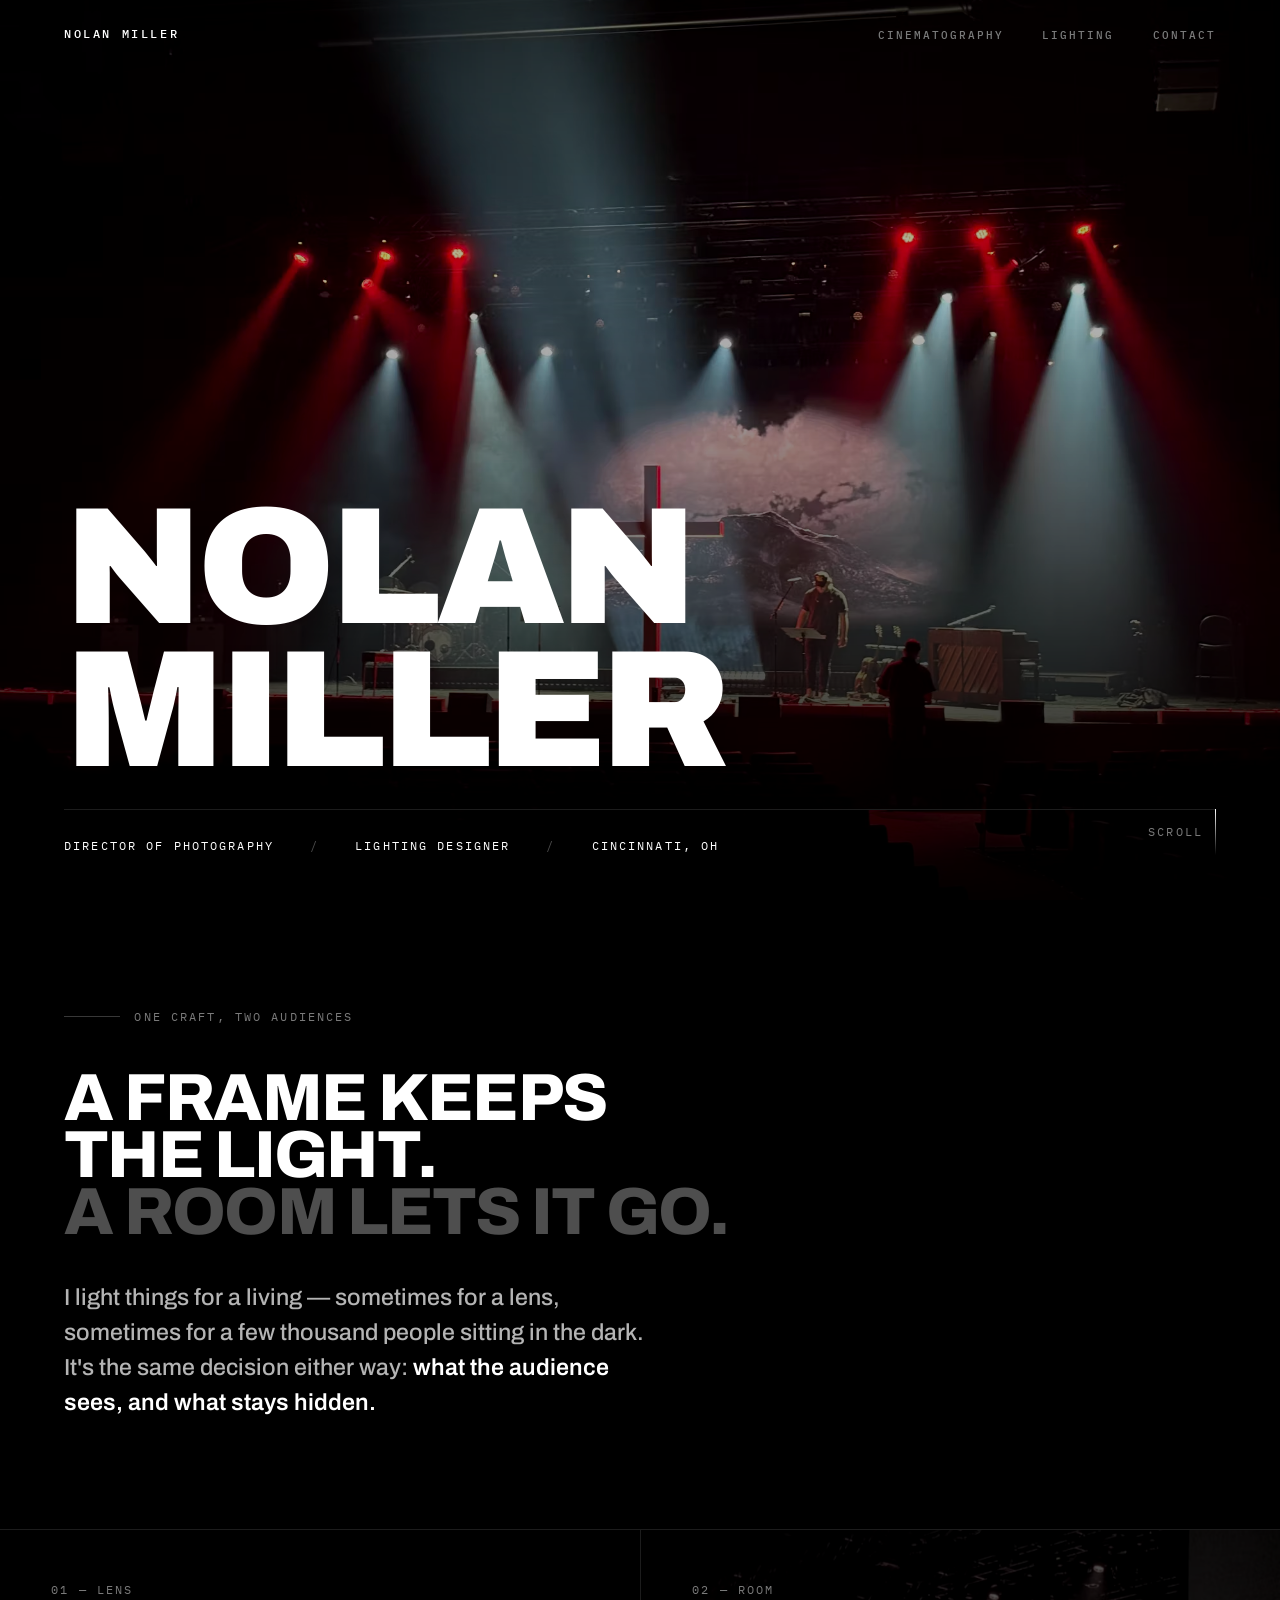
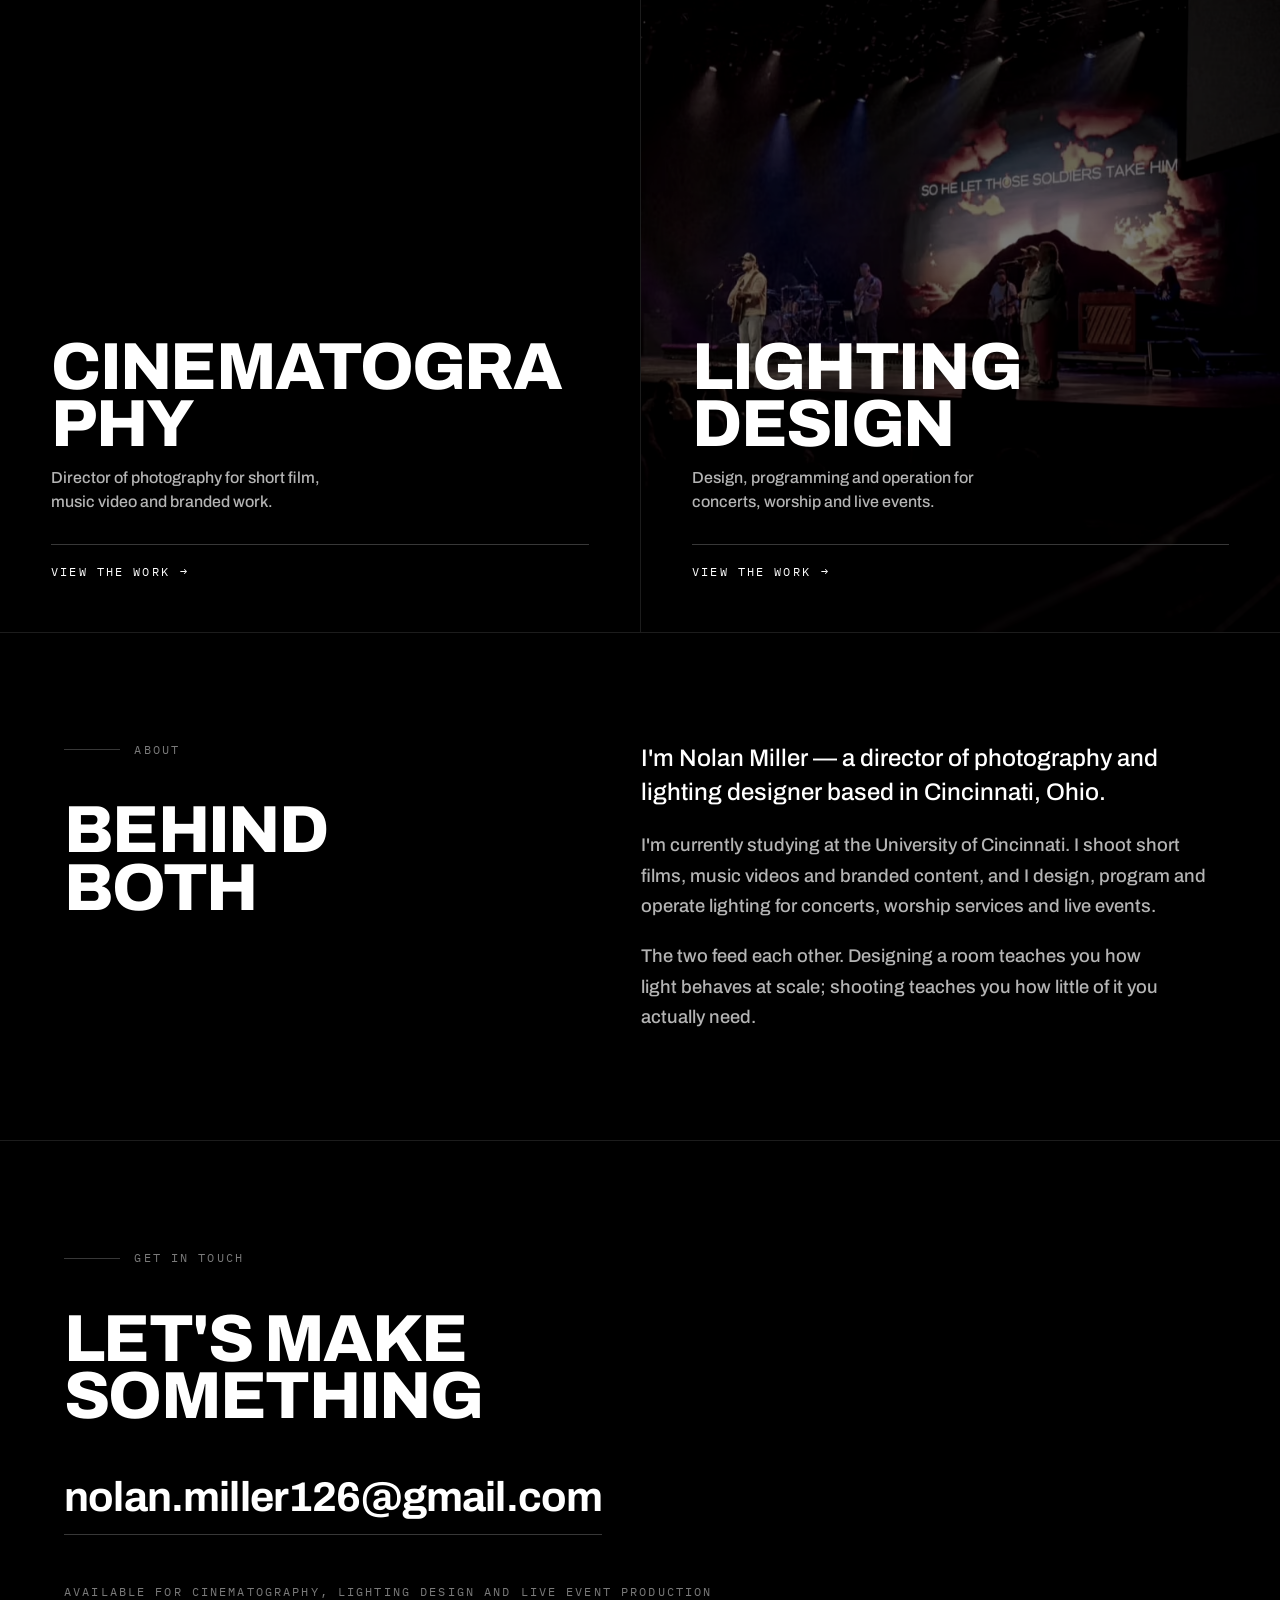
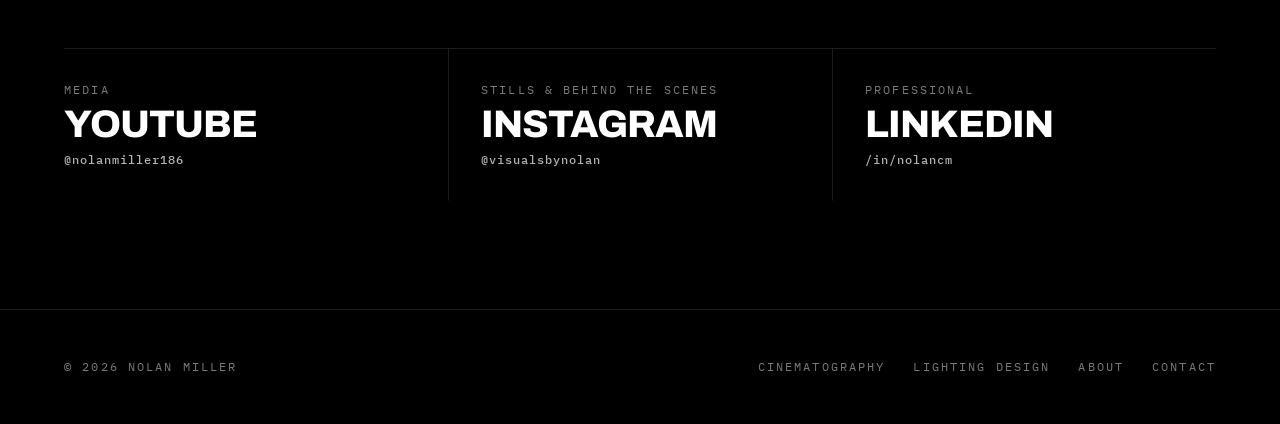
==== index.html @ 94302ada "Redesign: "Blackout" — three pages built around light Rebuilds the site around one idea: cinematogra" ====
<!DOCTYPE html>
<html lang="en">
<head>
<meta charset="utf-8">
<meta name="viewport" content="width=device-width, initial-scale=1">
<title>Nolan Miller — Director of Photography &amp; Lighting Designer</title>
<meta name="description" content="Nolan Miller is a director of photography and lighting designer in Cincinnati, Ohio. Short film, music video and branded work; concert, worship and live event lighting.">
<meta name="theme-color" content="#000000">
<link rel="canonical" href="https://nolanmillermedia.com/">

<link rel="icon" href="/images/favicon-32x32.png" sizes="32x32" type="image/png">
<link rel="icon" href="/images/favicon-16x16.png" sizes="16x16" type="image/png">
<link rel="apple-touch-icon" href="/images/apple-touch-icon.png">

<meta property="og:type" content="website">
<meta property="og:url" content="https://nolanmillermedia.com/">
<meta property="og:title" content="Nolan Miller — Director of Photography &amp; Lighting Designer">
<meta property="og:description" content="A frame keeps the light. A room lets it go. Cinematography and lighting design, Cincinnati, Ohio.">
<meta property="og:image" content="https://nolanmillermedia.com/images/social-preview.png">
<meta name="twitter:card" content="summary_large_image">

<link rel="preconnect" href="https://fonts.googleapis.com">
<link rel="preconnect" href="https://fonts.gstatic.com" crossorigin>
<link rel="stylesheet" href="https://fonts.googleapis.com/css2?family=Archivo:wght@500;600;700;800;900&family=IBM+Plex+Mono:wght@400;500&display=swap">
<link rel="stylesheet" href="/assets/site.css">
<script>document.documentElement.classList.add('js');</script>
</head>

<body>
<div class="blackout" aria-hidden="true"></div>
<a class="skip" href="#main">Skip to content</a>

<nav class="nav">
  <a class="nav-mark" href="/">Nolan Miller</a>
  <ul class="nav-links">
    <li><a href="/cinematography/">Cinematography</a></li>
    <li><a href="/lighting/">Lighting</a></li>
    <li class="nav-keep"><a href="#contact">Contact</a></li>
  </ul>
</nav>

<main id="main">

  <!-- Hero ---------------------------------------------------------------- -->
  <header class="hero">
    <div class="hero-plate" aria-hidden="true">
      <picture>
        <source type="image/avif" srcset="/images/opt/room-04-1200.avif 1200w, /images/opt/room-04-2000.avif 2000w" sizes="100vw">
        <img src="/images/opt/room-04-2000.jpg"
             srcset="/images/opt/room-04-1200.jpg 1200w, /images/opt/room-04-2000.jpg 2000w"
             sizes="100vw" alt="" width="2000" height="1500" fetchpriority="high" decoding="async">
      </picture>
    </div>

    <div class="hero-inner shell">
      <h1 class="display d-hero hero-title">
        <span class="ln">Nolan</span>
        <span class="ln">Miller</span>
      </h1>
      <p class="hero-meta mono mono--lit">
        <span>Director of Photography</span>
        <span class="sep" aria-hidden="true">/</span>
        <span>Lighting Designer</span>
        <span class="sep" aria-hidden="true">/</span>
        <span>Cincinnati, OH</span>
      </p>
    </div>

    <div class="hero-cue" aria-hidden="true">
      <span class="mono">Scroll</span>
      <span class="bar"></span>
    </div>
  </header>

  <!-- The thesis ----------------------------------------------------------- -->
  <section class="statement shell">
    <p class="eyebrow mono reveal">One craft, two audiences</p>
    <h2 class="display d-lg reveal reveal-1">
      A frame keeps the light.<br>
      <em>A room lets it go.</em>
    </h2>
    <p class="lede reveal reveal-2" style="margin-top:clamp(1.5rem,4vw,2.5rem)">
      I light things for a living — sometimes for a lens, sometimes for a few thousand people
      sitting in the dark. It's the same decision either way: <strong>what the audience sees,
      and what stays hidden.</strong>
    </p>
  </section>

  <!-- The split ------------------------------------------------------------ -->
  <div class="split" id="disciplines">

    <a class="panel" href="/cinematography/">
      <div class="panel-plate plate" aria-hidden="true">
        <picture>
          <source type="image/avif" srcset="/images/opt/frame-03-1200.avif 1200w, /images/opt/frame-03-2000.avif 2000w" sizes="(max-width: 860px) 100vw, 50vw">
          <img src="/images/opt/frame-03-1200.jpg"
               srcset="/images/opt/frame-03-1200.jpg 1200w, /images/opt/frame-03-2000.jpg 2000w"
               sizes="(max-width: 860px) 100vw, 50vw" alt="" width="1200" height="675" loading="lazy" decoding="async">
        </picture>
      </div>
      <p class="panel-index mono">01 — Lens</p>
      <h2 class="display d-lg panel-title">Cinematography</h2>
      <p class="panel-sub">Director of photography for short film, music video and branded work.</p>
      <span class="panel-go mono mono--lit">
        <span>View the work</span>
        <span class="arw" aria-hidden="true">&rarr;</span>
      </span>
    </a>

    <a class="panel" href="/lighting/">
      <div class="panel-plate plate" aria-hidden="true">
        <picture>
          <source type="image/avif" srcset="/images/opt/room-01-800.avif 800w, /images/opt/room-01-1179.avif 1179w" sizes="(max-width: 860px) 100vw, 50vw">
          <img src="/images/opt/room-01-800.jpg"
               srcset="/images/opt/room-01-800.jpg 800w, /images/opt/room-01-1179.jpg 1179w"
               sizes="(max-width: 860px) 100vw, 50vw" alt="" width="1179" height="1461" loading="lazy" decoding="async">
        </picture>
      </div>
      <p class="panel-index mono">02 — Room</p>
      <h2 class="display d-lg panel-title">Lighting Design</h2>
      <p class="panel-sub">Design, programming and operation for concerts, worship and live events.</p>
      <span class="panel-go mono mono--lit">
        <span>View the work</span>
        <span class="arw" aria-hidden="true">&rarr;</span>
      </span>
    </a>

  </div>

  <!-- About ---------------------------------------------------------------- -->
  <section class="about shell" id="about">
    <div>
      <p class="eyebrow mono reveal">About</p>
      <h2 class="display d-lg reveal reveal-1">Behind<br>both</h2>
    </div>
    <div class="about-body reveal reveal-2">
      <p>I'm Nolan Miller — a director of photography and lighting designer based in Cincinnati, Ohio.</p>
      <p>I'm currently studying at the University of Cincinnati. I shoot short films, music videos
         and branded content, and I design, program and operate lighting for concerts, worship
         services and live events.</p>
      <p>The two feed each other. Designing a room teaches you how light behaves at scale;
         shooting teaches you how little of it you actually need.</p>
    </div>
  </section>

  <!-- Contact -------------------------------------------------------------- -->
  <section class="contact shell" id="contact">
    <p class="eyebrow mono reveal">Get in touch</p>
    <h2 class="display d-lg reveal reveal-1">Let's make<br>something</h2>

    <a class="contact-mail reveal reveal-2" href="mailto:nolan.miller126@gmail.com">nolan.miller126@gmail.com</a>

    <p class="mono reveal reveal-2" style="margin-bottom:clamp(2rem,5vw,3rem)">
      Available for cinematography, lighting design and live event production
    </p>

    <div class="profiles reveal reveal-3">
      <a class="profile" href="https://www.youtube.com/@nolanmiller186" target="_blank" rel="noopener">
        <span class="mono">Media</span>
        <span class="display d-md">YouTube</span>
        <span class="profile-handle">@nolanmiller186</span>
      </a>
      <a class="profile" href="https://www.instagram.com/visualsbynolan" target="_blank" rel="noopener">
        <span class="mono">Stills &amp; behind the scenes</span>
        <span class="display d-md">Instagram</span>
        <span class="profile-handle">@visualsbynolan</span>
      </a>
      <a class="profile" href="https://www.linkedin.com/in/nolancm" target="_blank" rel="noopener">
        <span class="mono">Professional</span>
        <span class="display d-md">LinkedIn</span>
        <span class="profile-handle">/in/nolancm</span>
      </a>
    </div>
  </section>

</main>

<footer class="footer">
  <p class="mono">&copy; 2026 Nolan Miller</p>
  <ul class="footer-links mono">
    <li><a href="/cinematography/">Cinematography</a></li>
    <li><a href="/lighting/">Lighting Design</a></li>
    <li><a href="#about">About</a></li>
    <li><a href="#contact">Contact</a></li>
  </ul>
</footer>

<script src="/assets/site.js" defer></script>
</body>
</html>
---- assets/site.css ----
/* ==========================================================================
   nolanmillermedia.com — "Blackout"

   One rule, held everywhere: THE SITE HAS NO COLOR. THE WORK DOES.
   The page is black and white. Every pixel of hue comes from the photographs.
   There is deliberately no accent hue anywhere in this file.

   Second rule: work rests UNLIT and comes up on hover/focus. Browsing the
   site is bringing up light on things.
   ========================================================================== */

/* --- Tokens --------------------------------------------------------------- */

:root {
  --black:      #000;
  --raise:      #0a0a0a;   /* raised surface, barely off-black */
  --line:       #1c1c1c;   /* hairline rules */
  --line-lit:   #383838;   /* hairline on hover */

  --white:      #fff;
  --grey-1:     #b4b4b4;   /* body copy */
  --grey-2:     #7a7a7a;   /* secondary meta */
  --grey-3:     #4e4e4e;   /* tertiary, index numerals */

  --display: 'Archivo', 'Helvetica Neue', Helvetica, Arial, sans-serif;
  --mono: 'IBM Plex Mono', ui-monospace, SFMono-Regular, Menlo, monospace;

  /* A fader move: slow to start, decisive at the end. Used for every cue. */
  --cue: cubic-bezier(0.16, 1, 0.3, 1);

  --pad: clamp(1.25rem, 5vw, 5rem);   /* horizontal page gutter */
  --gap: clamp(5rem, 12vh, 11rem);    /* vertical section rhythm */
  --max: 1600px;
}

*, *::before, *::after { box-sizing: border-box; }

html {
  scroll-behavior: smooth;
  -webkit-text-size-adjust: 100%;
}

body {
  margin: 0;
  background: var(--black);
  color: var(--white);
  font-family: var(--display);
  font-weight: 500;
  line-height: 1.5;
  overflow-x: hidden;
  -webkit-font-smoothing: antialiased;
  -moz-osx-font-smoothing: grayscale;
}

img { display: block; max-width: 100%; height: auto; }

a { color: inherit; text-decoration: none; }

h1, h2, h3, p, figure, ul { margin: 0; padding: 0; }
ul { list-style: none; }

::selection { background: var(--white); color: var(--black); }

:focus-visible {
  outline: 2px solid var(--white);
  outline-offset: 3px;
}

.skip {
  position: absolute; left: -9999px;
  background: var(--white); color: var(--black);
  padding: .75rem 1.25rem; z-index: 200;
  font-family: var(--mono); font-size: .75rem;
}
.skip:focus { left: 1rem; top: 1rem; }

.shell { max-width: var(--max); margin-inline: auto; }


/* --- Type ----------------------------------------------------------------- */

/* Display: enormous, uppercase, set tight. A title card, not a headline. */
.display {
  font-weight: 800;
  text-transform: uppercase;
  letter-spacing: -0.025em;
  line-height: 0.86;
  margin: 0;
  text-wrap: balance;
  /* Safety net: "CINEMATOGRAPHY" is a single 14-character word that cannot
     wrap, so without this it silently clips instead of overflowing visibly.
     The clamps below are sized so this should never actually fire. */
  overflow-wrap: break-word;
}

.d-hero { font-size: clamp(3.4rem, 13vw, 12.5rem); font-weight: 900; letter-spacing: -0.035em; }

/* Sized against the longest title on the site, "CINEMATOGRAPHY", which sets
   ~8.9x its font-size in width. At 10vw inside 5vw gutters that leaves only a
   1% margin and clips the final letter around 1400-1470px, so this is
   deliberately backed off to keep real headroom at every width. */
.d-page { font-size: clamp(1.6rem, 8.2vw, 7.6rem);  font-weight: 900; letter-spacing: -0.035em; }

/* Archivo 900 uppercase runs ~10.1x its font-size for "CINEMATOGRAPHY". The
   lower bounds here are set from that measurement so the longest word still
   fits its container at 360px, the narrowest viewport worth supporting. */
.d-lg   { font-size: clamp(1.75rem, 5.2vw, 4.4rem); }
.d-md   { font-size: clamp(1.5rem, 3vw, 2.5rem); }

/* Mono: labels, credits, nav, anything that reads like a cue sheet. */
.mono {
  font-family: var(--mono);
  font-weight: 400;
  font-size: clamp(.62rem, 1.05vw, .74rem);
  letter-spacing: 0.18em;
  text-transform: uppercase;
  color: var(--grey-2);
}
.mono--lit { color: var(--white); }

/* Section eyebrow: mono label preceded by a short rule. */
.eyebrow {
  display: flex;
  align-items: center;
  gap: .9rem;
  margin-bottom: clamp(1.5rem, 4vw, 2.75rem);
}
.eyebrow::before {
  content: '';
  width: clamp(1.75rem, 5vw, 3.5rem);
  height: 1px;
  background: var(--line-lit);
  flex: none;
}

.lede {
  font-size: clamp(1.05rem, 1.9vw, 1.45rem);
  font-weight: 500;
  line-height: 1.5;
  color: var(--grey-1);
  max-width: 46ch;
  text-wrap: pretty;
}
.lede strong { color: var(--white); font-weight: 600; }


/* --- Nav ------------------------------------------------------------------ */

.nav {
  position: fixed;
  inset: 0 0 auto 0;
  z-index: 100;
  display: flex;
  align-items: center;
  justify-content: space-between;
  gap: 1rem;
  padding: 1.35rem var(--pad);
  border-bottom: 1px solid transparent;
  transition: background .5s var(--cue), border-color .5s var(--cue), padding .5s var(--cue);
}
.nav.is-stuck {
  background: rgba(0, 0, 0, .82);
  backdrop-filter: blur(14px) saturate(140%);
  -webkit-backdrop-filter: blur(14px) saturate(140%);
  border-bottom-color: var(--line);
  padding-block: 1rem;
}

.nav-mark {
  font-family: var(--mono);
  font-size: .74rem;
  letter-spacing: 0.22em;
  text-transform: uppercase;
  color: var(--white);
  white-space: nowrap;
}

.nav-links { display: flex; align-items: center; gap: clamp(1.1rem, 3vw, 2.6rem); }
.nav-links a {
  font-family: var(--mono);
  font-size: .7rem;
  letter-spacing: 0.18em;
  text-transform: uppercase;
  color: var(--grey-2);
  transition: color .3s var(--cue);
  position: relative;
  padding-block: .3rem;
}
.nav-links a:hover,
.nav-links a:focus-visible { color: var(--white); }
.nav-links a[aria-current='page'] { color: var(--white); }
.nav-links a[aria-current='page']::after {
  content: '';
  position: absolute;
  left: 0; right: 0; bottom: -2px;
  height: 1px;
  background: var(--white);
}

.nav-toggle { display: none; }


/* --- Hero ----------------------------------------------------------------- */

.hero {
  position: relative;
  min-height: 100svh;
  display: flex;
  flex-direction: column;
  justify-content: flex-end;
  padding: 8rem var(--pad) clamp(2rem, 5vh, 3.5rem);
  overflow: hidden;
  isolation: isolate;
}

.hero-plate {
  position: absolute;
  inset: 0;
  z-index: -2;
}
.hero-plate img {
  width: 100%; height: 100%;
  object-fit: cover;
  /* Knocked back so the type stays the loudest thing — but only just. This
     material is already very low-key, so heavy dimming crushes it to solid
     black and the photograph disappears entirely. */
  filter: brightness(.72) contrast(1.05) saturate(1.02);
}
/* Vignette + floor gradient so type always has something to sit on. */
.hero::after {
  content: '';
  position: absolute;
  inset: 0;
  z-index: -1;
  background:
    linear-gradient(to top, rgba(0,0,0,.92) 0%, rgba(0,0,0,.3) 42%, rgba(0,0,0,0) 68%, rgba(0,0,0,.35) 100%),
    radial-gradient(125% 90% at 50% 45%, transparent 42%, rgba(0,0,0,.55) 100%);
  pointer-events: none;
}

.hero-inner { position: relative; width: 100%; }

.hero-title { margin-bottom: clamp(1.25rem, 3vh, 2rem); }
.hero-title .ln { display: block; }

.hero-meta {
  display: flex;
  flex-wrap: wrap;
  align-items: baseline;
  gap: .6rem clamp(1rem, 3vw, 2.25rem);
  padding-top: clamp(1.1rem, 3vh, 1.75rem);
  border-top: 1px solid var(--line);
}
.hero-meta .sep { color: var(--grey-3); }

.hero-cue {
  position: absolute;
  right: var(--pad);
  bottom: clamp(2rem, 5vh, 3.5rem);
  display: flex;
  align-items: center;
  gap: .75rem;
}
.hero-cue .bar {
  width: 1px; height: 46px;
  background: linear-gradient(to bottom, var(--white), transparent);
  transform-origin: top;
  animation: cue-slide 2.4s var(--cue) infinite;
}
@keyframes cue-slide {
  0%   { transform: scaleY(0); opacity: 0; }
  35%  { transform: scaleY(1); opacity: 1; }
  100% { transform: scaleY(1); opacity: 0; }
}


/* --- Statement ------------------------------------------------------------ */

.statement {
  padding: var(--gap) var(--pad);
  border-bottom: 1px solid var(--line);
}
.statement .display { max-width: 22ch; }
.statement .display em {
  font-style: normal;
  color: var(--grey-3);
}


/* --- The split: two discipline panels ------------------------------------- */

.split {
  display: grid;
  grid-template-columns: 1fr 1fr;
  border-bottom: 1px solid var(--line);
}
.split > * + * { border-left: 1px solid var(--line); }

/* The single "next discipline" panel at the foot of a subpage is full-width,
   so it must be much shorter than the two half-width panels on the index —
   at the tall height it reads as an empty black box with a caption. */
.split--single .panel { min-height: clamp(17rem, 40vh, 24rem); }
.split--single .panel-index { margin-bottom: 1.25rem; }

.panel {
  position: relative;
  display: flex;
  flex-direction: column;
  justify-content: flex-end;
  min-height: clamp(30rem, 78vh, 46rem);
  padding: clamp(2rem, 4vw, 3.5rem);
  overflow: hidden;
  isolation: isolate;
}
.panel-plate { position: absolute; inset: 0; z-index: -2; }
.panel-plate img { width: 100%; height: 100%; object-fit: cover; }
.panel::after {
  content: '';
  position: absolute; inset: 0; z-index: -1;
  background: linear-gradient(to top, rgba(0,0,0,.92) 5%, rgba(0,0,0,.35) 55%, rgba(0,0,0,.6) 100%);
  pointer-events: none;
}

.panel-index { margin-bottom: auto; }
.panel-title { margin: clamp(.75rem, 2vw, 1.1rem) 0 .75rem; }
.panel-sub { color: var(--grey-1); font-size: clamp(.85rem, 1.4vw, 1rem); max-width: 32ch; font-weight: 500; }

.panel-go {
  display: inline-flex;
  align-items: center;
  gap: .6rem;
  margin-top: clamp(1.25rem, 3vw, 1.9rem);
  padding-top: 1.1rem;
  border-top: 1px solid var(--line-lit);
  width: 100%;
}
.panel-go .arw { transition: transform .55s var(--cue); }
.panel:hover .panel-go .arw,
.panel:focus-visible .panel-go .arw { transform: translateX(.4rem); }


/* --- Work: full-width cinematic frames ------------------------------------ */

.works { padding: var(--gap) 0; }

.work + .work { margin-top: clamp(3.5rem, 9vw, 7rem); }

.work-link { display: block; }

.work-plate {
  position: relative;
  overflow: hidden;
  background: var(--raise);
}
.work-plate img { width: 100%; }

/* The play/watch cue, revealed on hover. */
.work-cue {
  position: absolute;
  inset: auto auto clamp(1rem, 2vw, 1.75rem) clamp(1rem, 2vw, 1.75rem);
  display: inline-flex;
  align-items: center;
  gap: .6rem;
  padding: .55rem .9rem;
  background: rgba(0,0,0,.55);
  backdrop-filter: blur(8px);
  -webkit-backdrop-filter: blur(8px);
  border: 1px solid rgba(255,255,255,.28);
  opacity: 0;
  transform: translateY(.5rem);
  transition: opacity .5s var(--cue), transform .5s var(--cue);
}
.work-link:hover .work-cue,
.work-link:focus-visible .work-cue { opacity: 1; transform: none; }

.work-credit {
  display: grid;
  grid-template-columns: 4rem 1fr auto;
  align-items: baseline;
  gap: clamp(.75rem, 2vw, 2rem);
  padding: clamp(1rem, 2.2vw, 1.6rem) var(--pad) 0;
  border-top: 1px solid var(--line);
  margin-top: clamp(1rem, 2.2vw, 1.6rem);
  transition: border-color .5s var(--cue);
}
.work-link:hover .work-credit,
.work-link:focus-visible .work-credit { border-top-color: var(--line-lit); }

.work-no { color: var(--grey-3); }
.work-title { transition: opacity .4s var(--cue); }
.work-genre { margin-top: .5rem; }
.work-role { text-align: right; white-space: nowrap; }

.works .work { padding-inline: var(--pad); }
.works .work-credit { padding-inline: 0; }


/* --- Credits list (lighting) ---------------------------------------------- */

.credits { border-top: 1px solid var(--line); }

.credit {
  display: grid;
  grid-template-columns: 4rem 1.1fr 1fr;
  gap: clamp(1rem, 3vw, 3rem);
  padding: clamp(2rem, 4vw, 3.25rem) var(--pad);
  border-bottom: 1px solid var(--line);
  transition: background .5s var(--cue);
}
.credit:hover { background: var(--raise); }

.credit-no { color: var(--grey-3); }
.credit-venue { margin-bottom: .6rem; }
.credit-role { margin-bottom: 1.1rem; }
.credit-body { color: var(--grey-1); font-size: clamp(.9rem, 1.4vw, 1.02rem); max-width: 44ch; }

.credit-specs { display: flex; flex-direction: column; gap: .5rem; align-items: flex-start; }
.spec {
  display: flex; gap: .75rem;
  font-family: var(--mono);
  font-size: .68rem;
  letter-spacing: .14em;
  text-transform: uppercase;
}
.spec dt { color: var(--grey-3); min-width: 5.5rem; }
.spec dd { color: var(--grey-1); margin: 0; }


/* --- Gallery -------------------------------------------------------------- */

.gallery {
  display: grid;
  grid-template-columns: repeat(2, 1fr);
  gap: 1px;
  background: var(--line);
  border-block: 1px solid var(--line);
}
.shot { position: relative; overflow: hidden; background: var(--black); }
.shot img { width: 100%; height: 100%; object-fit: cover; }

/* The two 4:5 portraits get portrait frames instead of being cropped to 16:9,
   which is what the old carousel did — it showed a narrow band of a tall photo.
   Pairs are matched by aspect so each grid row resolves to one clean height. */
.shot--tall { aspect-ratio: 4 / 5; }
.shot--wide { aspect-ratio: 4 / 3; }

.shot-cap {
  position: absolute;
  inset: auto 0 0 0;
  padding: 2.5rem 1rem .9rem;
  background: linear-gradient(to top, rgba(0,0,0,.85), transparent);
  opacity: 0;
  transition: opacity .5s var(--cue);
}
.shot:hover .shot-cap { opacity: 1; }


/* --- Toolkit -------------------------------------------------------------- */

.toolkit {
  display: grid;
  grid-template-columns: repeat(3, 1fr);
  gap: clamp(2rem, 5vw, 4rem);
  padding: var(--gap) var(--pad);
  border-top: 1px solid var(--line);
}
.tool-head { padding-bottom: 1rem; margin-bottom: 1.25rem; border-bottom: 1px solid var(--line); }
.tool-list li {
  font-family: var(--mono);
  font-size: .78rem;
  letter-spacing: .06em;
  color: var(--grey-1);
  padding: .5rem 0;
}


/* --- About ---------------------------------------------------------------- */

.about {
  display: grid;
  grid-template-columns: 1fr 1.15fr;
  gap: clamp(2rem, 6vw, 6rem);
  padding: var(--gap) var(--pad);
  border-bottom: 1px solid var(--line);
}
.about-body { display: flex; flex-direction: column; gap: 1.25rem; }
.about-body p {
  color: var(--grey-1);
  font-size: clamp(1rem, 1.5vw, 1.15rem);
  line-height: 1.65;
  max-width: 52ch;
  text-wrap: pretty;
}
.about-body p:first-child { color: var(--white); font-size: clamp(1.1rem, 2vw, 1.5rem); line-height: 1.45; }


/* --- Contact -------------------------------------------------------------- */

.contact { padding: var(--gap) var(--pad); }

.contact-mail {
  display: inline-block;
  margin: clamp(1.5rem, 4vw, 2.5rem) 0 clamp(2rem, 5vw, 3rem);
  font-size: clamp(1.1rem, 3.6vw, 2.6rem);
  font-weight: 700;
  letter-spacing: -0.02em;
  border-bottom: 1px solid var(--line-lit);
  padding-bottom: .35rem;
  transition: border-color .4s var(--cue), opacity .4s var(--cue);
  overflow-wrap: anywhere;
}
.contact-mail:hover { border-bottom-color: var(--white); }

.profiles {
  display: grid;
  grid-template-columns: repeat(3, 1fr);
  border-top: 1px solid var(--line);
}
.profile {
  display: flex;
  flex-direction: column;
  gap: .55rem;
  padding: clamp(1.25rem, 3vw, 2rem) 0;
  border-bottom: 1px solid transparent;
  transition: border-color .45s var(--cue);
}
.profile + .profile { border-left: 1px solid var(--line); padding-left: clamp(1rem, 3vw, 2rem); }
.profile:hover { border-bottom-color: var(--white); }
.profile-handle { color: var(--grey-1); font-family: var(--mono); font-size: .78rem; letter-spacing: .08em; }


/* --- Footer --------------------------------------------------------------- */

.footer {
  display: flex;
  flex-wrap: wrap;
  align-items: center;
  justify-content: space-between;
  gap: 1rem 2rem;
  padding: clamp(2rem, 5vw, 3rem) var(--pad);
  border-top: 1px solid var(--line);
}
.footer-links { display: flex; flex-wrap: wrap; gap: 1rem 1.75rem; }
.footer-links a { transition: color .3s var(--cue); }
.footer-links a:hover { color: var(--white); }


/* ==========================================================================
   UNLIT → LIT
   Work rests dimmed and desaturated, and comes up to full colour on
   hover/focus. Gated behind (hover: hover) so touch devices — which can
   never trigger it — get the lit state from the start.
   ========================================================================== */

.plate img {
  transition: filter 1.1s var(--cue), transform 1.4s var(--cue);
  will-change: filter, transform;
}

@media (hover: hover) and (pointer: fine) {
  /* Tuned against this specific material: these are night exteriors, haze and
     low-key interiors, so the unlit state has to stay readable rather than
     going to mud. Desaturation carries most of the "unlit" read; brightness
     only assists. */
  .plate img { filter: grayscale(.62) brightness(.74) contrast(1.06); }

  .panel:hover .plate img,
  .panel:focus-visible .plate img,
  .work-link:hover .plate img,
  .work-link:focus-visible .plate img,
  .shot:hover img,
  .shot:focus-within img {
    filter: none;
    transform: scale(1.035);
  }

  /* A bump: neighbouring work dims slightly further while one is lit. */
  .works:hover .work-link:not(:hover) .work-title { opacity: .45; }
}


/* ==========================================================================
   CUES (motion)

   Everything here degrades safely. Reveals only arm themselves once the
   `js` class is on <html>, so with JS disabled every element is simply
   visible — the previous site went fully blank without JS.
   ========================================================================== */

/* Blackout → up. Pure CSS, so it can never leave the page stuck black. */
.blackout { display: none; }

.js .blackout {
  display: block;
  position: fixed;
  inset: 0;
  z-index: 300;
  background: var(--black);
  pointer-events: none;
  animation: house-lights 1.5s var(--cue) forwards;
}
@keyframes house-lights {
  0%   { opacity: 1; }
  100% { opacity: 0; visibility: hidden; }
}

.js .hero-plate img { animation: plate-up 2.4s var(--cue) forwards; }
@keyframes plate-up {
  from { transform: scale(1.07); }
  to   { transform: none; }
}

.js .hero-inner > * { animation: fade-up 1.15s var(--cue) backwards; }
.js .hero-title { animation-delay: .35s; }
.js .hero-meta  { animation-delay: .55s; }
.js .hero-cue   { animation: fade-up 1.15s var(--cue) .8s backwards; }

@keyframes fade-up {
  from { opacity: 0; transform: translateY(1.5rem); }
  to   { opacity: 1; transform: none; }
}

/* Scroll reveal — a fader move. */
.js .reveal {
  opacity: 0;
  transform: translateY(2rem);
  transition: opacity 1s var(--cue), transform 1s var(--cue);
}
.js .reveal.is-lit { opacity: 1; transform: none; }
.js .reveal-1 { transition-delay: .1s; }
.js .reveal-2 { transition-delay: .2s; }
.js .reveal-3 { transition-delay: .3s; }


/* --- Reduced motion: kill every cue, keep every state --------------------- */

@media (prefers-reduced-motion: reduce) {
  html { scroll-behavior: auto; }

  *, *::before, *::after {
    animation-duration: .001ms !important;
    animation-iteration-count: 1 !important;
    transition-duration: .001ms !important;
  }
  .js .blackout { display: none; }
  .js .reveal { opacity: 1; transform: none; }
  .hero-cue .bar { animation: none; }
  .plate img { filter: none !important; transform: none !important; }
}


/* ==========================================================================
   BREAKPOINTS
   Real width breakpoints. The old site keyed its entire mobile layout on
   (pointer: coarse), so an iPad Pro in landscape got the phone layout and a
   1024px tablet got the full desktop one.
   ========================================================================== */

@media (max-width: 1100px) {
  .toolkit  { grid-template-columns: repeat(2, 1fr); }
  .credit   { grid-template-columns: 3rem 1fr; }
  .credit-specs { grid-column: 2; padding-top: .5rem; }
  .about    { grid-template-columns: 1fr; }
}

@media (max-width: 860px) {
  .split { grid-template-columns: 1fr; }
  .split > * + * { border-left: 0; border-top: 1px solid var(--line); }
  .panel { min-height: clamp(24rem, 62vh, 34rem); }

  .work-credit { grid-template-columns: 2.5rem 1fr; }
  .work-role { grid-column: 2; text-align: left; margin-top: .5rem; white-space: normal; }

  .profiles { grid-template-columns: 1fr; }
  .profile + .profile { border-left: 0; padding-left: 0; border-top: 1px solid var(--line); }
}

@media (max-width: 620px) {
  /* Keep all three destinations on phones — tightened rather than hidden.
     Dropping the two disciplines here would strand a phone user on a subpage
     with no way back to the other one except the footer. Measured to fit
     inside 390px alongside the wordmark. */
  .nav { padding-inline: 1rem; }
  .nav-mark  { font-size: .6rem; letter-spacing: .12em; }
  .nav-links { gap: .7rem; }
  .nav-links a { font-size: .55rem; letter-spacing: .06em; }

  .hero { justify-content: flex-end; padding-top: 6rem; }
  .hero-cue { display: none; }

  .toolkit  { grid-template-columns: 1fr; }
  .gallery  { grid-template-columns: 1fr; }

  .credit { grid-template-columns: 1fr; }
  .credit-no { margin-bottom: .75rem; }
  .credit-specs { grid-column: 1; }

  .footer { flex-direction: column; align-items: flex-start; }
}

@media (max-width: 400px) {
  .work-credit { grid-template-columns: 1fr; }
  .work-no { margin-bottom: .4rem; }
}

/* Print: black-on-white, images off. */
@media print {
  body { background: #fff; color: #000; }
  .nav, .blackout, .hero-cue, .work-cue { display: none !important; }
  .plate, .hero-plate, .panel-plate { display: none !important; }
}
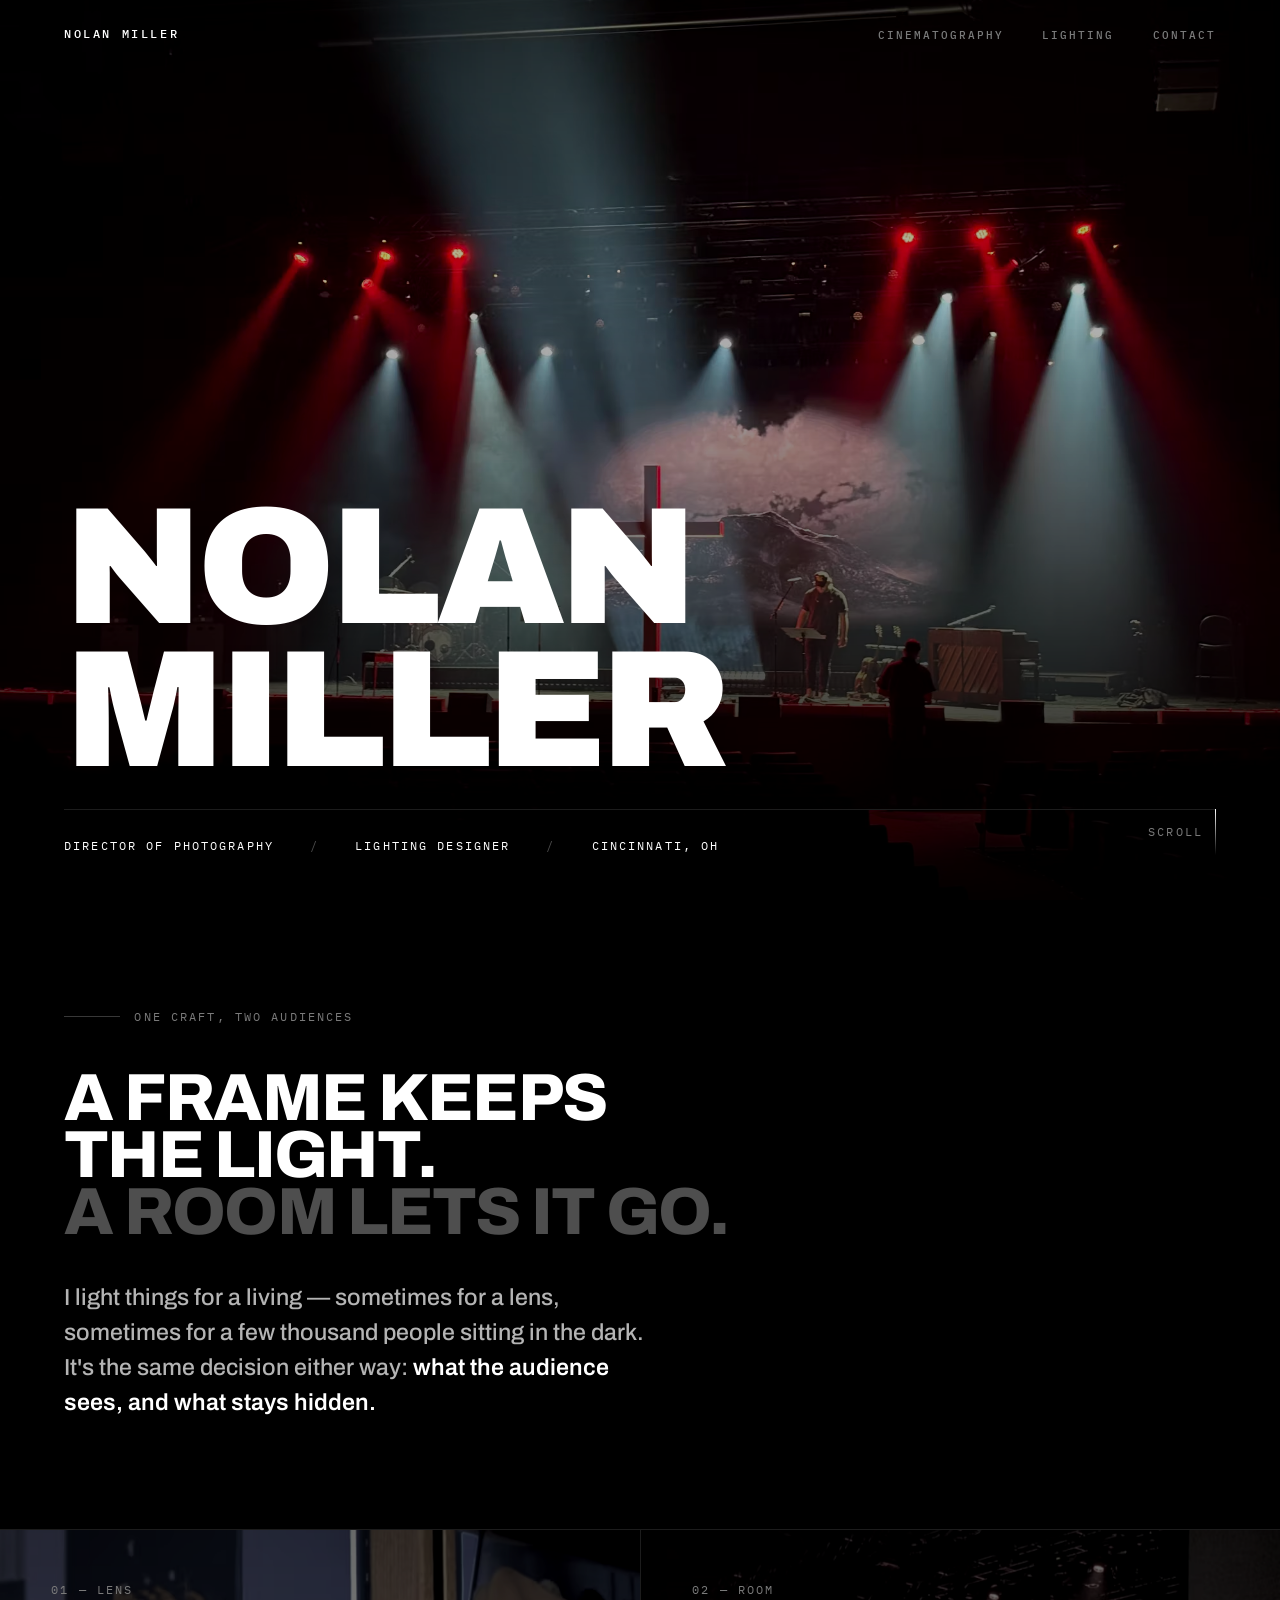
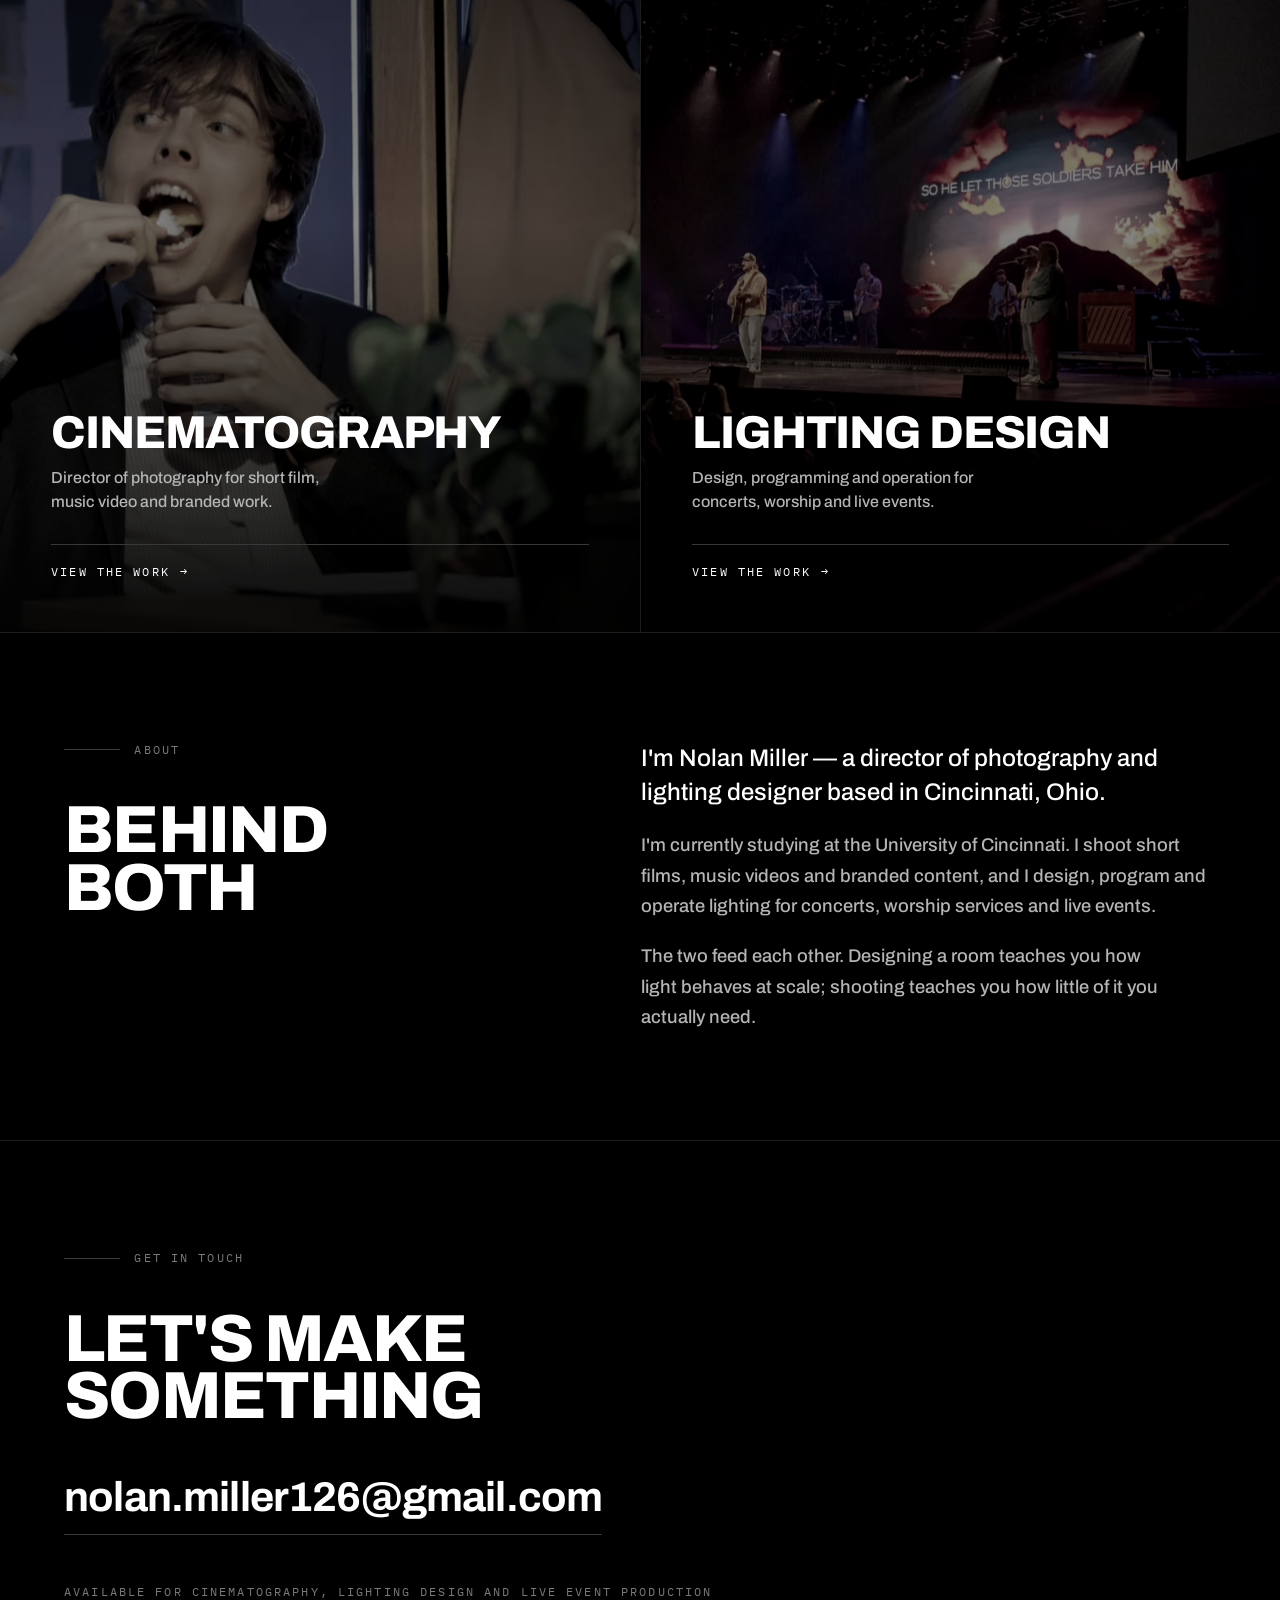
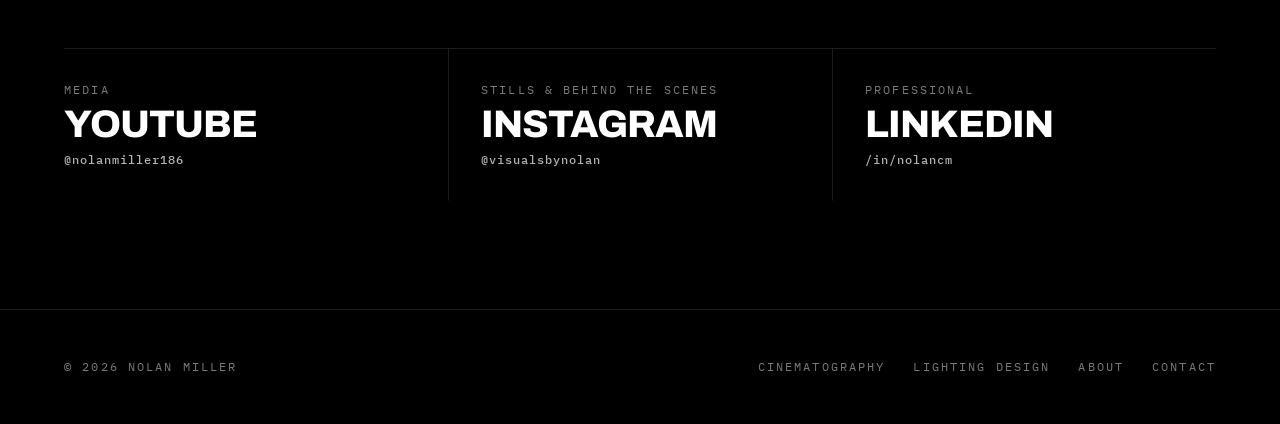
==== commit e5f4b2a5: "Merge fix-panels" ====
--- a/index.html
+++ b/index.html
@@ -92,10 +92,10 @@
     <a class="panel" href="/cinematography/">
       <div class="panel-plate plate" aria-hidden="true">
         <picture>
-          <source type="image/avif" srcset="/images/opt/frame-03-1200.avif 1200w, /images/opt/frame-03-2000.avif 2000w" sizes="(max-width: 860px) 100vw, 50vw">
-          <img src="/images/opt/frame-03-1200.jpg"
-               srcset="/images/opt/frame-03-1200.jpg 1200w, /images/opt/frame-03-2000.jpg 2000w"
-               sizes="(max-width: 860px) 100vw, 50vw" alt="" width="1200" height="675" loading="lazy" decoding="async">
+          <source type="image/avif" srcset="/images/opt/ysuc-still-1200.avif 1200w, /images/opt/ysuc-still-2000.avif 2000w" sizes="(max-width: 860px) 100vw, 50vw">
+          <img src="/images/opt/ysuc-still-1200.jpg"
+               srcset="/images/opt/ysuc-still-1200.jpg 1200w, /images/opt/ysuc-still-2000.jpg 2000w"
+               sizes="(max-width: 860px) 100vw, 50vw" alt="" width="1200" height="658" loading="lazy" decoding="async">
         </picture>
       </div>
       <p class="panel-index mono">01 — Lens</p>
--- a/assets/site.css
+++ b/assets/site.css
@@ -317,12 +317,20 @@
 .panel::after {
   content: '';
   position: absolute; inset: 0; z-index: -1;
-  background: linear-gradient(to top, rgba(0,0,0,.92) 5%, rgba(0,0,0,.35) 55%, rgba(0,0,0,.6) 100%);
+  background: linear-gradient(to top, rgba(0,0,0,.9) 4%, rgba(0,0,0,.28) 58%, rgba(0,0,0,.45) 100%);
   pointer-events: none;
 }
 
 .panel-index { margin-bottom: auto; }
-.panel-title { margin: clamp(.75rem, 2vw, 1.1rem) 0 .75rem; }
+
+/* Panels are half-width on desktop, so the shared .d-lg size overflows here —
+   "CINEMATOGRAPHY" needs ~10.1x its font-size and only gets ~607px of column.
+   Sized to fit the column rather than the page. */
+.panel-title {
+  margin: clamp(.75rem, 2vw, 1.1rem) 0 .75rem;
+  font-size: clamp(1.6rem, 3.6vw, 3.2rem);
+}
+.split--single .panel-title { font-size: clamp(1.6rem, 4.4vw, 4rem); }
 .panel-sub { color: var(--grey-1); font-size: clamp(.85rem, 1.4vw, 1rem); max-width: 32ch; font-weight: 500; }
 
 .panel-go {
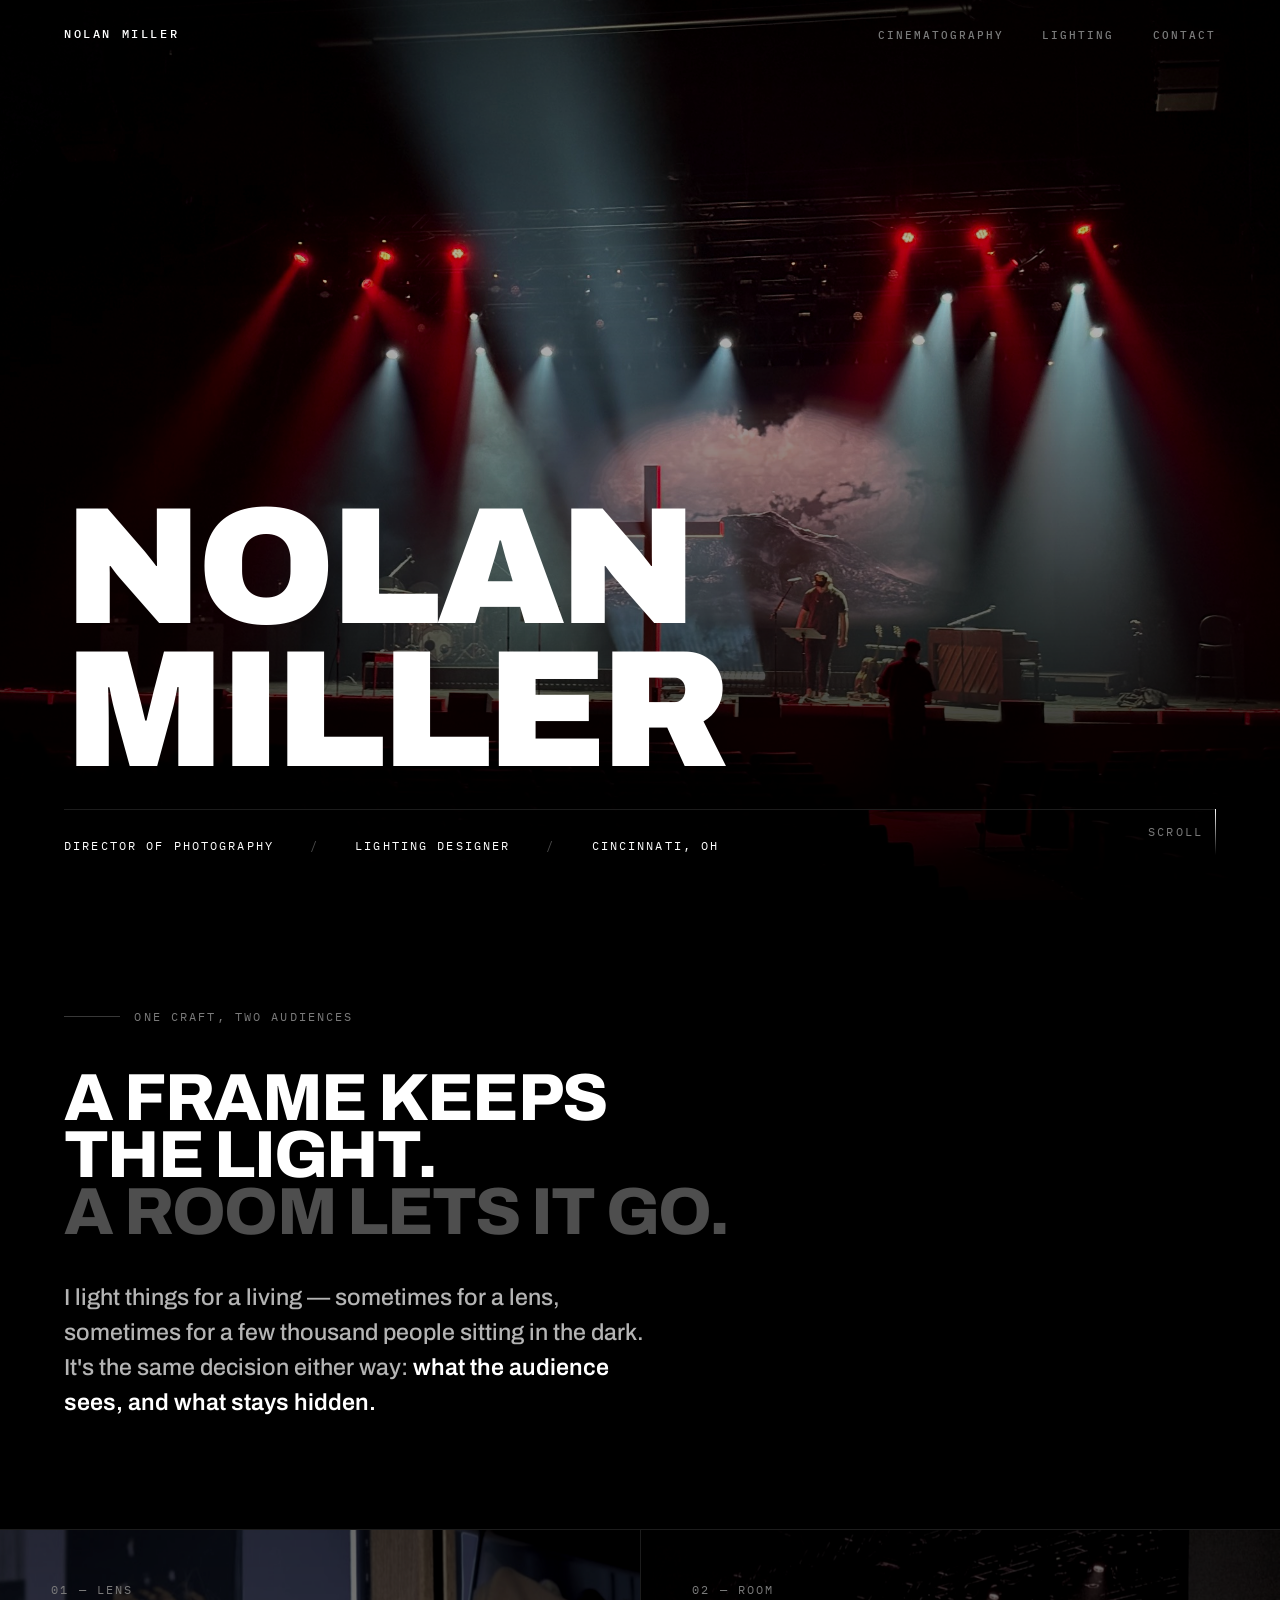
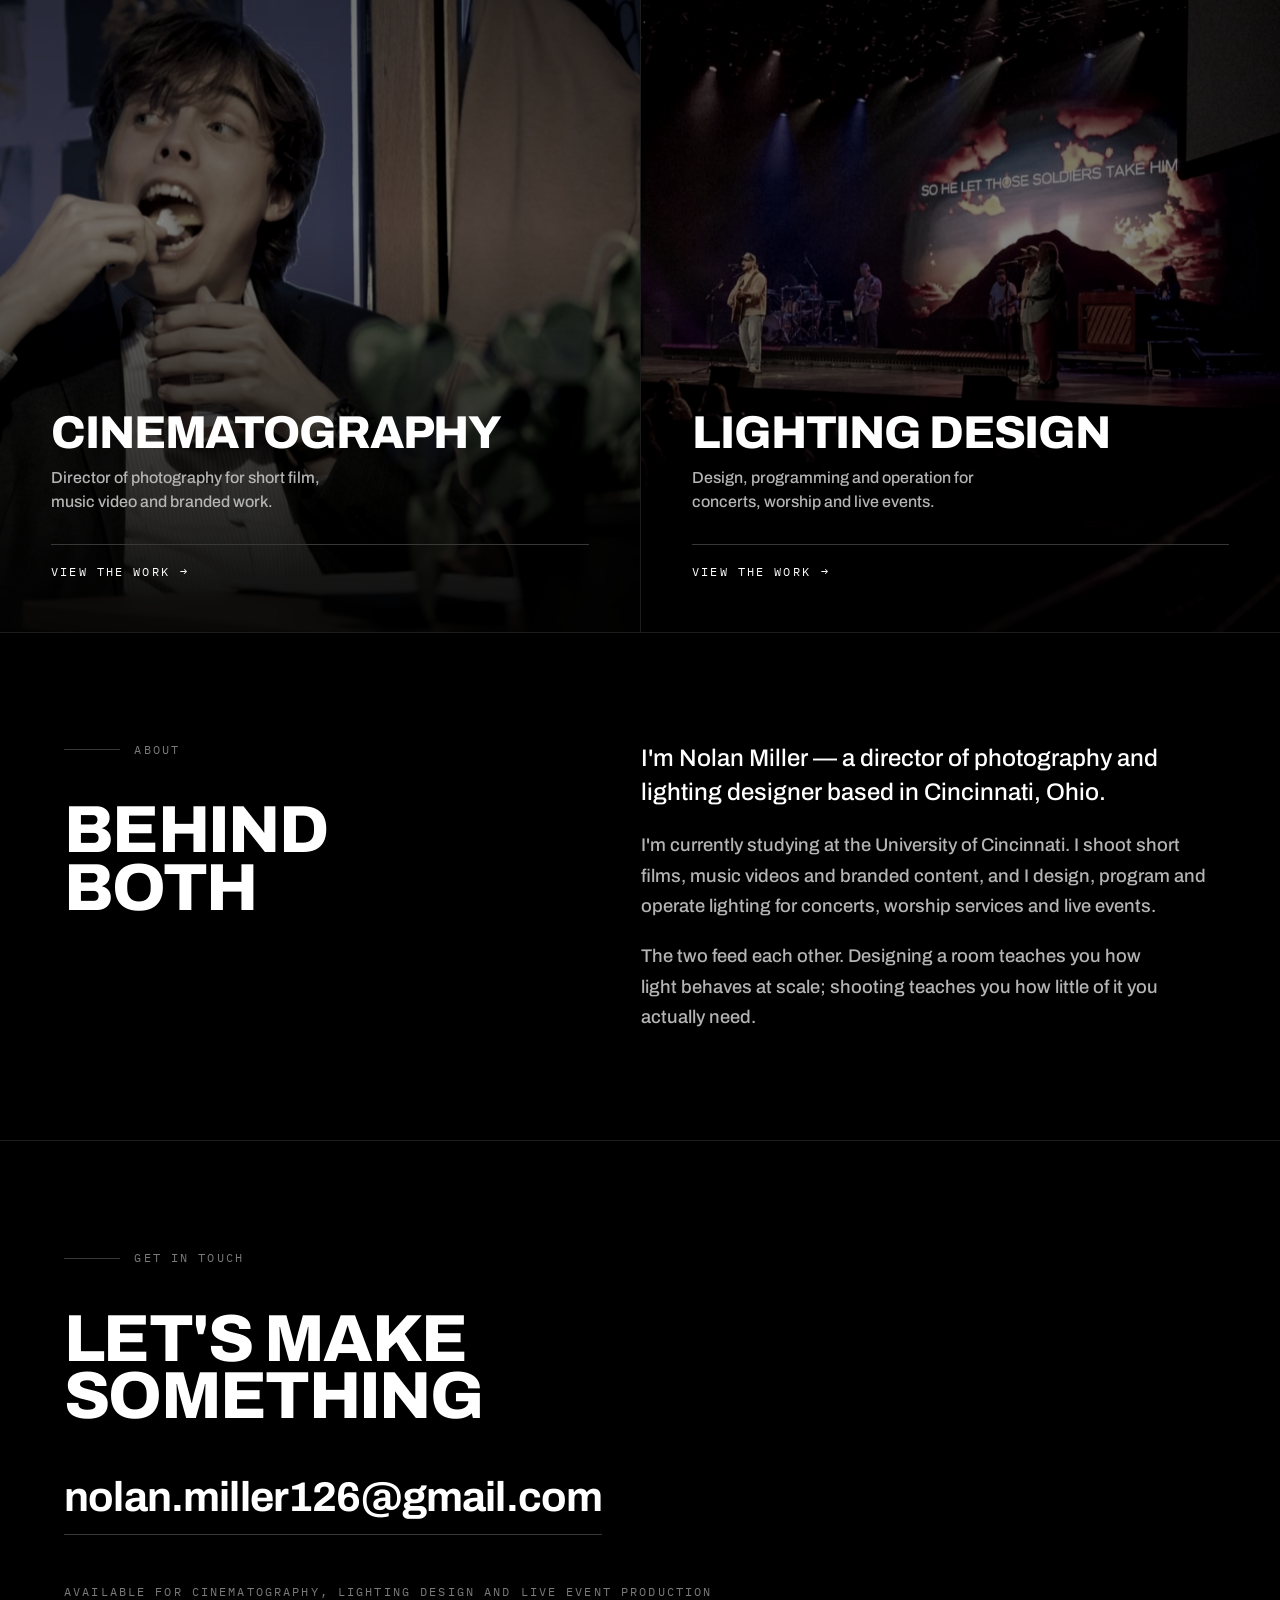
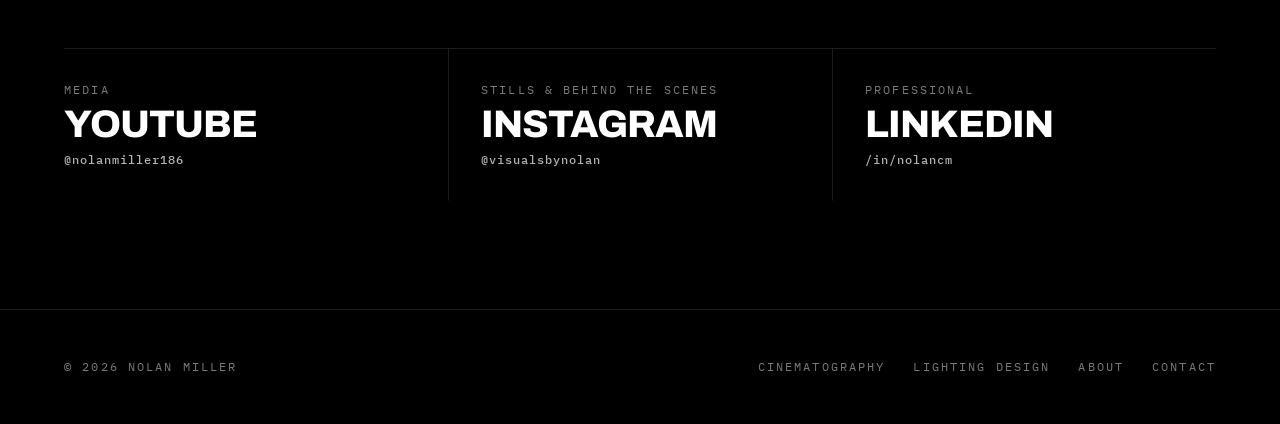
==== commit 1a558c71: "Merge fix-avif" ====
--- a/index.html
+++ b/index.html
@@ -6,17 +6,17 @@
 <title>Nolan Miller — Director of Photography &amp; Lighting Designer</title>
 <meta name="description" content="Nolan Miller is a director of photography and lighting designer in Cincinnati, Ohio. Short film, music video and branded work; concert, worship and live event lighting.">
 <meta name="theme-color" content="#000000">
-<link rel="canonical" href="https://nolanmillermedia.com/">
+<link rel="canonical" href="https://www.nolanmillermedia.com/">
 
 <link rel="icon" href="/images/favicon-32x32.png" sizes="32x32" type="image/png">
 <link rel="icon" href="/images/favicon-16x16.png" sizes="16x16" type="image/png">
 <link rel="apple-touch-icon" href="/images/apple-touch-icon.png">
 
 <meta property="og:type" content="website">
-<meta property="og:url" content="https://nolanmillermedia.com/">
+<meta property="og:url" content="https://www.nolanmillermedia.com/">
 <meta property="og:title" content="Nolan Miller — Director of Photography &amp; Lighting Designer">
 <meta property="og:description" content="A frame keeps the light. A room lets it go. Cinematography and lighting design, Cincinnati, Ohio.">
-<meta property="og:image" content="https://nolanmillermedia.com/images/social-preview.png">
+<meta property="og:image" content="https://www.nolanmillermedia.com/images/social-preview.png">
 <meta name="twitter:card" content="summary_large_image">
 
 <link rel="preconnect" href="https://fonts.googleapis.com">
@@ -45,7 +45,6 @@
   <header class="hero">
     <div class="hero-plate" aria-hidden="true">
       <picture>
-        <source type="image/avif" srcset="/images/opt/room-04-1200.avif 1200w, /images/opt/room-04-2000.avif 2000w" sizes="100vw">
         <img src="/images/opt/room-04-2000.jpg"
              srcset="/images/opt/room-04-1200.jpg 1200w, /images/opt/room-04-2000.jpg 2000w"
              sizes="100vw" alt="" width="2000" height="1500" fetchpriority="high" decoding="async">
@@ -92,7 +91,6 @@
     <a class="panel" href="/cinematography/">
       <div class="panel-plate plate" aria-hidden="true">
         <picture>
-          <source type="image/avif" srcset="/images/opt/ysuc-still-1200.avif 1200w, /images/opt/ysuc-still-2000.avif 2000w" sizes="(max-width: 860px) 100vw, 50vw">
           <img src="/images/opt/ysuc-still-1200.jpg"
                srcset="/images/opt/ysuc-still-1200.jpg 1200w, /images/opt/ysuc-still-2000.jpg 2000w"
                sizes="(max-width: 860px) 100vw, 50vw" alt="" width="1200" height="658" loading="lazy" decoding="async">
@@ -110,7 +108,6 @@
     <a class="panel" href="/lighting/">
       <div class="panel-plate plate" aria-hidden="true">
         <picture>
-          <source type="image/avif" srcset="/images/opt/room-01-800.avif 800w, /images/opt/room-01-1179.avif 1179w" sizes="(max-width: 860px) 100vw, 50vw">
           <img src="/images/opt/room-01-800.jpg"
                srcset="/images/opt/room-01-800.jpg 800w, /images/opt/room-01-1179.jpg 1179w"
                sizes="(max-width: 860px) 100vw, 50vw" alt="" width="1179" height="1461" loading="lazy" decoding="async">
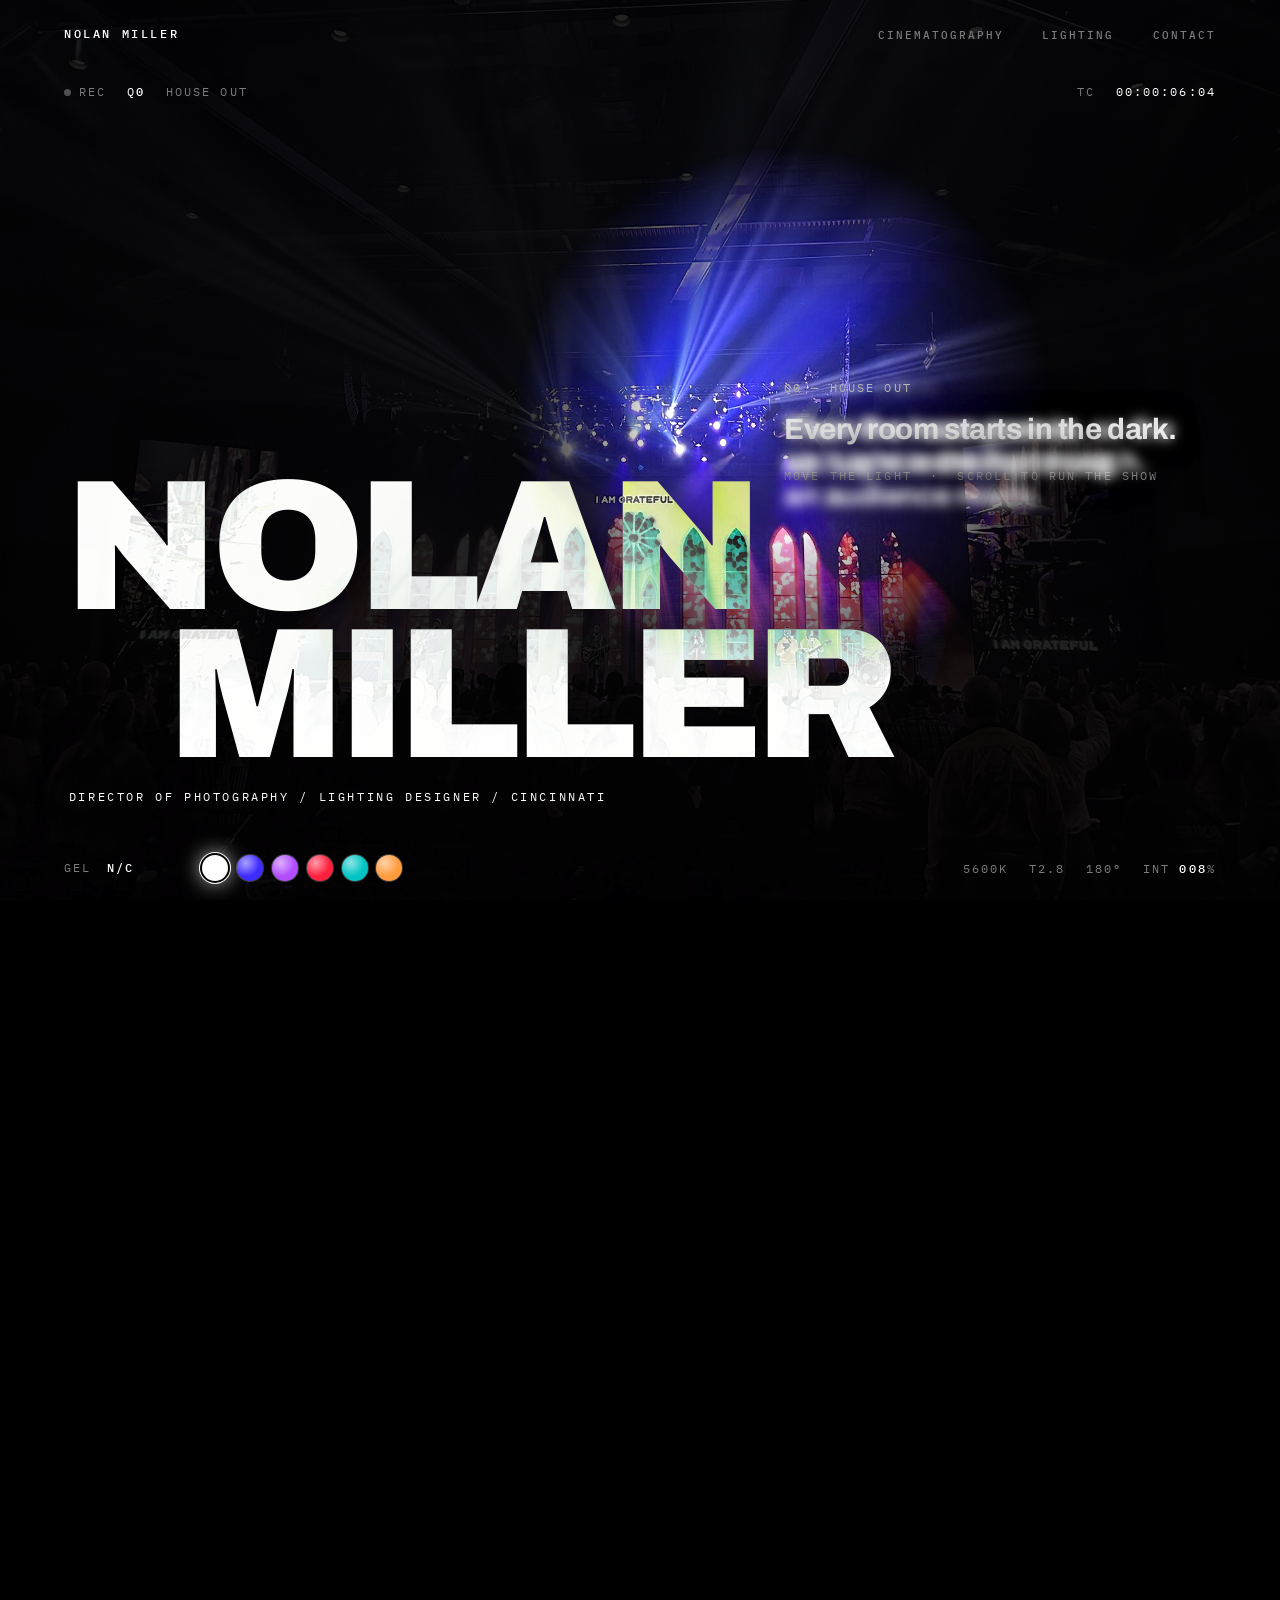
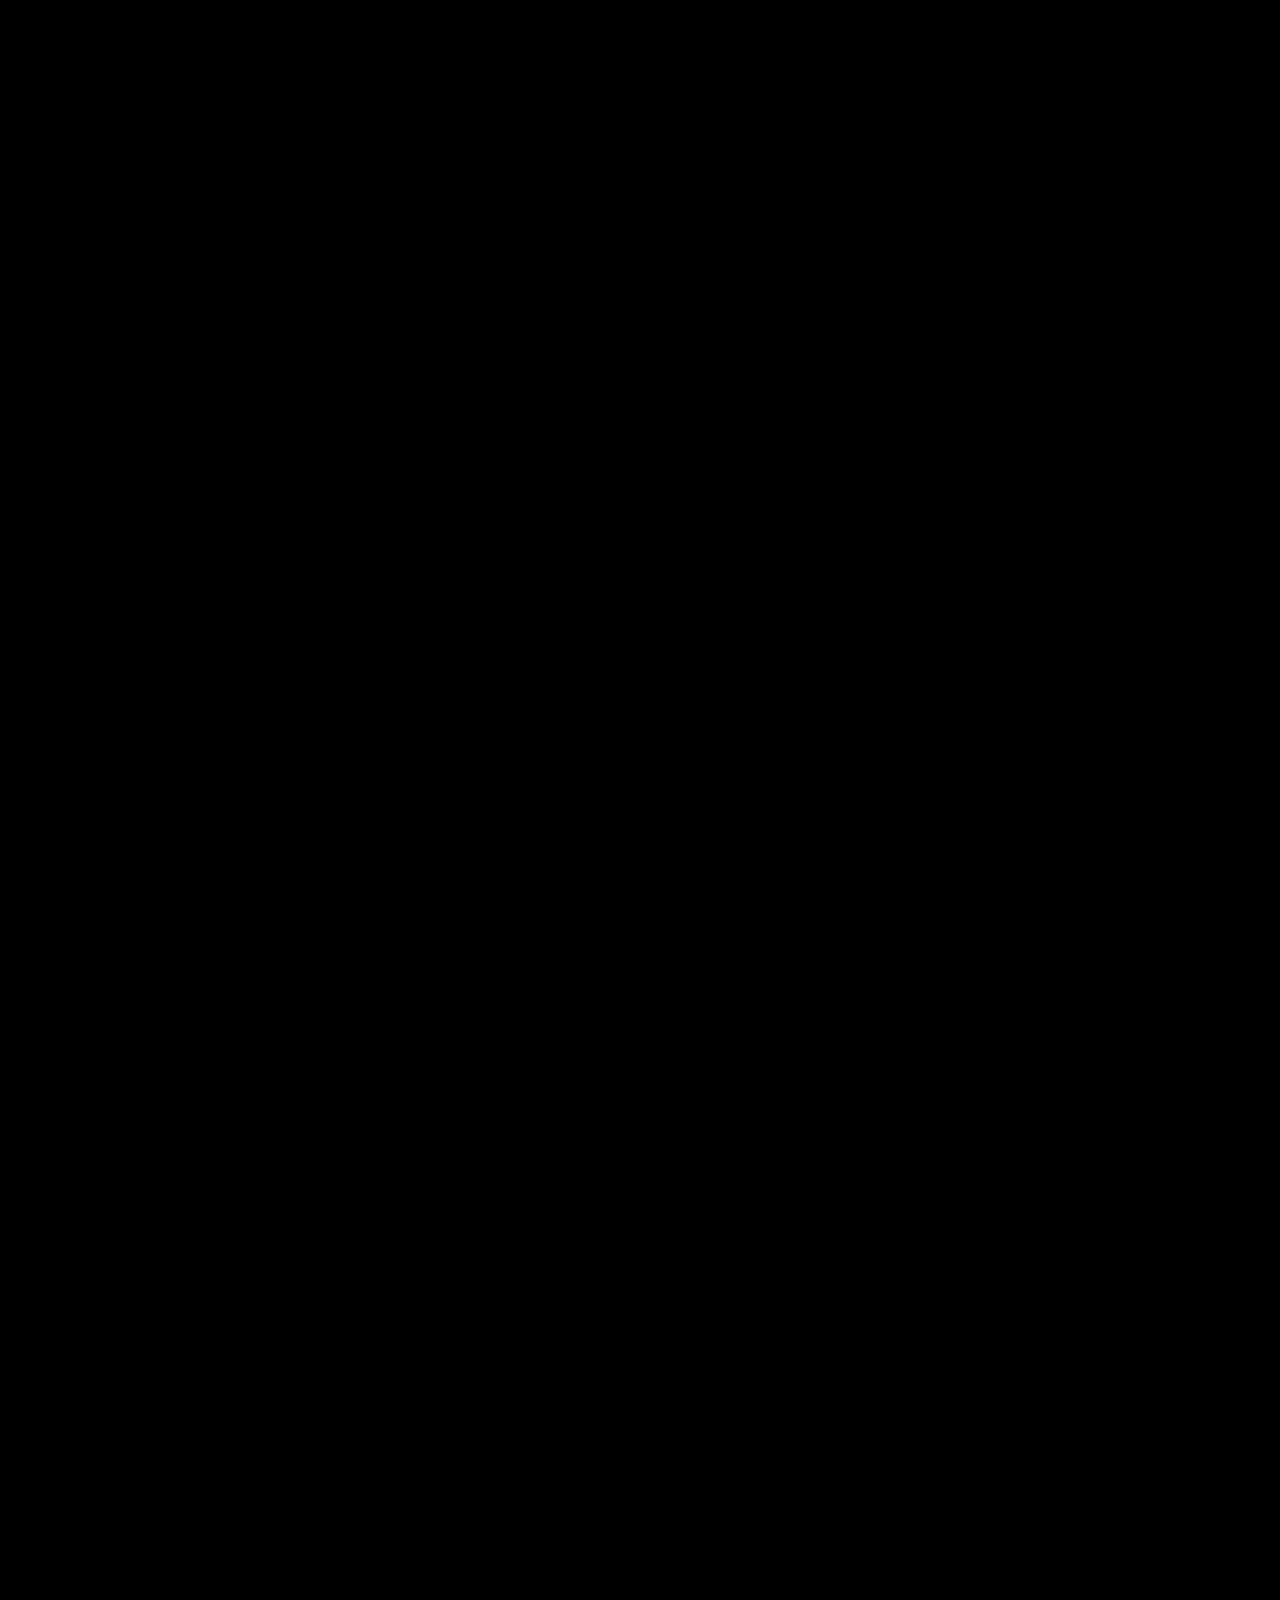
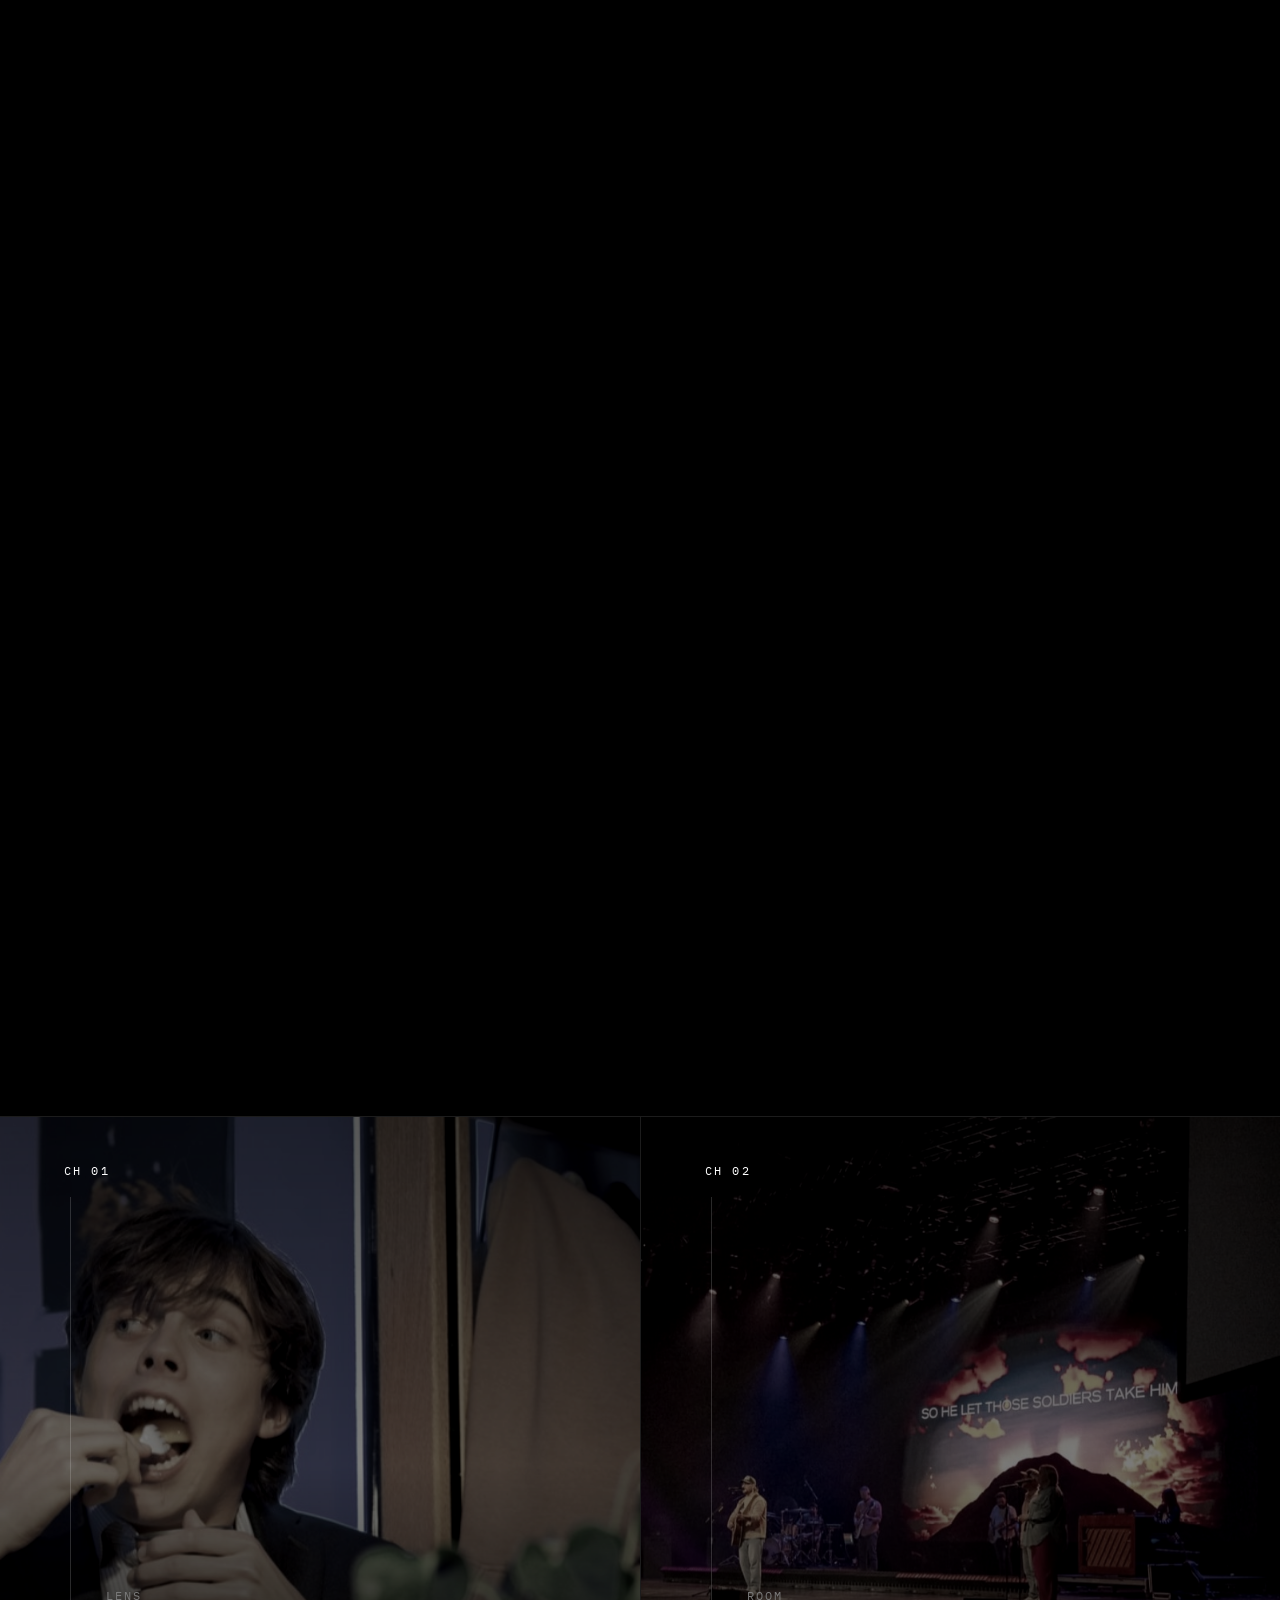
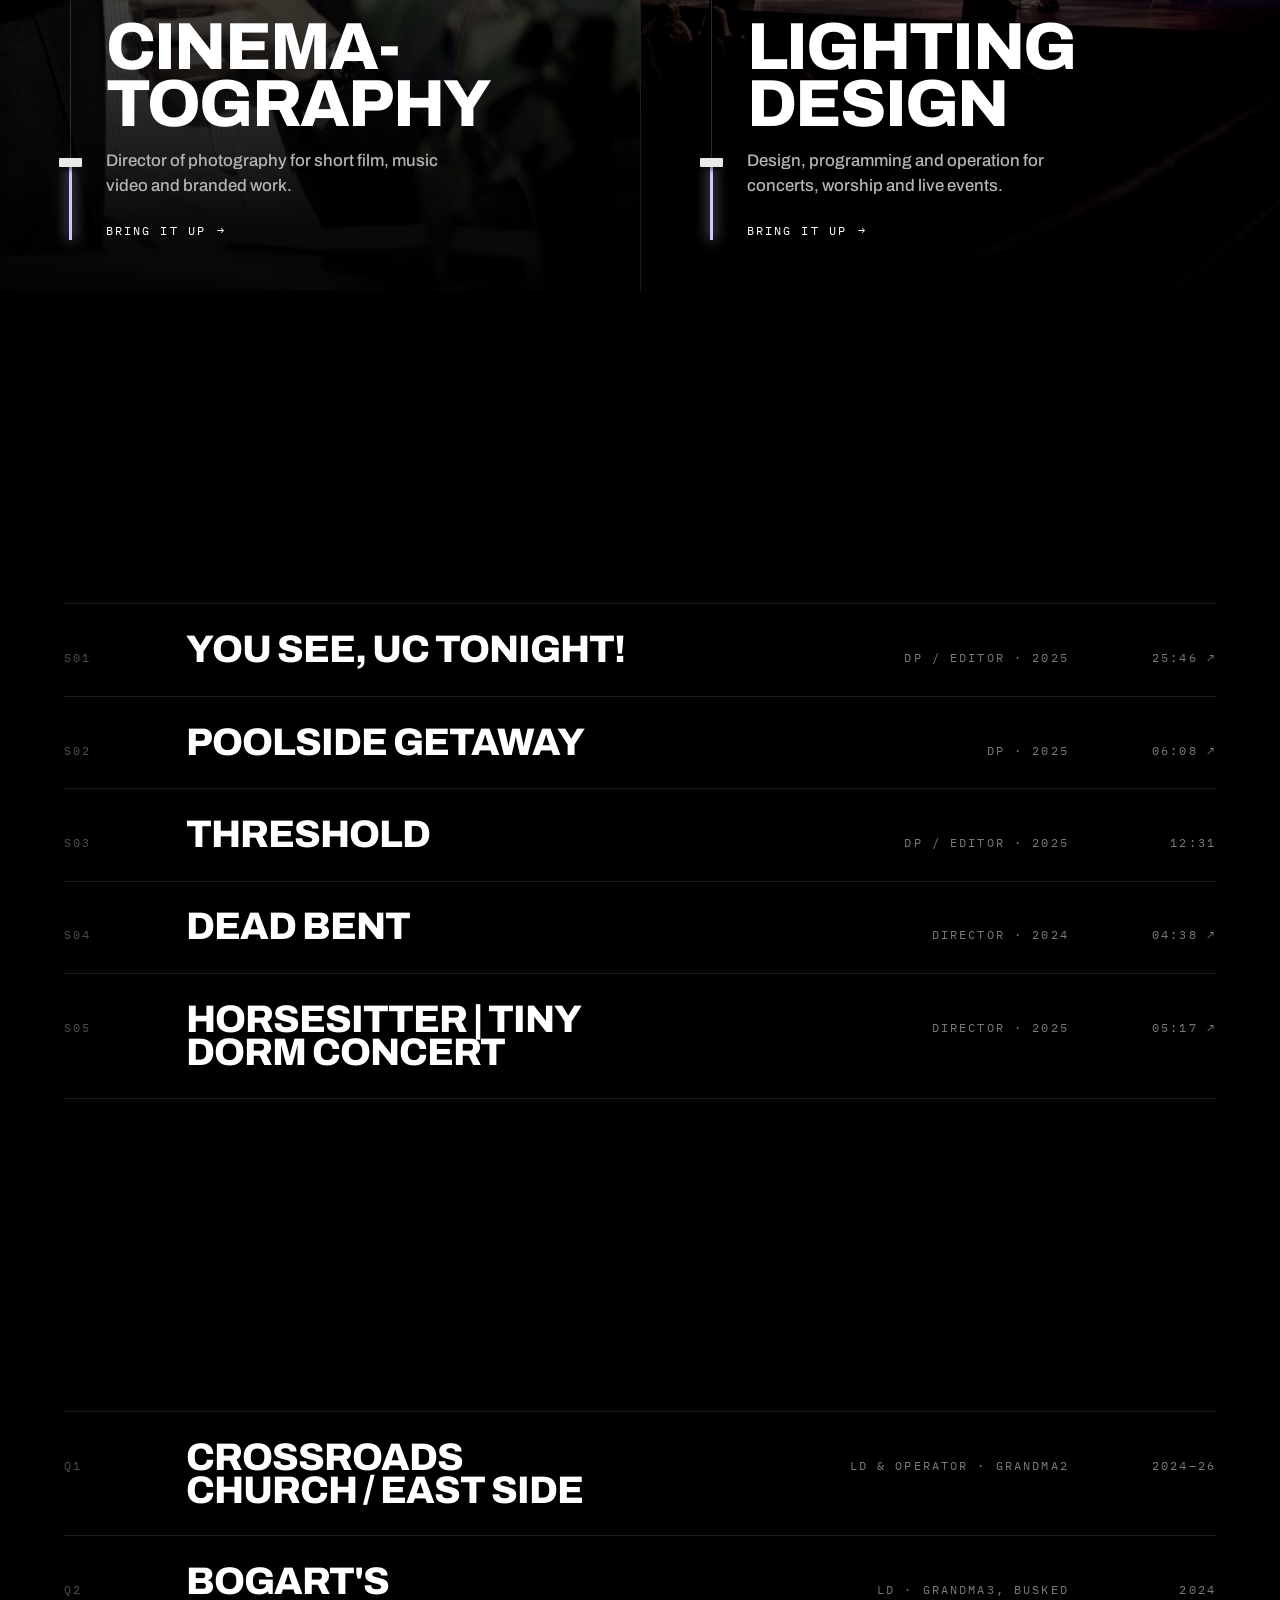
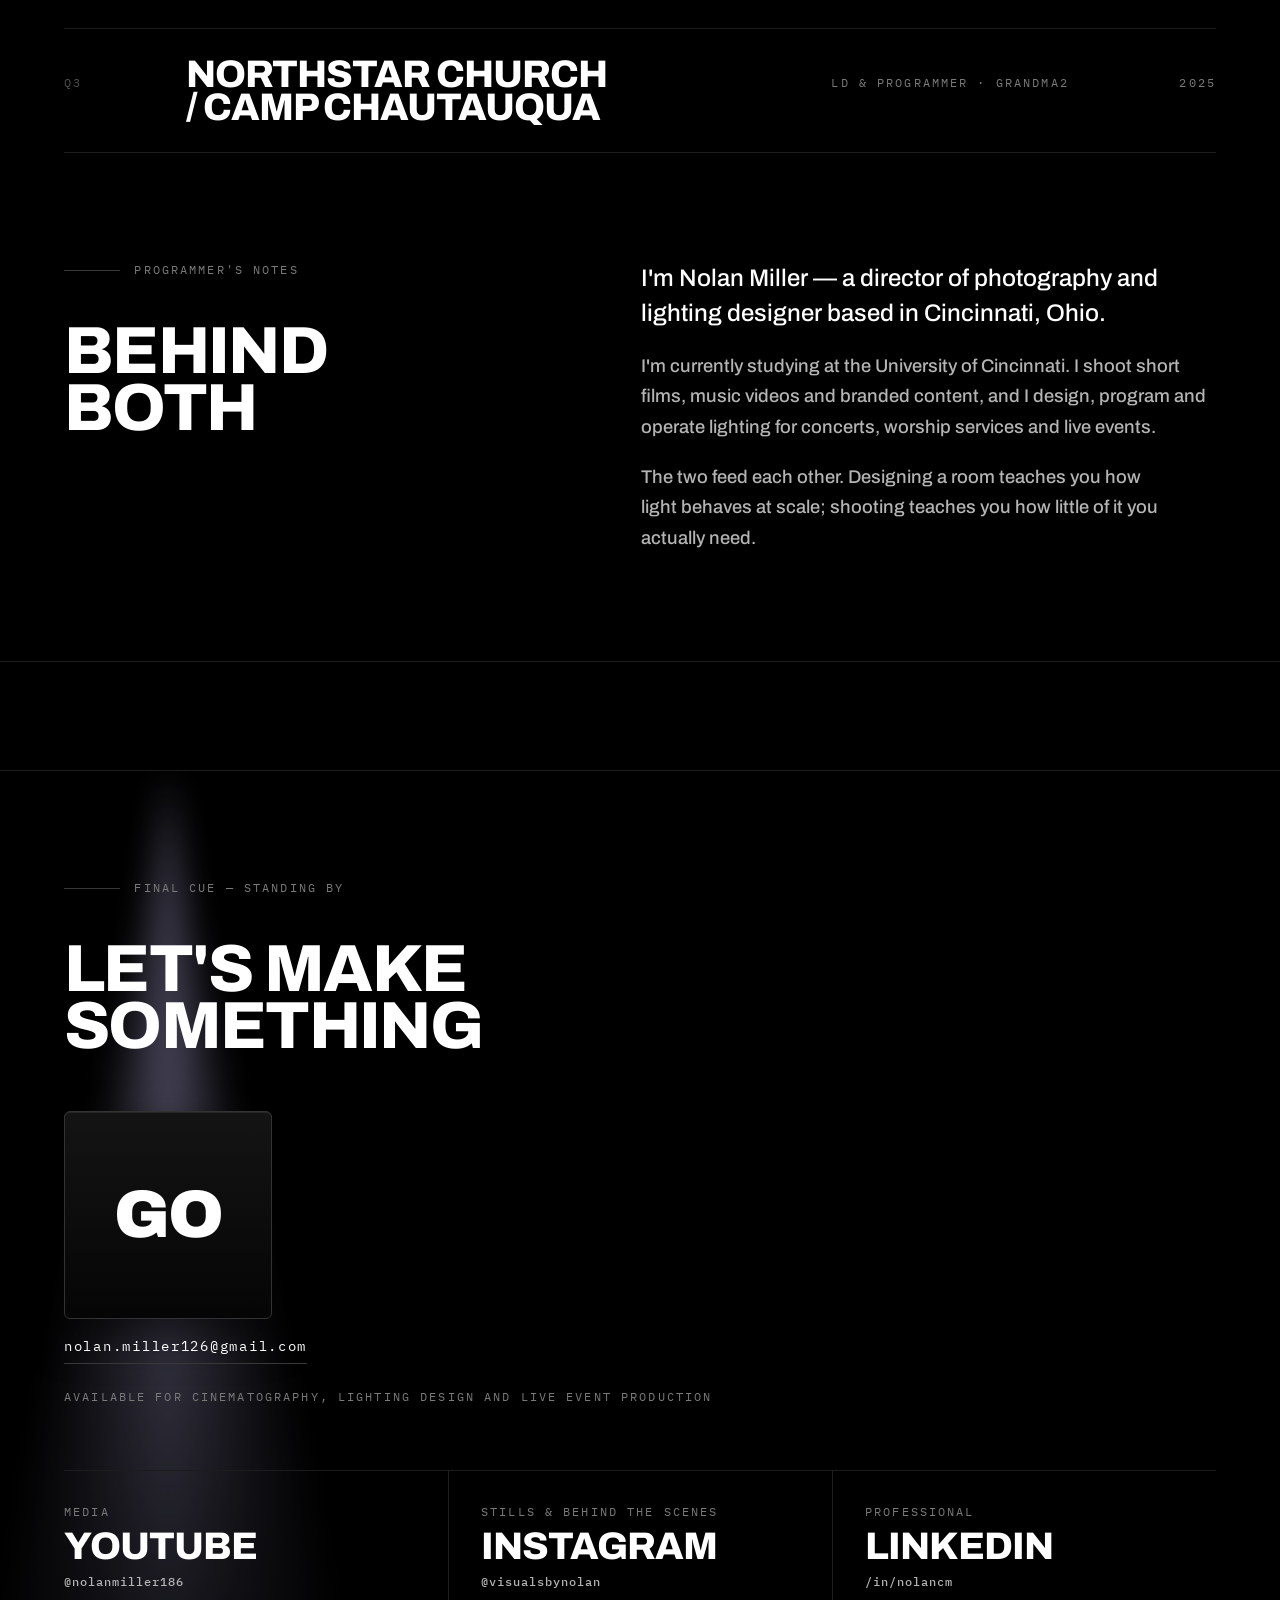
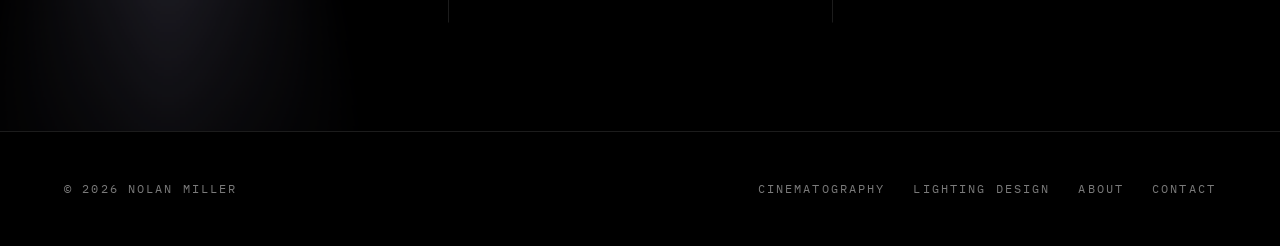
==== commit c1c90e32: "Redesign homepage as a scroll-driven "cue stack" The homepage is now run like a show, built on one w" ====
--- a/index.html
+++ b/index.html
@@ -2,7 +2,7 @@
 <html lang="en">
 <head>
 <meta charset="utf-8">
-<meta name="viewport" content="width=device-width, initial-scale=1">
+<meta name="viewport" content="width=device-width, initial-scale=1, viewport-fit=cover">
 <title>Nolan Miller — Director of Photography &amp; Lighting Designer</title>
 <meta name="description" content="Nolan Miller is a director of photography and lighting designer in Cincinnati, Ohio. Short film, music video and branded work; concert, worship and live event lighting.">
 <meta name="theme-color" content="#000000">
@@ -19,14 +19,21 @@
 <meta property="og:image" content="https://www.nolanmillermedia.com/images/social-preview.png">
 <meta name="twitter:card" content="summary_large_image">
 
+<link rel="preload" as="image" href="/images/opt/stage-2000.jpg"
+      imagesrcset="/images/opt/stage-1200.jpg 1200w, /images/opt/stage-2000.jpg 2000w" imagesizes="max(100vw, 133vh)">
 <link rel="preconnect" href="https://fonts.googleapis.com">
 <link rel="preconnect" href="https://fonts.gstatic.com" crossorigin>
 <link rel="stylesheet" href="https://fonts.googleapis.com/css2?family=Archivo:wght@500;600;700;800;900&family=IBM+Plex+Mono:wght@400;500&display=swap">
 <link rel="stylesheet" href="/assets/site.css">
-<script>document.documentElement.classList.add('js');</script>
+<link rel="stylesheet" href="/assets/cue.css">
+<script>
+  document.documentElement.classList.add('js');
+  /* Restore the visitor's gel before first paint so the page never flashes the default. */
+  try { var g = localStorage.getItem('nmm-gel'); if (g) document.documentElement.dataset.gel = g; } catch (e) {}
+</script>
 </head>
 
-<body>
+<body class="cue-page">
 <div class="blackout" aria-hidden="true"></div>
 <a class="skip" href="#main">Skip to content</a>
 
@@ -41,93 +48,248 @@
 
 <main id="main">
 
-  <!-- Hero ---------------------------------------------------------------- -->
-  <header class="hero">
-    <div class="hero-plate" aria-hidden="true">
-      <picture>
-        <img src="/images/opt/room-04-2000.jpg"
-             srcset="/images/opt/room-04-1200.jpg 1200w, /images/opt/room-04-2000.jpg 2000w"
-             sizes="100vw" alt="" width="2000" height="1500" fetchpriority="high" decoding="async">
-      </picture>
-    </div>
-
-    <div class="hero-inner shell">
-      <h1 class="display d-hero hero-title">
+  <!-- ======================================================================
+       THE SHOW
+       One photograph, run like a cue stack. Scrolling is the GO button:
+       Q0 house out (only the followspot) → Q1 haze & beams → Q2 full look →
+       Q3 through the lens (the frame closes to 2.39:1 and the camera rolls).
+       The pointer is the followspot. Without JS, this is simply the photo, lit.
+       ====================================================================== -->
+  <section class="show" id="show" aria-label="Introduction">
+    <div class="show-stage">
+
+      <!-- A 4:3 box sized to cover the viewport, so beam origins can be placed
+           in the photo's own coordinates and stay on the truss at any size. -->
+      <div class="show-plate" aria-hidden="true">
+        <img class="plate-dim" src="/images/opt/stage-2000.jpg"
+             srcset="/images/opt/stage-1200.jpg 1200w, /images/opt/stage-2000.jpg 2000w"
+             sizes="max(100vw, 133vh)" alt="" width="2000" height="1500" fetchpriority="high" decoding="async">
+
+        <div class="plate-lit">
+          <img src="/images/opt/stage-2000.jpg"
+               srcset="/images/opt/stage-1200.jpg 1200w, /images/opt/stage-2000.jpg 2000w"
+               sizes="max(100vw, 133vh)" alt="" width="2000" height="1500" decoding="async">
+          <span class="gel-wash"></span>
+        </div>
+
+        <svg class="beams" viewBox="0 0 1000 750" preserveAspectRatio="none" focusable="false">
+          <defs>
+            <linearGradient id="beam-fall" x1="0" y1="1" x2="0" y2="0">
+              <stop class="beam-stop" offset="0"   stop-opacity=".95"/>
+              <stop class="beam-stop" offset=".35" stop-opacity=".35"/>
+              <stop class="beam-stop" offset="1"   stop-opacity="0"/>
+            </linearGradient>
+          </defs>
+          <!-- --ox/--oy: fixture position on the truss, in viewBox units. --a: resting pan. -->
+          <g class="beam" style="--ox:440px;--oy:350px;--a:-64deg;--d:9s;--dl:-1s"><polygon points="440,350 428,-500 452,-500"/></g>
+          <g class="beam" style="--ox:468px;--oy:362px;--a:-47deg;--d:7.5s;--dl:-3s"><polygon points="468,362 456,-500 480,-500"/></g>
+          <g class="beam" style="--ox:494px;--oy:352px;--a:-26deg;--d:11s;--dl:-5s"><polygon points="494,352 482,-500 506,-500"/></g>
+          <g class="beam" style="--ox:520px;--oy:368px;--a:-8deg;--d:8s;--dl:-2s"><polygon points="520,368 508,-500 532,-500"/></g>
+          <g class="beam" style="--ox:548px;--oy:356px;--a:12deg;--d:10s;--dl:-6s"><polygon points="548,356 536,-500 560,-500"/></g>
+          <g class="beam" style="--ox:574px;--oy:366px;--a:31deg;--d:7s;--dl:-4s"><polygon points="574,366 562,-500 586,-500"/></g>
+          <g class="beam" style="--ox:600px;--oy:352px;--a:49deg;--d:9.5s;--dl:-7s"><polygon points="600,352 588,-500 612,-500"/></g>
+          <g class="beam" style="--ox:626px;--oy:346px;--a:66deg;--d:8.5s;--dl:-2.5s"><polygon points="626,346 614,-500 638,-500"/></g>
+        </svg>
+
+        <span class="haze"></span>
+      </div>
+
+      <div class="letterbox letterbox--top" aria-hidden="true"></div>
+      <div class="letterbox letterbox--bottom" aria-hidden="true"></div>
+
+      <div class="framelines" aria-hidden="true"><i></i><i></i><i></i><i></i></div>
+
+      <!-- Monitor overlay: half lighting console, half camera monitor. -->
+      <div class="hud hud--tl mono mono--lit" aria-hidden="true">
+        <span class="rec"><i></i>Rec</span>
+        <span>Q<b data-cue-no>0</b></span>
+        <span class="hud-dim" data-cue-label>House out</span>
+      </div>
+      <div class="hud hud--tr mono mono--lit" aria-hidden="true">
+        <span class="hud-dim">TC</span> <span data-tc>00:00:00:00</span>
+      </div>
+      <div class="hud hud--br mono" aria-hidden="true">
+        <span>5600K</span><span>T2.8</span><span>180&deg;</span><span>INT <b class="mono--lit" data-int>000</b>%</span>
+      </div>
+
+      <h1 class="show-title display">
         <span class="ln">Nolan</span>
         <span class="ln">Miller</span>
+        <span class="show-role mono mono--lit">Director of Photography <span aria-hidden="true">/</span> Lighting Designer <span aria-hidden="true">/</span> Cincinnati</span>
       </h1>
-      <p class="hero-meta mono mono--lit">
-        <span>Director of Photography</span>
-        <span class="sep" aria-hidden="true">/</span>
-        <span>Lighting Designer</span>
-        <span class="sep" aria-hidden="true">/</span>
-        <span>Cincinnati, OH</span>
-      </p>
-    </div>
-
-    <div class="hero-cue" aria-hidden="true">
-      <span class="mono">Scroll</span>
-      <span class="bar"></span>
-    </div>
-  </header>
-
-  <!-- The thesis ----------------------------------------------------------- -->
-  <section class="statement shell">
-    <p class="eyebrow mono reveal">One craft, two audiences</p>
-    <h2 class="display d-lg reveal reveal-1">
-      A frame keeps the light.<br>
-      <em>A room lets it go.</em>
-    </h2>
-    <p class="lede reveal reveal-2" style="margin-top:clamp(1.5rem,4vw,2.5rem)">
-      I light things for a living — sometimes for a lens, sometimes for a few thousand people
-      sitting in the dark. It's the same decision either way: <strong>what the audience sees,
-      and what stays hidden.</strong>
-    </p>
-  </section>
-
-  <!-- The split ------------------------------------------------------------ -->
-  <div class="split" id="disciplines">
-
-    <a class="panel" href="/cinematography/">
-      <div class="panel-plate plate" aria-hidden="true">
-        <picture>
+
+      <ol class="cues" aria-label="Cue stack">
+        <li class="cue" data-q="0">
+          <p class="mono">Q0 — House out</p>
+          <p class="cue-line">Every room starts in the dark.</p>
+          <p class="cue-hint mono"><span class="hint-fine">Move the light</span><span class="hint-touch">Drag the light</span> &nbsp;·&nbsp; scroll to run the show</p>
+        </li>
+        <li class="cue" data-q="1">
+          <p class="mono">Q1 — Haze &amp; beams</p>
+          <p class="cue-line">Then the haze goes in, so the air has something to catch.</p>
+        </li>
+        <li class="cue" data-q="2">
+          <p class="mono">Q2 — Full look</p>
+          <p class="cue-line">Then the room comes up. Light is the first thing an audience reads.</p>
+        </li>
+        <li class="cue" data-q="3">
+          <p class="mono">Q3 — Through the lens</p>
+          <p class="cue-line">And then I frame it. <em>A frame keeps the light. A room lets it go.</em></p>
+        </li>
+      </ol>
+
+      <!-- Gel picker: real gel numbers. The colour lands in the followspot and the beams,
+           and follows the visitor through the rest of the page. -->
+      <fieldset class="gels">
+        <legend class="mono">Gel <b class="mono--lit" data-gel-name>N/C</b></legend>
+        <label class="gel" style="--c:#ffffff"><input type="radio" name="gel" value="nc"><span class="sr">No colour</span></label>
+        <label class="gel" style="--c:#3d2bff"><input type="radio" name="gel" value="l181"><span class="sr">L181 Congo</span></label>
+        <label class="gel" style="--c:#b14bff"><input type="radio" name="gel" value="l707"><span class="sr">L707 Violet</span></label>
+        <label class="gel" style="--c:#ff1f3d"><input type="radio" name="gel" value="l106"><span class="sr">L106 Red</span></label>
+        <label class="gel" style="--c:#00c4c4"><input type="radio" name="gel" value="l115"><span class="sr">L115 Peacock</span></label>
+        <label class="gel" style="--c:#ff9a3c"><input type="radio" name="gel" value="l204"><span class="sr">L204 CTO</span></label>
+      </fieldset>
+
+    </div>
+  </section>
+
+  <!-- ======================================================================
+       CHANNELS — the two disciplines as console channel strips.
+       ====================================================================== -->
+  <section class="channels" aria-label="Disciplines">
+    <header class="sect-head shell">
+      <p class="eyebrow mono reveal">Patch</p>
+      <h2 class="display d-lg reveal reveal-1">Two channels,<br><em>one craft</em></h2>
+    </header>
+
+    <div class="strips">
+      <a class="strip" href="/cinematography/">
+        <span class="strip-plate plate" aria-hidden="true">
           <img src="/images/opt/ysuc-still-1200.jpg"
                srcset="/images/opt/ysuc-still-1200.jpg 1200w, /images/opt/ysuc-still-2000.jpg 2000w"
                sizes="(max-width: 860px) 100vw, 50vw" alt="" width="1200" height="658" loading="lazy" decoding="async">
-        </picture>
-      </div>
-      <p class="panel-index mono">01 — Lens</p>
-      <h2 class="display d-lg panel-title">Cinematography</h2>
-      <p class="panel-sub">Director of photography for short film, music video and branded work.</p>
-      <span class="panel-go mono mono--lit">
-        <span>View the work</span>
-        <span class="arw" aria-hidden="true">&rarr;</span>
-      </span>
-    </a>
-
-    <a class="panel" href="/lighting/">
-      <div class="panel-plate plate" aria-hidden="true">
-        <picture>
+        </span>
+        <span class="strip-ch mono mono--lit">CH 01</span>
+        <span class="strip-fader" aria-hidden="true"><i></i></span>
+        <span class="strip-body">
+          <span class="strip-kicker mono">Lens</span>
+          <span class="display d-lg strip-title">Cinema&shy;tography</span>
+          <span class="strip-sub">Director of photography for short film, music video and branded work.</span>
+          <span class="strip-go mono mono--lit">Bring it up <span aria-hidden="true">&rarr;</span></span>
+        </span>
+      </a>
+
+      <a class="strip" href="/lighting/">
+        <span class="strip-plate plate" aria-hidden="true">
           <img src="/images/opt/room-01-800.jpg"
                srcset="/images/opt/room-01-800.jpg 800w, /images/opt/room-01-1179.jpg 1179w"
                sizes="(max-width: 860px) 100vw, 50vw" alt="" width="1179" height="1461" loading="lazy" decoding="async">
-        </picture>
-      </div>
-      <p class="panel-index mono">02 — Room</p>
-      <h2 class="display d-lg panel-title">Lighting Design</h2>
-      <p class="panel-sub">Design, programming and operation for concerts, worship and live events.</p>
-      <span class="panel-go mono mono--lit">
-        <span>View the work</span>
-        <span class="arw" aria-hidden="true">&rarr;</span>
-      </span>
-    </a>
-
-  </div>
-
-  <!-- About ---------------------------------------------------------------- -->
+        </span>
+        <span class="strip-ch mono mono--lit">CH 02</span>
+        <span class="strip-fader" aria-hidden="true"><i></i></span>
+        <span class="strip-body">
+          <span class="strip-kicker mono">Room</span>
+          <span class="display d-lg strip-title">Lighting Design</span>
+          <span class="strip-sub">Design, programming and operation for concerts, worship and live events.</span>
+          <span class="strip-go mono mono--lit">Bring it up <span aria-hidden="true">&rarr;</span></span>
+        </span>
+      </a>
+    </div>
+  </section>
+
+  <!-- ======================================================================
+       SHOT LIST — cinematography, as rows. A still follows the cursor.
+       ====================================================================== -->
+  <section class="list shell" aria-labelledby="shots-h">
+    <div class="list-head">
+      <p class="eyebrow mono reveal">Shot list</p>
+      <h2 class="display d-lg reveal reveal-1" id="shots-h">Selected<br>frames</h2>
+      <a class="list-all mono mono--lit reveal reveal-2" href="/cinematography/">All cinematography &rarr;</a>
+    </div>
+
+    <ul class="rows" data-preview>
+      <li><a class="row" href="https://www.youtube.com/watch?v=8LwlV5GjqX0" target="_blank" rel="noopener" data-still="/images/opt/ysuc-still-1200.jpg">
+        <span class="row-no mono">S01</span>
+        <img class="row-thumb" src="/images/opt/ysuc-still-1200.jpg" alt="" width="1200" height="658" loading="lazy" decoding="async">
+        <span class="row-title display d-md">You See, UC Tonight!</span>
+        <span class="row-meta mono">DP / Editor · 2025</span>
+        <span class="row-len mono">25:46 ↗</span>
+      </a></li>
+      <li><a class="row" href="https://youtu.be/VwbERRhX_No" target="_blank" rel="noopener" data-still="/images/opt/poolside-1200.jpg">
+        <span class="row-no mono">S02</span>
+        <img class="row-thumb" src="/images/opt/poolside-1200.jpg" alt="" width="1200" height="506" loading="lazy" decoding="async">
+        <span class="row-title display d-md">Poolside Getaway</span>
+        <span class="row-meta mono">DP · 2025</span>
+        <span class="row-len mono">06:08 ↗</span>
+      </a></li>
+      <li><a class="row" href="/cinematography/" data-still="/images/opt/threshold-1200.jpg">
+        <span class="row-no mono">S03</span>
+        <img class="row-thumb" src="/images/opt/threshold-1200.jpg" alt="" width="1200" height="675" loading="lazy" decoding="async">
+        <span class="row-title display d-md">Threshold</span>
+        <span class="row-meta mono">DP / Editor · 2025</span>
+        <span class="row-len mono">12:31</span>
+      </a></li>
+      <li><a class="row" href="https://www.youtube.com/watch?v=4_MYsiE-mr0" target="_blank" rel="noopener" data-still="/images/opt/dead-bent-1200.jpg">
+        <span class="row-no mono">S04</span>
+        <img class="row-thumb" src="/images/opt/dead-bent-1200.jpg" alt="" width="1200" height="675" loading="lazy" decoding="async">
+        <span class="row-title display d-md">Dead Bent</span>
+        <span class="row-meta mono">Director · 2024</span>
+        <span class="row-len mono">04:38 ↗</span>
+      </a></li>
+      <li><a class="row" href="https://www.youtube.com/watch?v=xXmFoCNyP7I" target="_blank" rel="noopener" data-still="/images/opt/horsesitter-1200.jpg">
+        <span class="row-no mono">S05</span>
+        <img class="row-thumb" src="/images/opt/horsesitter-1200.jpg" alt="" width="1200" height="675" loading="lazy" decoding="async">
+        <span class="row-title display d-md">Horsesitter | Tiny Dorm Concert</span>
+        <span class="row-meta mono">Director · 2025</span>
+        <span class="row-len mono">05:17 ↗</span>
+      </a></li>
+    </ul>
+  </section>
+
+  <!-- ======================================================================
+       CUE LIST — lighting credits, set like a console's cue sheet.
+       ====================================================================== -->
+  <section class="list shell" aria-labelledby="cues-h">
+    <div class="list-head">
+      <p class="eyebrow mono reveal">Cue list</p>
+      <h2 class="display d-lg reveal reveal-1" id="cues-h">Selected<br>rooms</h2>
+      <a class="list-all mono mono--lit reveal reveal-2" href="/lighting/">All lighting &rarr;</a>
+    </div>
+
+    <ul class="rows" data-preview>
+      <li><a class="row" href="/lighting/" data-still="/images/opt/room-02-1179.jpg">
+        <span class="row-no mono">Q1</span>
+        <img class="row-thumb" src="/images/opt/room-02-800.jpg" alt="" width="1179" height="1461" loading="lazy" decoding="async">
+        <span class="row-title display d-md">Crossroads Church / East Side</span>
+        <span class="row-meta mono">LD &amp; Operator · GrandMA2</span>
+        <span class="row-len mono">2024–26</span>
+      </a></li>
+      <li><a class="row" href="/lighting/" data-still="/images/opt/room-03-1200.jpg">
+        <span class="row-no mono">Q2</span>
+        <img class="row-thumb" src="/images/opt/room-03-1200.jpg" alt="" width="1200" height="900" loading="lazy" decoding="async">
+        <span class="row-title display d-md">Bogart's</span>
+        <span class="row-meta mono">LD · GrandMA3, busked</span>
+        <span class="row-len mono">2024</span>
+      </a></li>
+      <li><a class="row" href="/lighting/" data-still="/images/opt/room-04-1200.jpg">
+        <span class="row-no mono">Q3</span>
+        <img class="row-thumb" src="/images/opt/room-04-1200.jpg" alt="" width="1200" height="900" loading="lazy" decoding="async">
+        <span class="row-title display d-md">Northstar Church / Camp Chautauqua</span>
+        <span class="row-meta mono">LD &amp; Programmer · GrandMA2</span>
+        <span class="row-len mono">2025</span>
+      </a></li>
+    </ul>
+  </section>
+
+  <!-- Floating still for the two lists (fine pointers only). -->
+  <div class="peek" aria-hidden="true"><img alt=""></div>
+
+  <!-- ======================================================================
+       ABOUT
+       ====================================================================== -->
   <section class="about shell" id="about">
     <div>
-      <p class="eyebrow mono reveal">About</p>
+      <p class="eyebrow mono reveal">Programmer's notes</p>
       <h2 class="display d-lg reveal reveal-1">Behind<br>both</h2>
     </div>
     <div class="about-body reveal reveal-2">
@@ -140,33 +302,41 @@
     </div>
   </section>
 
-  <!-- Contact -------------------------------------------------------------- -->
-  <section class="contact shell" id="contact">
-    <p class="eyebrow mono reveal">Get in touch</p>
-    <h2 class="display d-lg reveal reveal-1">Let's make<br>something</h2>
-
-    <a class="contact-mail reveal reveal-2" href="mailto:nolan.miller126@gmail.com">nolan.miller126@gmail.com</a>
-
-    <p class="mono reveal reveal-2" style="margin-bottom:clamp(2rem,5vw,3rem)">
-      Available for cinematography, lighting design and live event production
-    </p>
-
-    <div class="profiles reveal reveal-3">
-      <a class="profile" href="https://www.youtube.com/@nolanmiller186" target="_blank" rel="noopener">
-        <span class="mono">Media</span>
-        <span class="display d-md">YouTube</span>
-        <span class="profile-handle">@nolanmiller186</span>
+  <!-- ======================================================================
+       CONTACT — the last cue. Standby… GO.
+       ====================================================================== -->
+  <section class="finale" id="contact">
+    <div class="finale-beam" aria-hidden="true"></div>
+    <div class="shell finale-inner">
+      <p class="eyebrow mono reveal">Final cue — standing by</p>
+      <h2 class="display d-lg reveal reveal-1">Let's make<br>something</h2>
+
+      <a class="go reveal reveal-2" href="mailto:nolan.miller126@gmail.com" aria-label="Email nolan.miller126@gmail.com">
+        <span class="go-key display">Go</span>
+        <span class="go-addr mono mono--lit">nolan.miller126@gmail.com</span>
       </a>
-      <a class="profile" href="https://www.instagram.com/visualsbynolan" target="_blank" rel="noopener">
-        <span class="mono">Stills &amp; behind the scenes</span>
-        <span class="display d-md">Instagram</span>
-        <span class="profile-handle">@visualsbynolan</span>
-      </a>
-      <a class="profile" href="https://www.linkedin.com/in/nolancm" target="_blank" rel="noopener">
-        <span class="mono">Professional</span>
-        <span class="display d-md">LinkedIn</span>
-        <span class="profile-handle">/in/nolancm</span>
-      </a>
+
+      <p class="mono reveal reveal-2 finale-note">
+        Available for cinematography, lighting design and live event production
+      </p>
+
+      <div class="profiles reveal reveal-3">
+        <a class="profile" href="https://www.youtube.com/@nolanmiller186" target="_blank" rel="noopener">
+          <span class="mono">Media</span>
+          <span class="display d-md">YouTube</span>
+          <span class="profile-handle">@nolanmiller186</span>
+        </a>
+        <a class="profile" href="https://www.instagram.com/visualsbynolan" target="_blank" rel="noopener">
+          <span class="mono">Stills &amp; behind the scenes</span>
+          <span class="display d-md">Instagram</span>
+          <span class="profile-handle">@visualsbynolan</span>
+        </a>
+        <a class="profile" href="https://www.linkedin.com/in/nolancm" target="_blank" rel="noopener">
+          <span class="mono">Professional</span>
+          <span class="display d-md">LinkedIn</span>
+          <span class="profile-handle">/in/nolancm</span>
+        </a>
+      </div>
     </div>
   </section>
 
@@ -183,5 +353,6 @@
 </footer>
 
 <script src="/assets/site.js" defer></script>
+<script src="/assets/cue.js" defer></script>
 </body>
 </html>
--- a/assets/site.css
+++ b/assets/site.css
@@ -717,3 +717,137 @@
   .nav, .blackout, .hero-cue, .work-cue { display: none !important; }
   .plate, .hero-plate, .panel-plate { display: none !important; }
 }
+
+
+/* ==========================================================================
+   DISCIPLINE MOTIFS
+
+   The two subpages should read as two different rooms before a word of them
+   is read. Each gets one shape vocabulary, and the rule is absolute:
+
+     CINEMATOGRAPHY is a RECTANGLE — closed, orthogonal, it keeps the light.
+                    Frames, crop brackets, right angles. Never a diagonal.
+     LIGHTING       is a BEAM      — open, diagonal, it lets the light go.
+                    Fans from one origin, tapers, rakes. Never a closed box.
+
+   Everything here rests at --line/--grey-3 so it reads as texture rather than
+   decoration: noticed second, felt first. Same shape grammar as /studio/.
+   ========================================================================== */
+
+.motif-host { position: relative; isolation: isolate; }
+.motif {
+  position: absolute;
+  pointer-events: none;
+  z-index: -1;                 /* behind the header's own type, above nothing */
+}
+
+
+/* --- Cinematography: the aperture ----------------------------------------- */
+
+/* The page sits inside a frame, with crop brackets standing off two corners. */
+.motif--frame {
+  inset: clamp(5.5rem, 13vh, 9rem) var(--pad) clamp(2rem, 6vh, 5rem);
+  border: 1px solid var(--line);
+}
+.motif--frame::before,
+.motif--frame::after {
+  content: '';
+  position: absolute;
+  width: clamp(1.25rem, 3vw, 2.5rem);
+  height: clamp(1.25rem, 3vw, 2.5rem);
+  border: 0 solid var(--line-lit);
+}
+.motif--frame::before {
+  top: -1px; left: -1px;
+  border-top-width: 1px; border-left-width: 1px;
+  transform: translate(-.6rem, -.6rem);
+}
+.motif--frame::after {
+  bottom: -1px; right: -1px;
+  border-bottom-width: 1px; border-right-width: 1px;
+  transform: translate(.6rem, .6rem);
+}
+
+/* Every still is a shot: crop marks on the corners, which come up with the
+   plate. Two opposite corners read as framing; four read as a border. */
+.work-plate::before,
+.work-plate::after {
+  content: '';
+  position: absolute;
+  z-index: 1;
+  width: clamp(1.5rem, 4vw, 3rem);
+  height: clamp(1.5rem, 4vw, 3rem);
+  border: 0 solid var(--grey-3);
+  transition: border-color 1.1s var(--cue);
+  pointer-events: none;
+}
+.work-plate::before {
+  top: clamp(.75rem, 1.6vw, 1.4rem); left: clamp(.75rem, 1.6vw, 1.4rem);
+  border-top-width: 1px; border-left-width: 1px;
+}
+.work-plate::after {
+  bottom: clamp(.75rem, 1.6vw, 1.4rem); right: clamp(.75rem, 1.6vw, 1.4rem);
+  border-bottom-width: 1px; border-right-width: 1px;
+}
+.work-link:hover .work-plate::before,
+.work-link:hover .work-plate::after,
+.work-link:focus-visible .work-plate::before,
+.work-link:focus-visible .work-plate::after { border-color: var(--white); }
+
+/* Between shots: a centred tick rather than a rule across the page. It takes
+   over the gap that .work + .work used to carry on its own margin, so the
+   rhythm of the page is unchanged — there is just a mark in the middle of it. */
+.works .work + .work { margin-top: 0; }
+.works .work + .work::before {
+  content: '';
+  display: block;
+  width: clamp(2rem, 5vw, 3.5rem);
+  height: 1px;
+  background: var(--line-lit);
+  margin: clamp(3.5rem, 9vw, 7rem) auto;
+}
+
+
+/* --- Lighting: the beam --------------------------------------------------- */
+
+/* The page header is lit from a single source above it. */
+.motif--fan { inset: 0; color: var(--line); }
+.motif--fan svg { width: 100%; height: 100%; display: block; }
+
+/* Credits are separated by a wedge that runs out rather than a uniform rule —
+   a beam falling off, not a box closing. */
+.credit { border-bottom-color: transparent; position: relative; }
+.credit::after {
+  content: '';
+  position: absolute;
+  left: 0; right: 0; bottom: 0;
+  height: 1px;
+  background: linear-gradient(to right, var(--line-lit) 0%, var(--line) 38%, transparent 82%);
+}
+
+/* One raked hairline across a photograph as it comes up — the same angle the
+   header fan falls at. */
+.shot::after {
+  content: '';
+  position: absolute;
+  inset: -20%;
+  z-index: 1;
+  pointer-events: none;
+  background: linear-gradient(107deg,
+    transparent calc(50% - 1px), rgba(255,255,255,.55) calc(50% - 1px),
+    rgba(255,255,255,.55) 50%,   transparent 50%);
+  opacity: 0;
+  transition: opacity .6s var(--cue);
+}
+.shot:hover::after,
+.shot:focus-within::after { opacity: 1; }
+.shot-cap { z-index: 2; }
+
+@media (prefers-reduced-motion: reduce) {
+  .shot::after { display: none; }
+}
+
+@media print {
+  .motif, .shot::after { display: none !important; }
+  .work-plate::before, .work-plate::after { display: none !important; }
+}
--- a/assets/cue.css
+++ b/assets/cue.css
@@ -0,0 +1,637 @@
+/* ==========================================================================
+   nolanmillermedia.com — "Cue Stack" (homepage)
+
+   Layered on top of site.css. The homepage is run like a show:
+     Q0 house out  — only the followspot (the visitor's pointer) is up
+     Q1 haze       — beams come out of the truss and sweep
+     Q2 full look  — the room comes up
+     Q3 the lens   — the frame closes to 2.39:1 and the camera rolls
+
+   The black-and-white rule from site.css still holds for type and chrome.
+   The one exception is LIGHT: the visitor picks a gel, and that colour lives
+   only in things that are light — the followspot, the beams, the haze, the
+   faders, the last cue. Never in text, never in surfaces.
+   ========================================================================== */
+
+/* --- Gels ------------------------------------------------------------------ */
+
+:root {
+  --gel:    #ffffff;  /* what the followspot is tinted with */
+  --gel-on: 0;        /* 0 = open white, 1 = a gel is in the frame */
+  --beam:   #cfc8ff;  /* beams, haze, faders — never text */
+}
+:root[data-gel='l181'] { --gel: #3d2bff; --gel-on: 1; --beam: #6c5cff; }
+:root[data-gel='l707'] { --gel: #b14bff; --gel-on: 1; --beam: #c27bff; }
+:root[data-gel='l106'] { --gel: #ff1f3d; --gel-on: 1; --beam: #ff4d5e; }
+:root[data-gel='l115'] { --gel: #00c4c4; --gel-on: 1; --beam: #3ee0dc; }
+:root[data-gel='l204'] { --gel: #ff9a3c; --gel-on: 1; --beam: #ffb36b; }
+
+.sr {
+  position: absolute; width: 1px; height: 1px; overflow: hidden;
+  clip: rect(0 0 0 0); clip-path: inset(50%); white-space: nowrap;
+}
+
+/* Film grain over everything. Static (no animation), so it costs nothing. */
+.cue-page::after {
+  content: '';
+  position: fixed; inset: 0;
+  z-index: 90;
+  pointer-events: none;
+  opacity: .07;
+  mix-blend-mode: overlay;
+  background-image: url("data:image/svg+xml;utf8,<svg xmlns='http://www.w3.org/2000/svg' width='160' height='160'><filter id='n'><feTurbulence type='fractalNoise' baseFrequency='.9' numOctaves='2' stitchTiles='stitch'/></filter><rect width='100%' height='100%' filter='url(%23n)'/></svg>");
+}
+
+
+/* ==========================================================================
+   THE SHOW
+   ========================================================================== */
+
+.show { position: relative; height: 100vh; height: 100svh; }
+.js .show { height: 440vh; height: 440svh; }   /* the scroll is the cue stack */
+
+.show-stage {
+  /* No-JS defaults: the room is simply up. JS overwrites all four. */
+  --open: 1; --haze: 0; --lb: 0; --lbh: 0px;
+
+  position: sticky; top: 0;
+  height: 100vh; height: 100svh;
+  overflow: hidden;
+  background: #000;
+  isolation: isolate;
+}
+.js .show-stage { --open: 0; }
+
+/* A 4:3 box that always covers the viewport, so beam origins written in the
+   photo's own coordinates stay on the truss at every size. */
+.show-plate {
+  position: absolute;
+  left: 50%; top: 50%;
+  width: max(100vw, 133.34vh);
+  width: max(100vw, 133.34svh);
+  aspect-ratio: 4 / 3;
+  transform: translate(-50%, -50%);
+}
+.show-plate img {
+  position: absolute; inset: 0;
+  width: 100%; height: 100%;
+  object-fit: cover;
+}
+
+/* The house: what you'd see with only spill. */
+.plate-dim {
+  filter:
+    brightness(calc(.13 + .87 * var(--open)))
+    saturate(calc(.35 + .65 * var(--open)));
+}
+
+/* The followspot. Only armed with JS; without it the layer is just the photo. */
+.plate-lit { position: absolute; inset: 0; isolation: isolate; }
+.plate-lit img { filter: brightness(1.12) contrast(1.06); }
+.js .plate-lit {
+  --sx: 50%; --sy: 45%; --sr: 220px;
+  -webkit-mask-image: radial-gradient(circle var(--sr) at var(--sx) var(--sy), #000 0%, #000 42%, transparent 100%);
+          mask-image: radial-gradient(circle var(--sr) at var(--sx) var(--sy), #000 0%, #000 42%, transparent 100%);
+}
+/* The hot core of the spot. */
+.js .plate-lit::after {
+  content: '';
+  position: absolute; inset: 0;
+  background: radial-gradient(circle calc(var(--sr) * .55) at var(--sx) var(--sy), rgba(255,255,255,.16), transparent 70%);
+  mix-blend-mode: screen;
+  opacity: calc(1 - var(--open));
+}
+/* The gel in the spot's frame. */
+.gel-wash {
+  position: absolute; inset: 0;
+  background: var(--gel);
+  mix-blend-mode: color;
+  opacity: calc(var(--gel-on) * .72);
+  transition: background-color .8s var(--cue), opacity .8s var(--cue);
+}
+
+/* Beams — moving heads on the truss, panning slowly. */
+.beams {
+  position: absolute; inset: 0;
+  width: 100%; height: 100%;
+  overflow: visible;
+  mix-blend-mode: screen;
+  opacity: var(--haze);
+  filter: blur(2.5px);
+  pointer-events: none;
+}
+.beam-stop { stop-color: var(--beam); transition: stop-color .8s var(--cue); }
+.beam polygon { fill: url(#beam-fall); }
+.beam {
+  transform-box: view-box;
+  transform-origin: var(--ox) var(--oy);
+  transform: rotate(var(--a));
+  animation: pan var(--d) ease-in-out var(--dl) infinite alternate;
+}
+@keyframes pan {
+  from { transform: rotate(calc(var(--a) - 8deg)); }
+  to   { transform: rotate(calc(var(--a) + 8deg)); }
+}
+
+.haze {
+  position: absolute; inset: -10%;
+  background:
+    radial-gradient(ellipse 55% 35% at 52% 40%, color-mix(in srgb, var(--beam) 30%, transparent), transparent 70%),
+    radial-gradient(ellipse 40% 25% at 30% 30%, color-mix(in srgb, var(--beam) 14%, transparent), transparent 70%);
+  mix-blend-mode: screen;
+  opacity: calc(var(--haze) * .9);
+  animation: drift 16s ease-in-out infinite alternate;
+  pointer-events: none;
+}
+@keyframes drift {
+  from { transform: translate3d(-3%, 1%, 0) scale(1); }
+  to   { transform: translate3d(3%, -2%, 0) scale(1.08); }
+}
+
+/* Letterbox — the frame closing to 2.39:1. Height comes from JS in px. */
+/* A scrim behind the captions, rising with the room so text stays readable over a lit stage. */
+.show-stage::before {
+  content: '';
+  position: absolute; inset: 0;
+  z-index: 2;
+  pointer-events: none;
+  background:
+    linear-gradient(90deg, transparent 45%, rgba(0,0,0,.6) 85%),
+    linear-gradient(0deg, rgba(0,0,0,.55), transparent 35%);
+  opacity: var(--open);
+}
+
+.letterbox {
+  position: absolute; left: 0; right: 0;
+  z-index: 3;
+  height: var(--lbh);
+  background: #000;
+}
+.letterbox--top    { top: 0;    box-shadow: 0 1px 0 rgba(255,255,255,.08); }
+.letterbox--bottom { bottom: 0; box-shadow: 0 -1px 0 rgba(255,255,255,.08); }
+
+/* Frame lines — four corner marks inside the closed frame. */
+.framelines {
+  position: absolute;
+  inset: calc(var(--lbh) + clamp(.8rem, 2vw, 1.4rem)) var(--pad);
+  z-index: 3;
+  opacity: var(--lb);
+  pointer-events: none;
+}
+.framelines i {
+  position: absolute;
+  width: clamp(14px, 2vw, 26px); height: clamp(14px, 2vw, 26px);
+  border: 0 solid rgba(255,255,255,.75);
+}
+.framelines i:nth-child(1) { top: 0;    left: 0;  border-width: 1px 0 0 1px; }
+.framelines i:nth-child(2) { top: 0;    right: 0; border-width: 1px 1px 0 0; }
+.framelines i:nth-child(3) { bottom: 0; left: 0;  border-width: 0 0 1px 1px; }
+.framelines i:nth-child(4) { bottom: 0; right: 0; border-width: 0 1px 1px 0; }
+
+/* --- Monitor HUD ---------------------------------------------------------- */
+
+.hud {
+  position: absolute;
+  z-index: 5;
+  display: flex; align-items: center;
+  gap: clamp(.7rem, 1.6vw, 1.4rem);
+  pointer-events: none;
+  font-variant-numeric: tabular-nums;
+  white-space: nowrap;
+}
+.hud--tl { top: 5.2rem; left: var(--pad); }
+.hud--tr { top: 5.2rem; right: var(--pad); }
+.hud--br { bottom: 1.4rem; right: var(--pad); }
+.hud b { font-weight: 500; }
+.hud-dim { color: var(--grey-2); }
+
+.rec { display: inline-flex; align-items: center; gap: .5rem; color: var(--grey-2); }
+.rec i {
+  width: 7px; height: 7px; border-radius: 50%;
+  background: var(--grey-3);
+  transition: background .4s;
+}
+.show-stage[data-cue='3'] .rec { color: var(--white); }
+.show-stage[data-cue='3'] .rec i { background: #ff2d2d; animation: blink 1s steps(2, start) infinite; box-shadow: 0 0 10px #ff2d2d; }
+@keyframes blink { to { visibility: hidden; } }
+
+/* --- Title ---------------------------------------------------------------- */
+
+.show-title {
+  position: absolute;
+  z-index: 4;
+  left: var(--pad);
+  right: var(--pad);
+  bottom: clamp(4.5rem, 11vh, 7.5rem);
+  font-size: clamp(3.4rem, 14.5vw, 14rem);
+  font-weight: 900;
+  letter-spacing: -0.045em;
+  line-height: .8;
+  color: var(--white);
+  mix-blend-mode: difference;   /* it inverts wherever the light lands */
+  transition: color .9s var(--cue), -webkit-text-stroke-color .9s var(--cue);
+  -webkit-text-stroke: 1px transparent;
+}
+.show-title .ln { display: block; }
+.show-title .ln:nth-child(2) { padding-left: .55em; }
+/* After the room is up, the name becomes an outline — light around a shape. */
+.show-stage[data-cue='2'] .show-title,
+.show-stage[data-cue='3'] .show-title {
+  color: transparent;
+  -webkit-text-stroke-color: rgba(255,255,255,.9);
+  -webkit-text-stroke-width: 1.5px;
+}
+.show-role {
+  display: block;
+  margin-top: clamp(1rem, 2.4vh, 1.6rem);
+  padding-left: .3rem;
+  letter-spacing: .22em;
+  mix-blend-mode: normal;
+  -webkit-text-stroke: 0;
+}
+
+/* --- The cue stack (captions) --------------------------------------------- */
+
+.cues {
+  position: absolute;
+  z-index: 5;
+  right: var(--pad);
+  top: 50%;
+  transform: translateY(-50%);
+  width: min(27rem, 36vw);
+  margin: 0; padding: 0; list-style: none;
+  display: grid;
+}
+.cue {
+  grid-area: 1 / 1;
+  opacity: 0;
+  transform: translateY(1.2rem);
+  filter: blur(6px);
+  transition: opacity .9s var(--cue), transform .9s var(--cue), filter .9s var(--cue);
+  pointer-events: none;
+}
+.cue .mono { margin-bottom: 1rem; color: var(--grey-1); }
+.cue-line {
+  font-size: clamp(1.25rem, 2.3vw, 2rem);
+  font-weight: 700;
+  line-height: 1.12;
+  letter-spacing: -0.015em;
+  text-wrap: balance;
+  text-shadow: 0 2px 30px rgba(0,0,0,.9);
+}
+.cue-line em { font-style: normal; color: rgba(255,255,255,.78); display: block; margin-top: .6rem; }
+.cue-hint { margin-top: 1.3rem; color: var(--grey-2) !important; }
+.hint-touch { display: none; }
+@media (hover: none), (pointer: coarse) {
+  .hint-fine  { display: none; }
+  .hint-touch { display: inline; }
+}
+
+.show-stage:not([data-cue]) .cue[data-q='2'],
+.show-stage[data-cue='0'] .cue[data-q='0'],
+.show-stage[data-cue='1'] .cue[data-q='1'],
+.show-stage[data-cue='2'] .cue[data-q='2'],
+.show-stage[data-cue='3'] .cue[data-q='3'] {
+  opacity: 1; transform: none; filter: none;
+}
+.show-stage:not([data-cue]) .cue-hint { display: none; }
+
+/* --- Gel picker ------------------------------------------------------------ */
+
+.gels {
+  position: absolute;
+  z-index: 6;
+  left: var(--pad);
+  bottom: 1.2rem;
+  display: flex; align-items: center; flex-wrap: wrap;
+  gap: .55rem;
+  margin: 0; padding: 0; border: 0;
+}
+.gels legend {
+  float: left;
+  margin-right: .6rem;
+  padding: 0;
+  min-width: 7.5rem;
+}
+.gels legend b { font-weight: 500; margin-left: .4rem; }
+.gel {
+  position: relative;
+  width: 26px; height: 26px;
+  border-radius: 50%;
+  cursor: pointer;
+  background:
+    radial-gradient(circle at 34% 30%, rgba(255,255,255,.55), transparent 55%),
+    var(--c);
+  box-shadow: 0 0 0 1px rgba(255,255,255,.22);
+  transition: transform .3s var(--cue), box-shadow .3s var(--cue);
+}
+.gel input {
+  position: absolute; inset: 0; margin: 0;
+  opacity: 0; cursor: pointer;
+}
+.gel:hover { transform: scale(1.12); }
+.gel:has(input:checked) {
+  box-shadow: 0 0 0 2px #000, 0 0 0 3px #fff, 0 0 22px var(--c);
+}
+.gel:has(input:focus-visible) { outline: 2px solid #fff; outline-offset: 4px; }
+
+
+/* ==========================================================================
+   CHANNELS — the disciplines as channel strips
+   ========================================================================== */
+
+.channels { padding-top: var(--gap); }
+.sect-head { padding: 0 var(--pad) clamp(2.5rem, 6vw, 4.5rem); }
+.sect-head em,
+.list-head em { font-style: normal; color: var(--grey-3); }
+.sect-head em { -webkit-text-stroke: 1px var(--grey-1); color: transparent; }
+
+.strips {
+  display: grid;
+  grid-template-columns: 1fr 1fr;
+  border-top: 1px solid var(--line);
+}
+.strip + .strip { border-left: 1px solid var(--line); }
+
+.strip {
+  --lvl: .12;
+  position: relative;
+  isolation: isolate;
+  overflow: hidden;
+  display: flex; flex-direction: column;
+  min-height: clamp(30rem, 86vh, 54rem);
+  padding: clamp(1.5rem, 3.5vw, 3rem) var(--pad) clamp(1.75rem, 4vw, 3.25rem);
+  padding-left: calc(var(--pad) + 2.6rem);
+}
+.strip-plate { position: absolute; inset: 0; z-index: -2; }
+.strip-plate img { width: 100%; height: 100%; object-fit: cover; }
+.strip::after {
+  content: '';
+  position: absolute; inset: 0; z-index: -1;
+  background: linear-gradient(to top, rgba(0,0,0,.94) 8%, rgba(0,0,0,.35) 55%, rgba(0,0,0,.55));
+}
+
+.strip-ch { position: absolute; top: clamp(1.5rem, 3.5vw, 3rem); left: var(--pad); }
+
+/* The fader. Level rises when the channel is brought up. */
+.strip-fader {
+  position: absolute;
+  left: calc(var(--pad) + .4rem);
+  top: calc(clamp(1.5rem, 3.5vw, 3rem) + 2.2rem);
+  bottom: clamp(1.75rem, 4vw, 3.25rem);
+  width: 1px;
+  background: rgba(255,255,255,.16);
+}
+.strip-fader::before {
+  content: '';
+  position: absolute; left: -1px; bottom: 0;
+  width: 3px;
+  height: calc(var(--lvl) * 100%);
+  background: var(--beam);
+  box-shadow: 0 0 14px var(--beam);
+  transition: height 1.1s var(--cue), background-color .8s;
+}
+.strip-fader i {
+  position: absolute;
+  left: -11px;
+  bottom: calc(var(--lvl) * 100%);
+  width: 23px; height: 9px;
+  margin-bottom: -4px;
+  background: #e9e9e9;
+  border-radius: 1px;
+  box-shadow: 0 2px 6px rgba(0,0,0,.6);
+  transition: bottom 1.1s var(--cue);
+}
+
+.strip-body { margin-top: auto; display: flex; flex-direction: column; gap: .9rem; }
+.strip-title { hyphens: manual; }
+.strip-sub { color: var(--grey-1); max-width: 34ch; font-size: clamp(.9rem, 1.4vw, 1.05rem); }
+.strip-go { margin-top: .6rem; display: inline-flex; gap: .7rem; }
+
+.strip:hover, .strip:focus-visible { --lvl: 1; }
+@media (hover: none), (pointer: coarse) { .strip { --lvl: .85; } }
+@media (hover: hover) and (pointer: fine) {
+  .strip:hover .plate img,
+  .strip:focus-visible .plate img { filter: none; transform: scale(1.035); }
+}
+
+
+/* ==========================================================================
+   LISTS — shot list & cue list
+   ========================================================================== */
+
+.list { padding: var(--gap) var(--pad) 0; }
+.list-head {
+  display: grid;
+  grid-template-columns: 1fr auto;
+  align-items: end;
+  gap: 1rem 2rem;
+  margin-bottom: clamp(2rem, 5vw, 3.5rem);
+}
+.list-head .eyebrow { grid-column: 1 / -1; margin-bottom: 0; }
+.list-all { padding-bottom: .5rem; border-bottom: 1px solid var(--line-lit); transition: border-color .3s; }
+.list-all:hover { border-color: var(--white); }
+
+.rows { border-top: 1px solid var(--line); }
+.row {
+  position: relative;
+  isolation: isolate;
+  overflow: hidden;
+  display: grid;
+  grid-template-columns: clamp(3rem, 7vw, 6rem) 1fr auto clamp(5rem, 9vw, 8rem);
+  align-items: baseline;
+  gap: 1rem 2rem;
+  padding: clamp(1.1rem, 2.4vw, 1.8rem) 0;
+  border-bottom: 1px solid var(--line);
+}
+.row-no  { color: var(--grey-3); }
+.row-len { text-align: right; font-variant-numeric: tabular-nums; }
+.row-thumb { display: none; }
+.row-title { transition: transform .7s var(--cue), opacity .4s var(--cue); }
+
+/* A beam sweeps across the row you're on. */
+.row::before {
+  content: '';
+  position: absolute; inset: 0; z-index: -1;
+  background: linear-gradient(90deg, transparent, color-mix(in srgb, var(--beam) 22%, transparent) 45%, color-mix(in srgb, var(--beam) 30%, transparent) 50%, transparent 70%);
+  transform: translateX(-110%);
+  transition: transform .9s var(--cue);
+}
+.row:hover::before, .row:focus-visible::before { transform: translateX(110%); }
+.row:hover .row-title, .row:focus-visible .row-title { transform: translateX(clamp(.5rem, 1.5vw, 1.5rem)); }
+.row:hover .row-no, .row:focus-visible .row-no { color: var(--white); }
+@media (hover: hover) and (pointer: fine) {
+  .rows:hover .row:not(:hover) .row-title { opacity: .35; }
+}
+
+/* The floating still (fine pointers only; JS positions it). */
+.peek {
+  position: fixed; left: 0; top: 0;
+  z-index: 60;
+  width: clamp(14rem, 24vw, 24rem);
+  pointer-events: none;
+  opacity: 0;
+  transform: translate3d(var(--px, -999px), var(--py, -999px), 0) scale(.92);
+  transition: opacity .35s var(--cue), transform .45s var(--cue);
+}
+.peek.is-on { opacity: 1; transform: translate3d(var(--px), var(--py), 0) scale(1); }
+.peek img {
+  width: 100%;
+  aspect-ratio: 16 / 10;
+  object-fit: cover;
+  box-shadow: 0 30px 80px rgba(0,0,0,.7), 0 0 60px color-mix(in srgb, var(--beam) 30%, transparent);
+}
+@media (hover: none), (pointer: coarse) { .peek { display: none; } }
+
+
+/* ==========================================================================
+   FINALE — standby… GO
+   ========================================================================== */
+
+.finale {
+  position: relative;
+  overflow: hidden;
+  isolation: isolate;
+  margin-top: var(--gap);
+  padding: var(--gap) var(--pad);
+  border-top: 1px solid var(--line);
+}
+.finale-beam {
+  position: absolute;
+  z-index: -1;
+  left: calc(var(--pad) + clamp(4.25rem, 10vw, 6.5rem)); top: 0;
+  width: 220vmax; height: 120%;
+  transform: translateX(-50%);
+  background: conic-gradient(from 168deg at 50% 0%,
+    transparent 0deg,
+    color-mix(in srgb, var(--beam) 34%, transparent) 9deg,
+    color-mix(in srgb, var(--beam) 46%, transparent) 12deg,
+    color-mix(in srgb, var(--beam) 34%, transparent) 15deg,
+    transparent 24deg);
+  -webkit-mask-image: linear-gradient(to bottom, #000 30%, transparent 95%);
+          mask-image: linear-gradient(to bottom, #000 30%, transparent 95%);
+  filter: blur(16px);
+  opacity: .8;
+  transition: opacity 1.2s var(--cue);
+}
+.finale:has(.go:hover) .finale-beam,
+.finale:has(.go:focus-visible) .finale-beam { opacity: 1; }
+
+.finale-inner { position: relative; }
+.finale-note { margin: 1.5rem 0 clamp(2.5rem, 6vw, 4rem); }
+
+.go {
+  display: inline-flex; flex-direction: column; align-items: flex-start;
+  gap: 1rem;
+  margin-top: clamp(2rem, 5vw, 3.5rem);
+}
+.go-key {
+  display: grid; place-items: center;
+  width: clamp(8.5rem, 20vw, 13rem);
+  aspect-ratio: 1;
+  font-size: clamp(2.6rem, 6vw, 4.2rem);
+  font-weight: 900;
+  letter-spacing: -0.03em;
+  color: var(--white);
+  background: linear-gradient(#141414, #050505);
+  border: 1px solid #333;
+  border-radius: 6px;
+  box-shadow: inset 0 1px 0 rgba(255,255,255,.08), 0 18px 40px rgba(0,0,0,.6);
+  transition: background .5s var(--cue), color .5s var(--cue), box-shadow .5s var(--cue), transform .15s;
+}
+.go:hover .go-key,
+.go:focus-visible .go-key {
+  background: var(--beam);
+  color: #000;
+  box-shadow: 0 0 0 1px var(--beam), 0 0 90px color-mix(in srgb, var(--beam) 60%, transparent);
+}
+.go:active .go-key { transform: translateY(3px); }
+.go-addr {
+  font-size: clamp(.7rem, 1.4vw, .9rem);
+  letter-spacing: .12em;
+  text-transform: none;
+  border-bottom: 1px solid var(--line-lit);
+  padding-bottom: .4rem;
+  word-break: break-all;
+}
+.go:hover .go-addr { border-color: var(--white); }
+
+.cue-page .about { padding-inline: var(--pad); }
+.cue-page .profiles { margin-top: 0; }
+
+
+/* ==========================================================================
+   SMALL SCREENS
+   ========================================================================== */
+
+@media (max-width: 860px) {
+  .strips { grid-template-columns: 1fr; }
+  .strip + .strip { border-left: 0; border-top: 1px solid var(--line); }
+  .strip { min-height: clamp(26rem, 72vh, 36rem); }
+}
+
+@media (max-width: 760px) {
+  .hud--tl, .hud--tr { top: 4.4rem; }
+  .hud--tr .hud-dim { display: none; }
+  .hud--br { display: none; }
+
+  .cues {
+    top: 7.2rem; left: var(--pad); right: var(--pad);
+    transform: none;
+    width: auto;
+  }
+  .cue-line { font-size: clamp(1.15rem, 5.4vw, 1.5rem); }
+
+  .show-title {
+    bottom: 4.6rem;
+    font-size: clamp(3.4rem, 19vw, 7rem);
+  }
+  .show-role { font-size: .55rem; letter-spacing: .14em; }
+  .gels legend { min-width: 0; }
+  .gels legend b { display: none; }
+
+  /* Rows become thumbnail + text — there is no cursor to carry a still. */
+  .row {
+    grid-template-columns: 6.5rem 1fr;
+    align-items: center;
+    gap: .25rem 1rem;
+  }
+  .row-no { display: none; }
+  .row-thumb {
+    display: block;
+    grid-row: 1 / span 3;
+    width: 100%;
+    aspect-ratio: 16 / 10;
+    object-fit: cover;
+  }
+  .row-title { font-size: clamp(1.05rem, 5vw, 1.4rem); }
+  .row-len { text-align: left; }
+  .list-head { grid-template-columns: 1fr; }
+  .list-all { justify-self: start; }
+}
+
+@media (max-width: 400px) {
+  .gel { width: 24px; height: 24px; }
+  .gels { gap: .45rem; }
+}
+
+
+/* ==========================================================================
+   REDUCED MOTION — the show still runs (scroll is the user's own hand),
+   but nothing moves on its own.
+   ========================================================================== */
+
+@media (prefers-reduced-motion: reduce) {
+  .beam { animation: none; }
+  .haze { animation: none; }
+  .show-stage[data-cue='3'] .rec i { animation: none; }
+  .cue { filter: none; }
+}
+
+@media print {
+  .show { height: auto !important; }
+  .show-stage { position: static; height: auto; }
+  .show-plate, .letterbox, .framelines, .hud, .gels, .cues, .peek, .finale-beam { display: none !important; }
+  .show-title { position: static; color: #000; mix-blend-mode: normal; -webkit-text-stroke: 0; padding: 2rem; }
+  .cue-page::after { display: none; }
+}
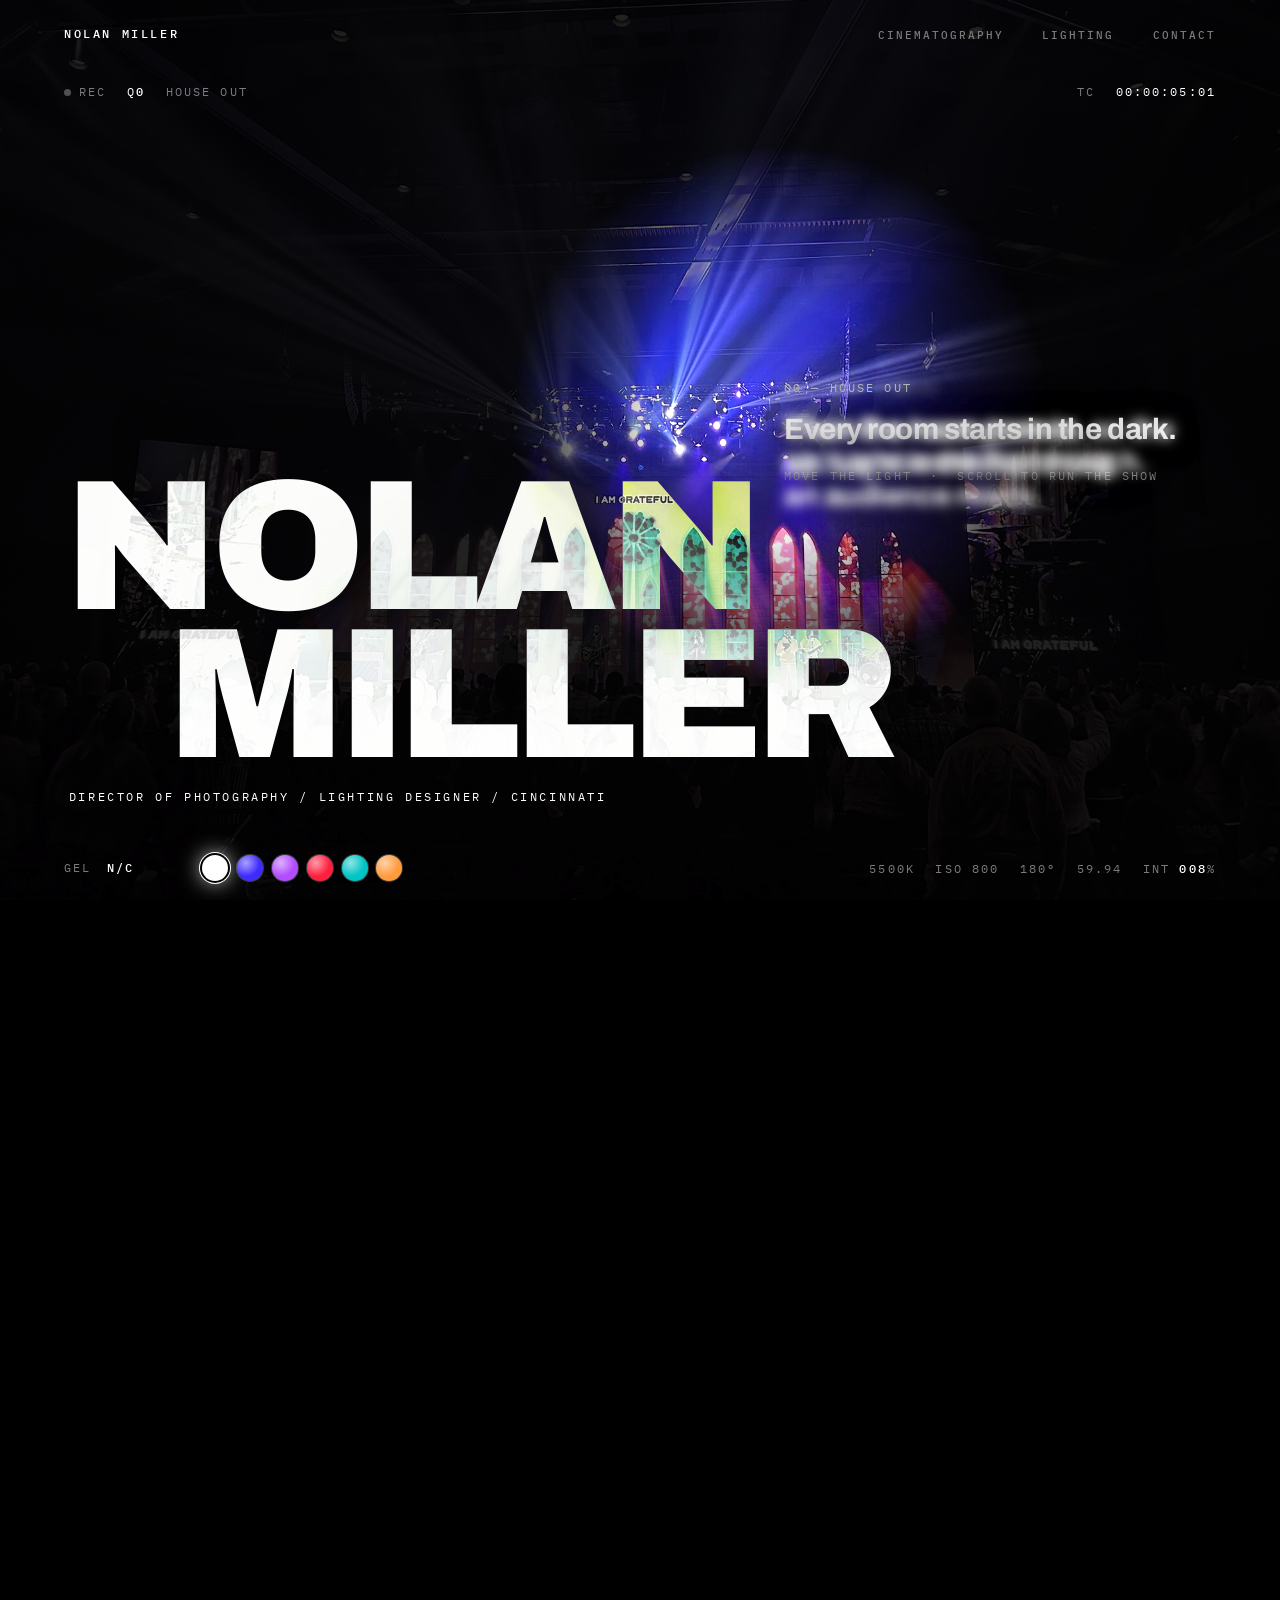
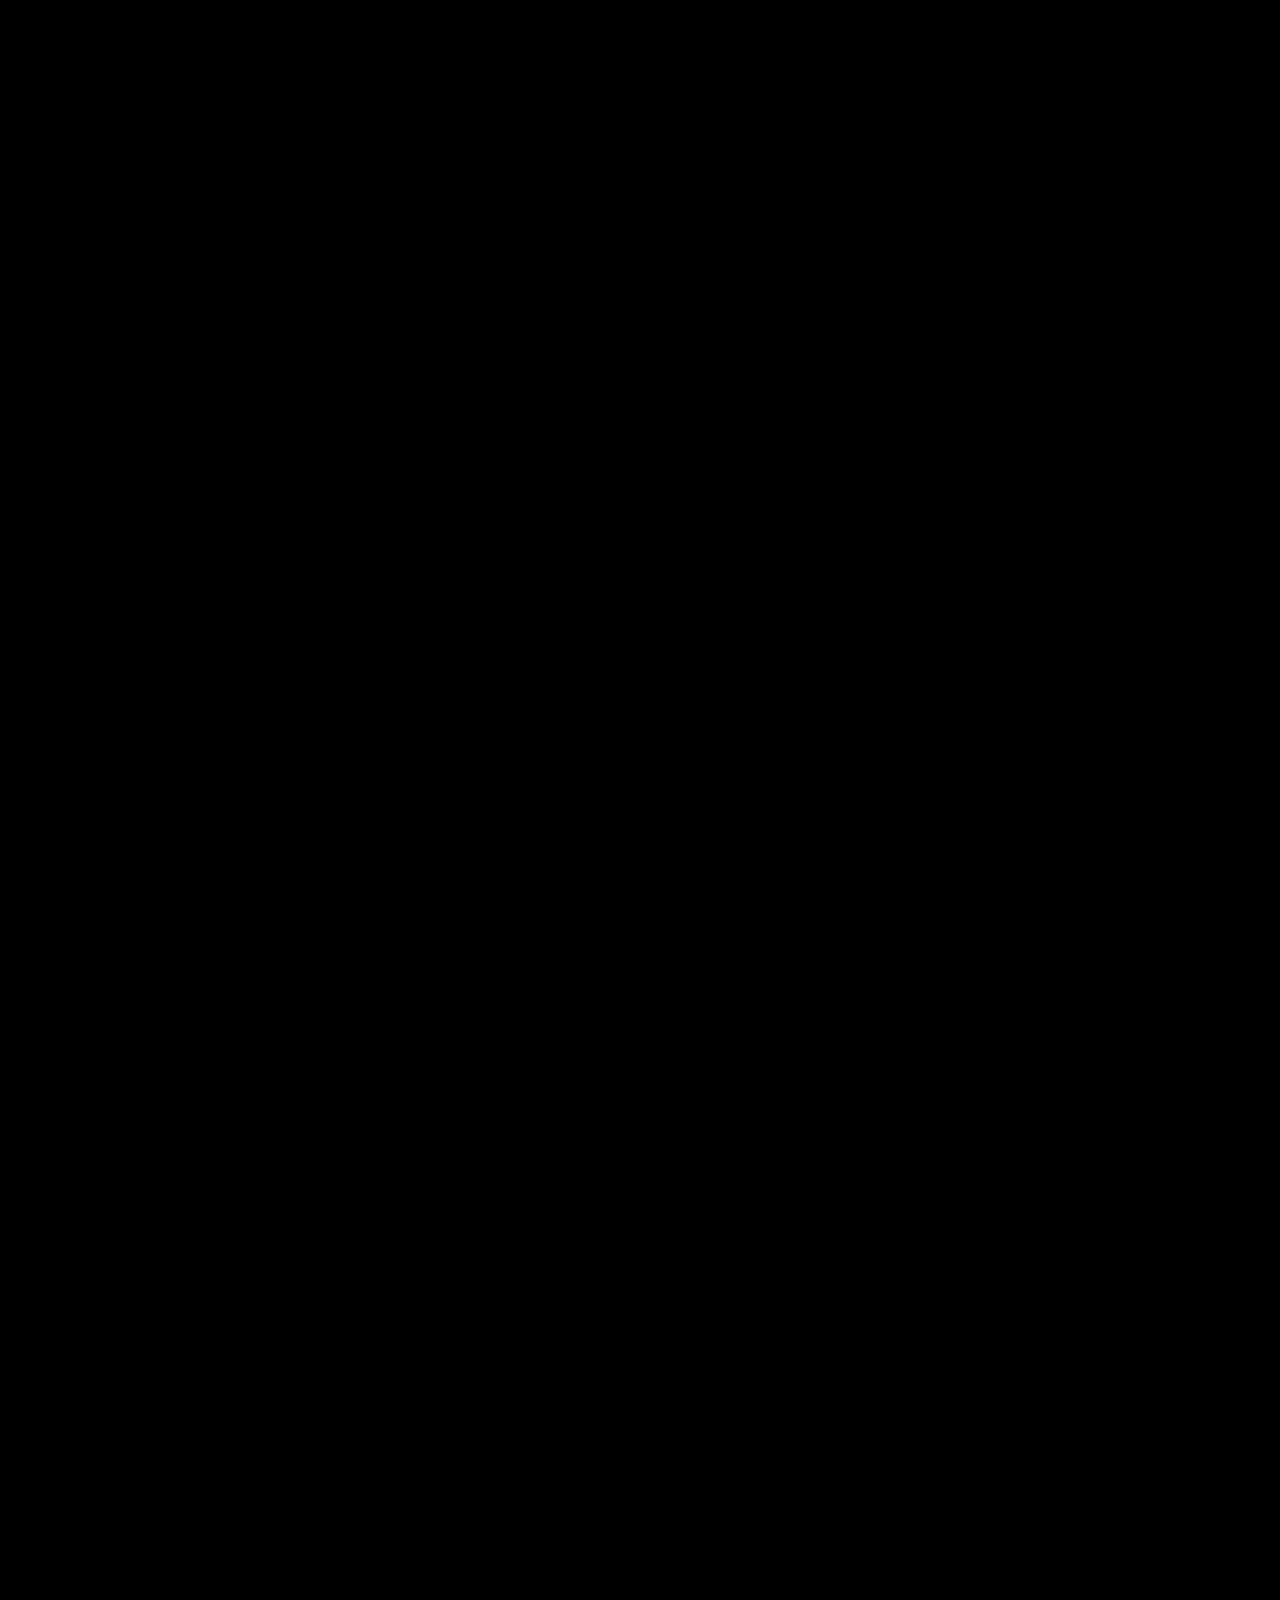
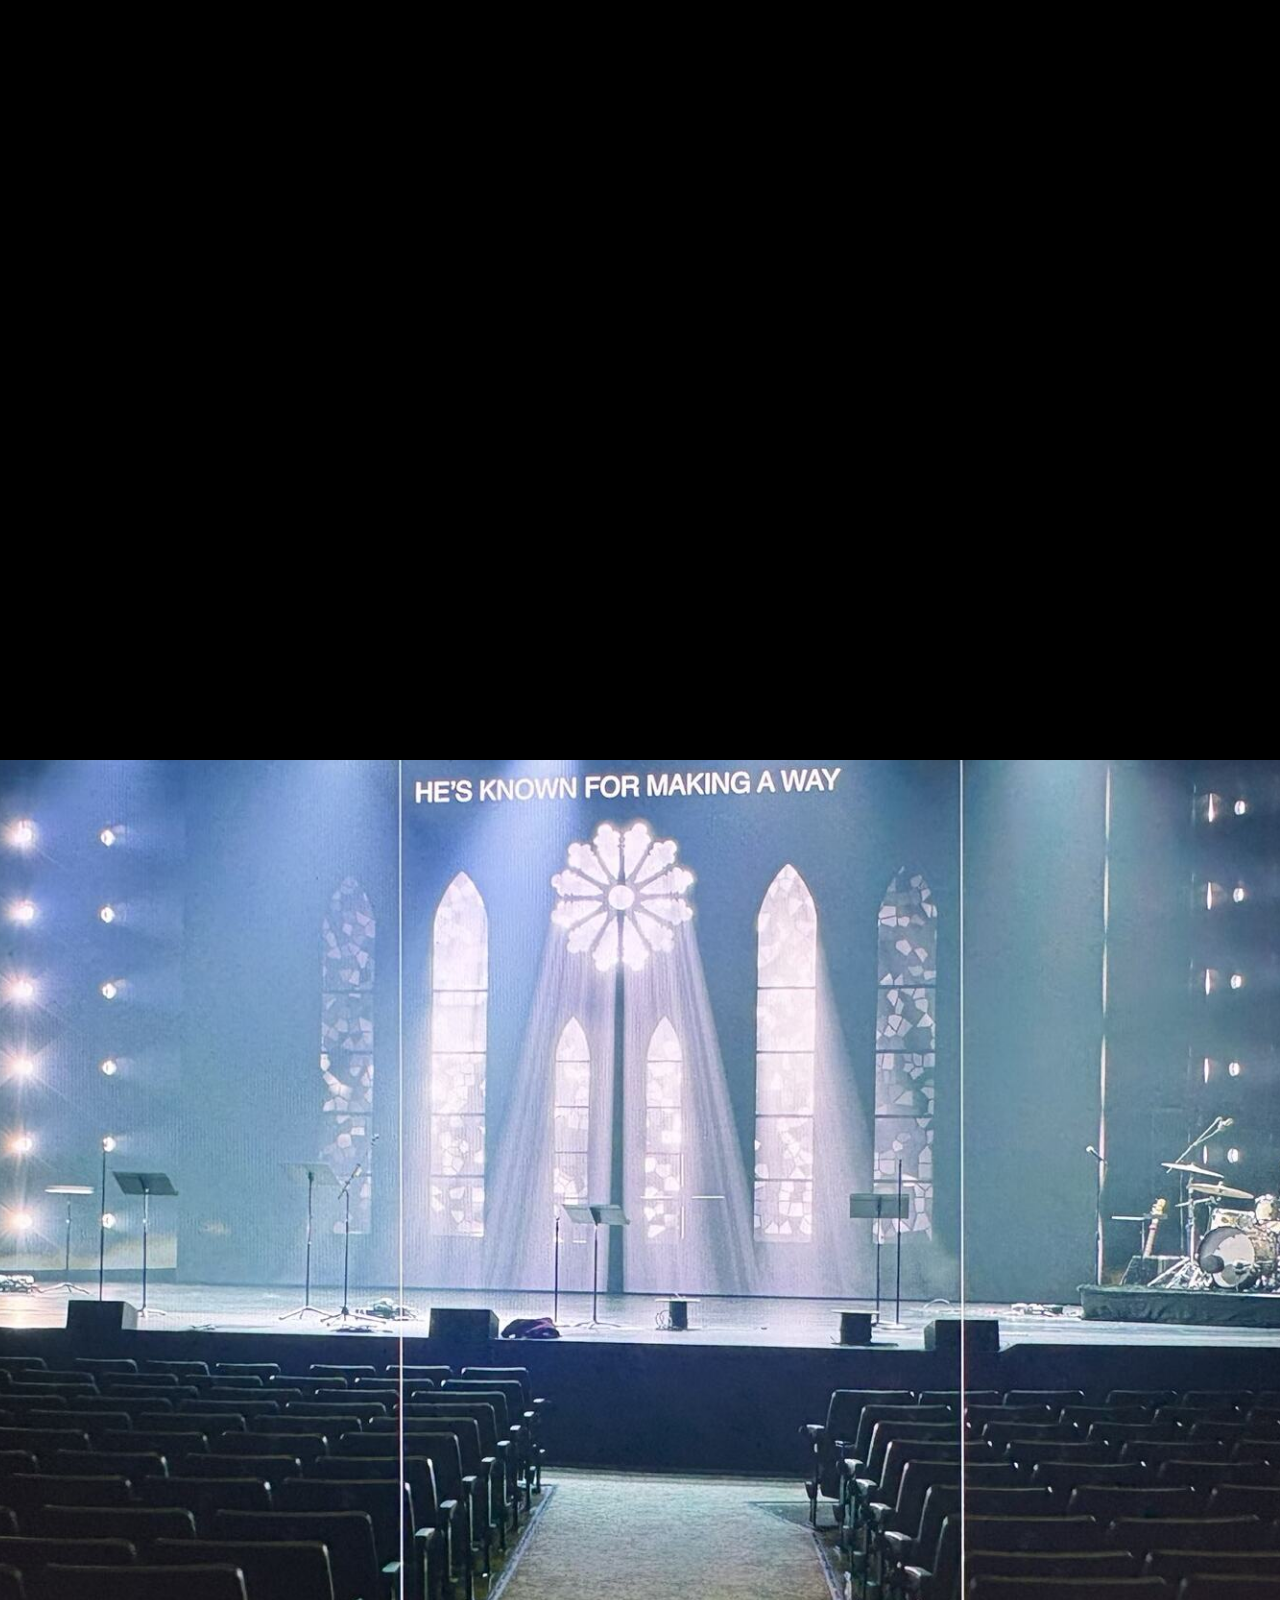
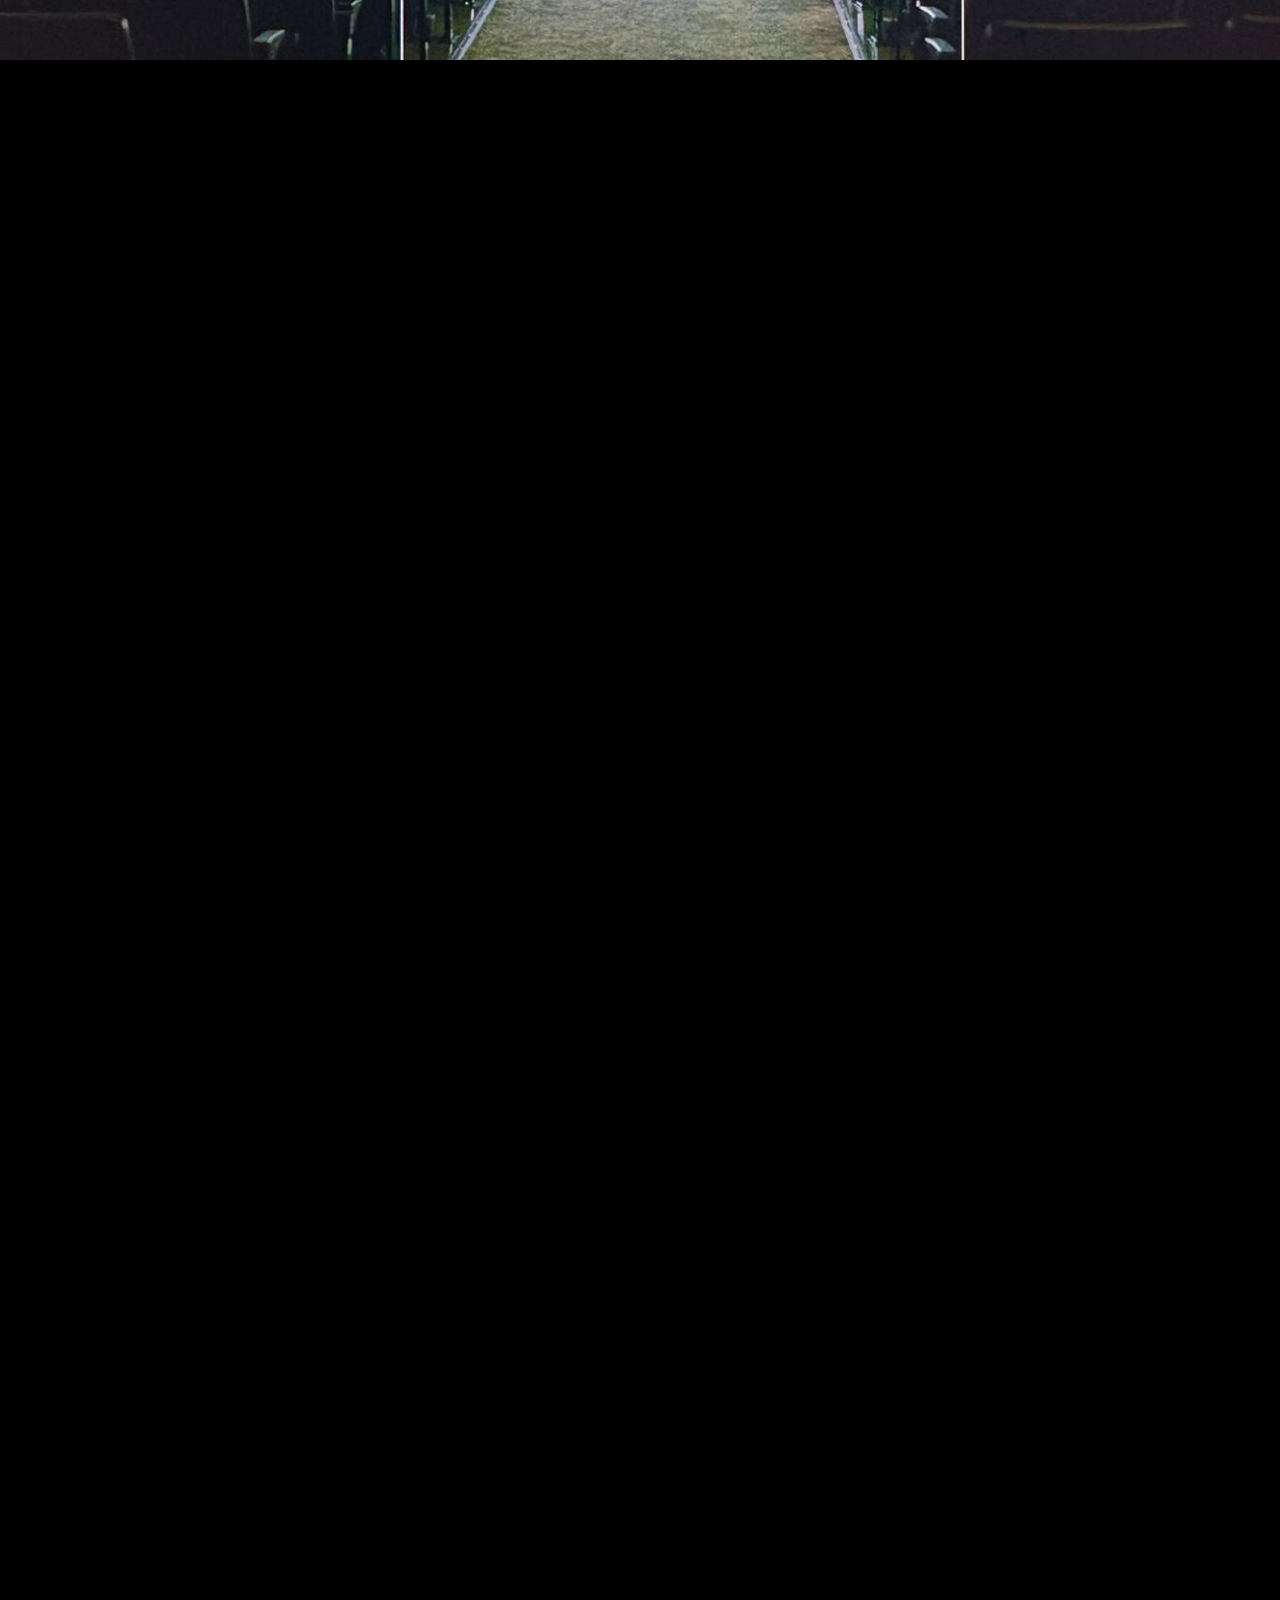
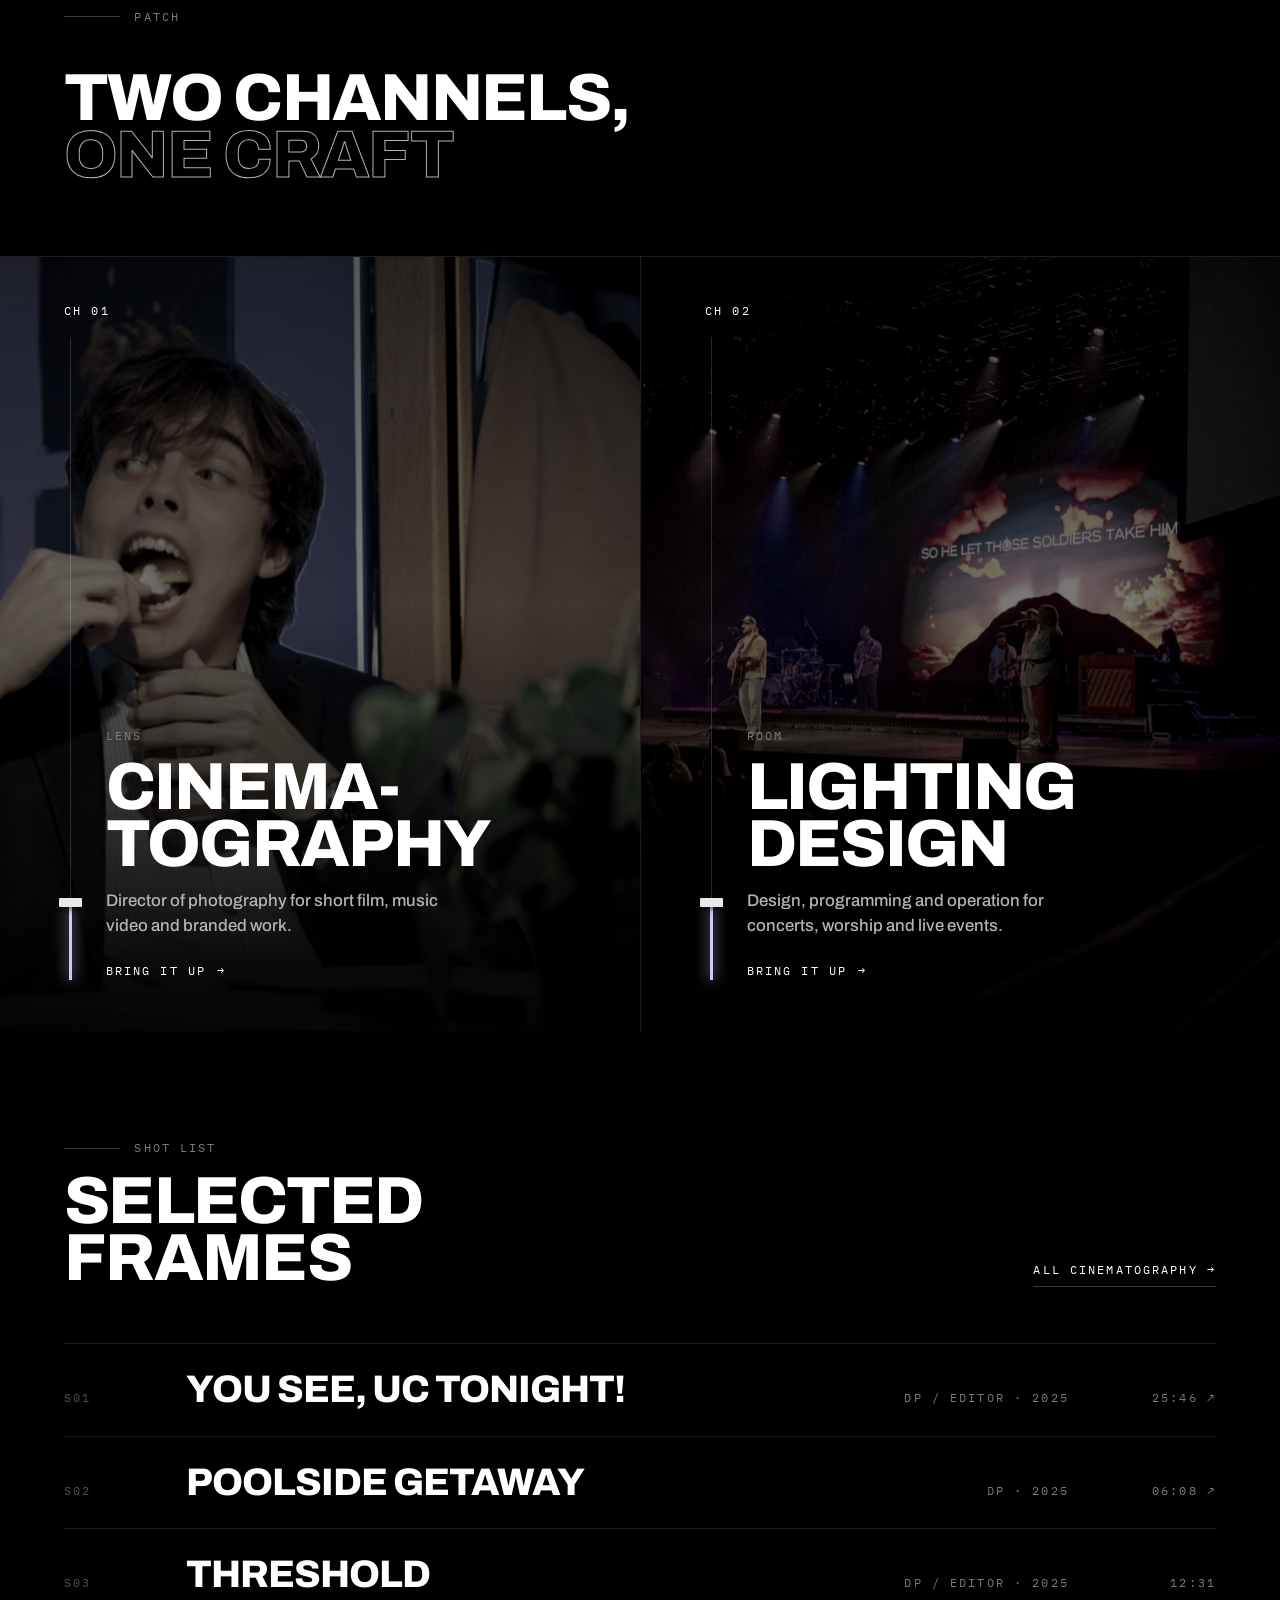
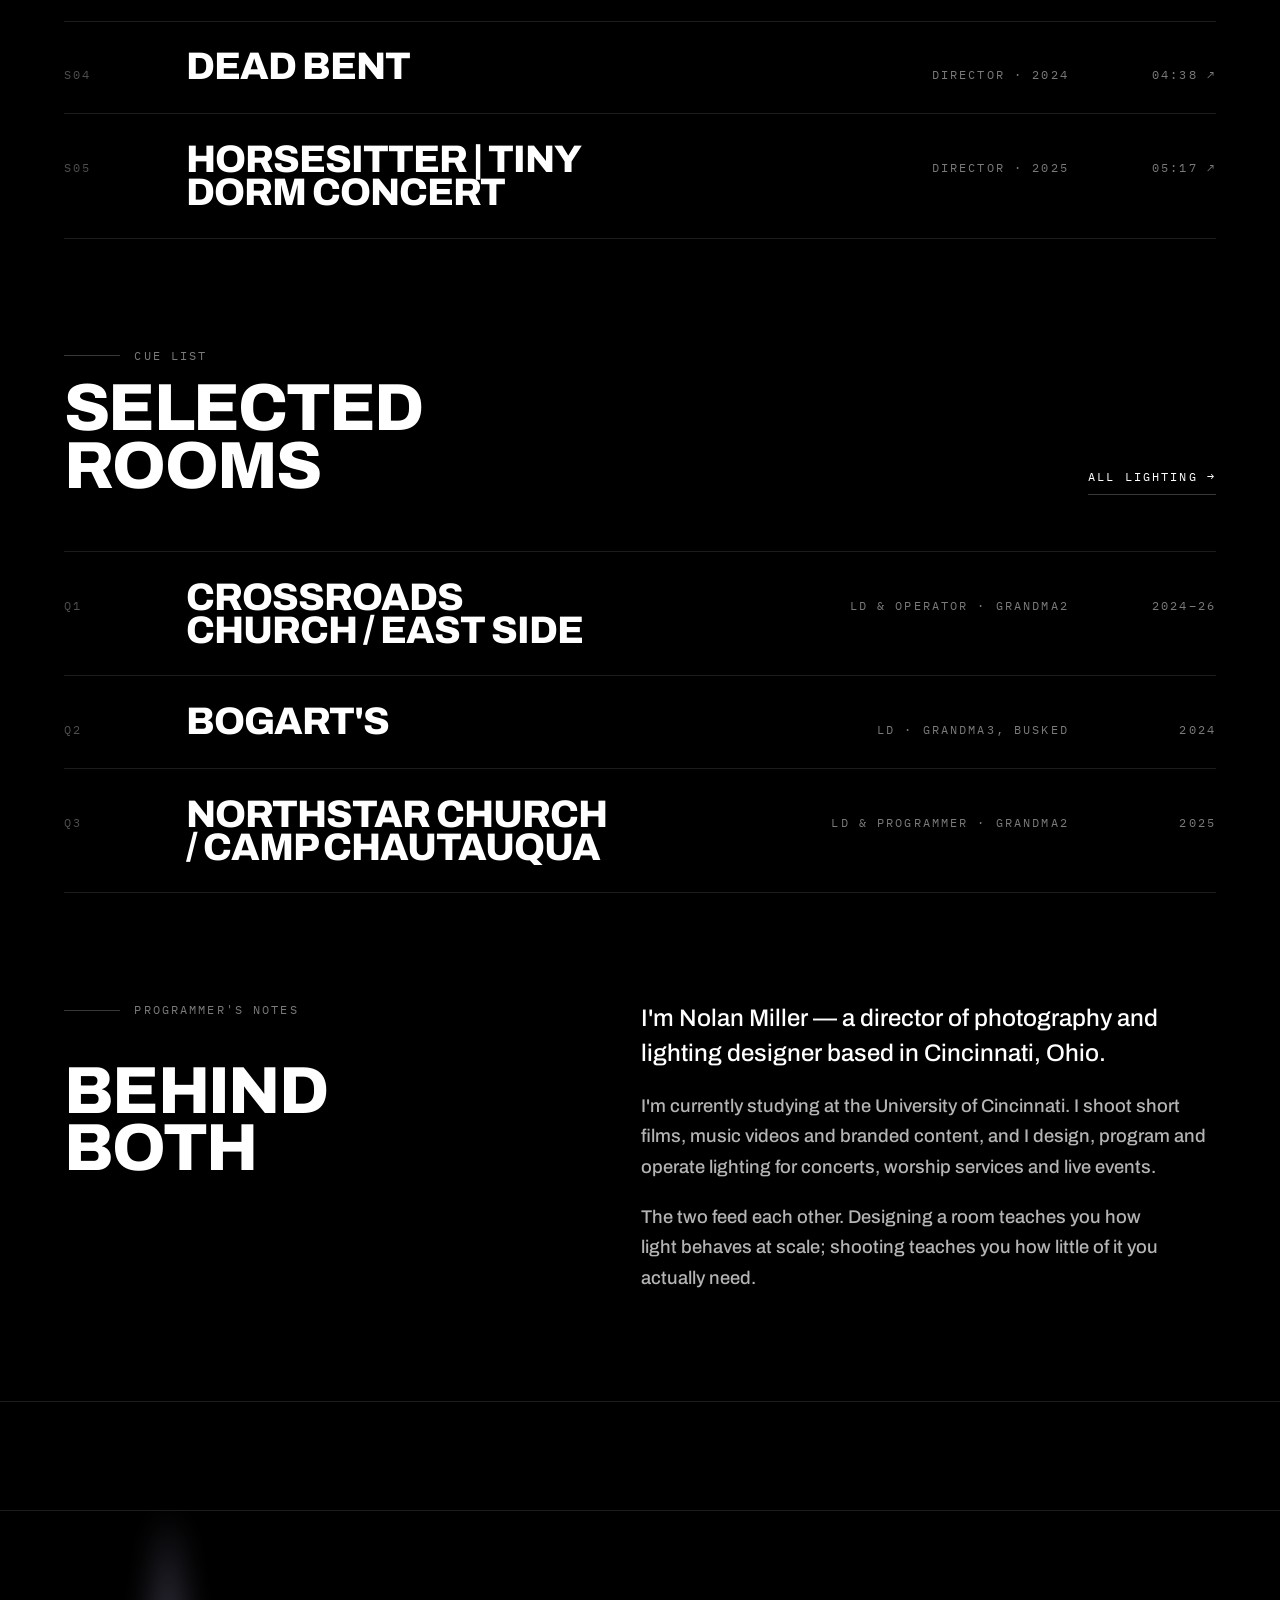
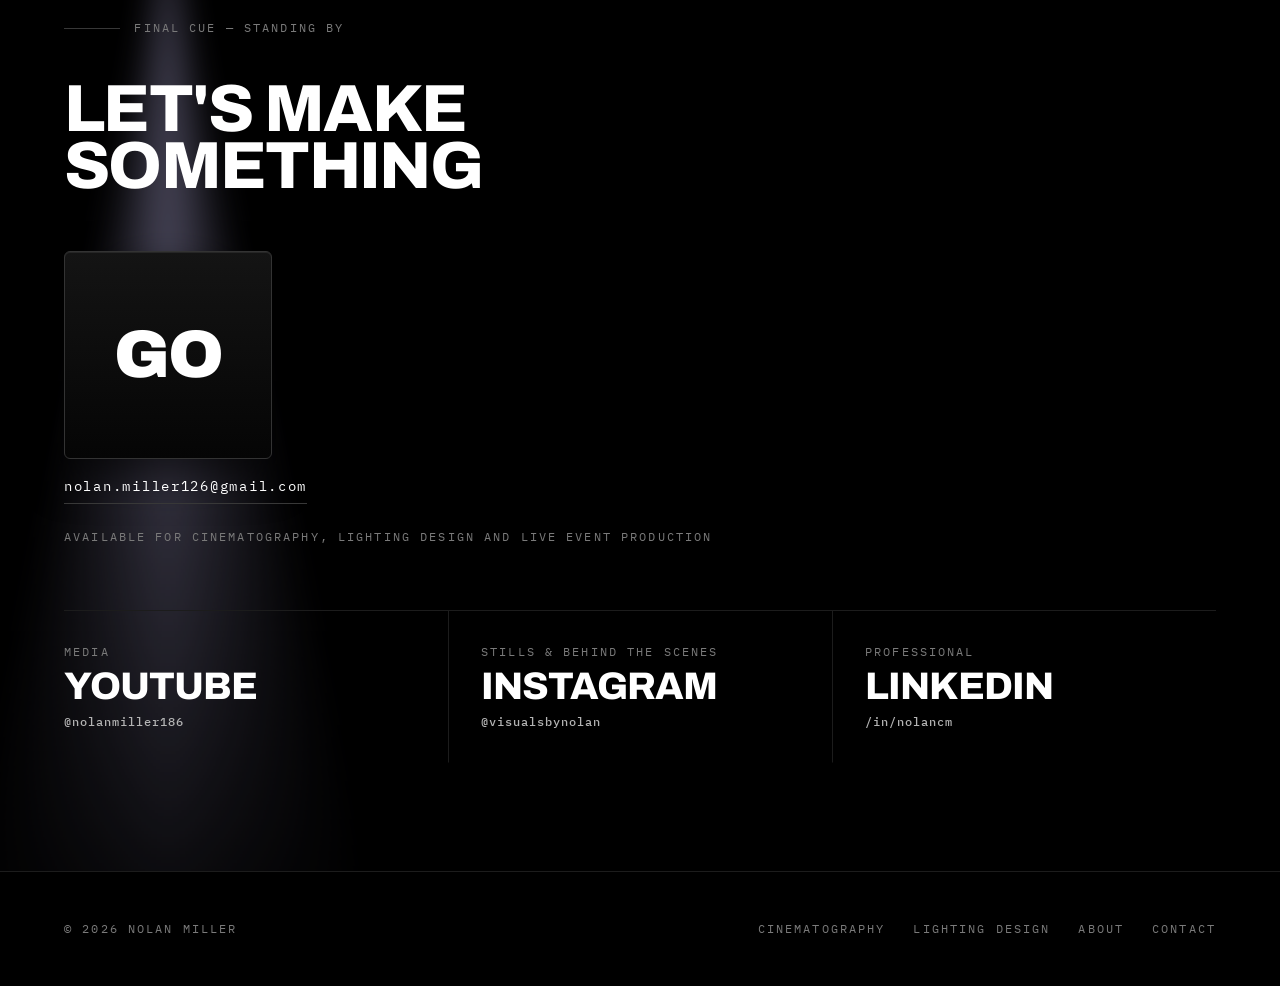
==== commit b0448aa7: "Add "pull back" section: the same room on a camera monitor After the cue stack, scrolling starts tig" ====
--- a/index.html
+++ b/index.html
@@ -109,7 +109,7 @@
         <span class="hud-dim">TC</span> <span data-tc>00:00:00:00</span>
       </div>
       <div class="hud hud--br mono" aria-hidden="true">
-        <span>5600K</span><span>T2.8</span><span>180&deg;</span><span>INT <b class="mono--lit" data-int>000</b>%</span>
+        <span>5500K</span><span>ISO 800</span><span>180&deg;</span><span>59.94</span><span>INT <b class="mono--lit" data-int>000</b>%</span>
       </div>
 
       <h1 class="show-title display">
@@ -154,6 +154,28 @@
   </section>
 
   <!-- ======================================================================
+       PULL BACK — the same room on a camera monitor. Scroll starts tight on
+       the stage and pulls out until the monitor's own overlay is in frame.
+       ====================================================================== -->
+  <section class="monitor" aria-labelledby="mon-h">
+    <div class="monitor-stage">
+      <div class="monitor-plate">
+        <img src="/images/opt/monitor-2000.jpg"
+             srcset="/images/opt/monitor-1200.jpg 1200w, /images/opt/monitor-2000.jpg 2000w"
+             sizes="max(100vw, 133vh)"
+             alt="A SmallHD monitor showing a RED camera feed of an empty worship room: a stained-glass video wall, haze beams and banks of lights, recording 6K at 59.94 fps."
+             width="2000" height="1500" loading="lazy" decoding="async">
+      </div>
+      <div class="monitor-copy">
+        <p class="eyebrow mono">Q4 — Pull back</p>
+        <h2 class="display d-lg" id="mon-h">Same room.<br><em>Other audience.</em></h2>
+        <p class="lede">The light has to read twice — once for the people in the seats,
+          and once for the <strong>sensor</strong>, for everyone who watches it later.</p>
+      </div>
+    </div>
+  </section>
+
+  <!-- ======================================================================
        CHANNELS — the two disciplines as console channel strips.
        ====================================================================== -->
   <section class="channels" aria-label="Disciplines">
--- a/assets/cue.css
+++ b/assets/cue.css
@@ -335,6 +335,58 @@
 }
 .gel:has(input:focus-visible) { outline: 2px solid #fff; outline-offset: 4px; }
 
+
+/* ==========================================================================
+   PULL BACK — tight on the stage, out to the monitor
+   ========================================================================== */
+
+.monitor { position: relative; height: 100vh; height: 100svh; }
+.js .monitor { height: 260vh; height: 260svh; }
+
+.monitor-stage {
+  --zoom: 1; --reveal: 1;   /* no-JS: the whole monitor, captioned */
+  position: sticky; top: 0;
+  height: 100vh; height: 100svh;
+  overflow: hidden;
+  background: #000;
+  isolation: isolate;
+}
+.js .monitor-stage { --zoom: 1.5; --reveal: 0; }
+
+/* Same cover-box trick as the show. The origin is the centre of the monitor's
+   picture area, so at 1.5x the overlay bars sit just outside the viewport. */
+.monitor-plate {
+  position: absolute;
+  left: 50%; top: 50%;
+  width: max(100vw, 133.34vh);
+  width: max(100vw, 133.34svh);
+  aspect-ratio: 4 / 3;
+  transform: translate(-50%, -50%) scale(var(--zoom));
+  transform-origin: 53.5% 48.7%;
+  will-change: transform;
+}
+.monitor-plate img { width: 100%; height: 100%; object-fit: cover; }
+
+.monitor-stage::after {
+  content: '';
+  position: absolute; inset: 0;
+  background: linear-gradient(0deg, rgba(0,0,0,.92) 0%, rgba(0,0,0,.55) 32%, transparent 60%);
+  opacity: var(--reveal);
+  pointer-events: none;
+}
+
+.monitor-copy {
+  position: absolute;
+  z-index: 2;
+  left: var(--pad); right: var(--pad);
+  bottom: clamp(2rem, 7vh, 4.5rem);
+  max-width: 44rem;
+  opacity: var(--reveal);
+  transform: translateY(calc((1 - var(--reveal)) * 2rem));
+}
+.monitor-copy .eyebrow { margin-bottom: 1.2rem; }
+.monitor-copy em { font-style: normal; color: transparent; -webkit-text-stroke: 1px rgba(255,255,255,.85); }
+.monitor-copy .lede { margin-top: 1.2rem; color: rgba(255,255,255,.8); }
 
 /* ==========================================================================
    CHANNELS — the disciplines as channel strips
@@ -631,6 +683,7 @@
 @media print {
   .show { height: auto !important; }
   .show-stage { position: static; height: auto; }
+  .monitor { display: none; }
   .show-plate, .letterbox, .framelines, .hud, .gels, .cues, .peek, .finale-beam { display: none !important; }
   .show-title { position: static; color: #000; mix-blend-mode: normal; -webkit-text-stroke: 0; padding: 2rem; }
   .cue-page::after { display: none; }
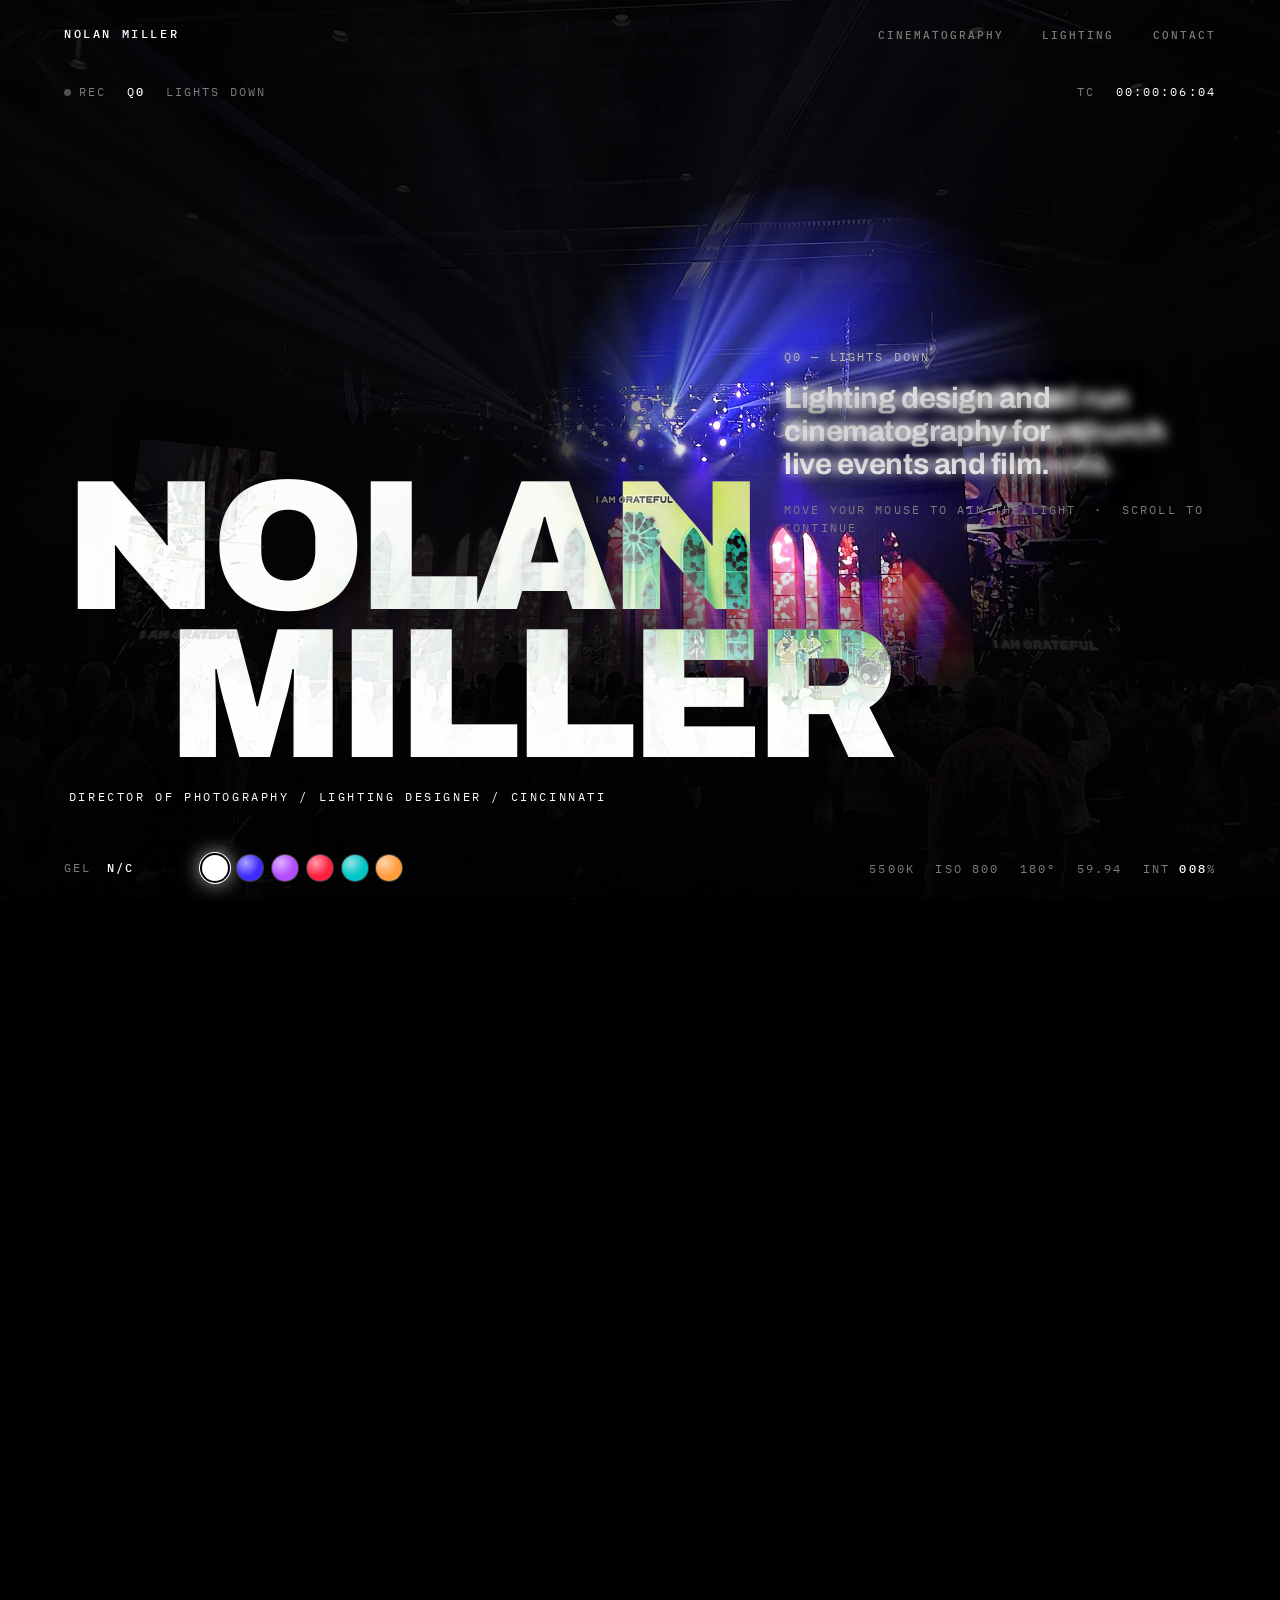
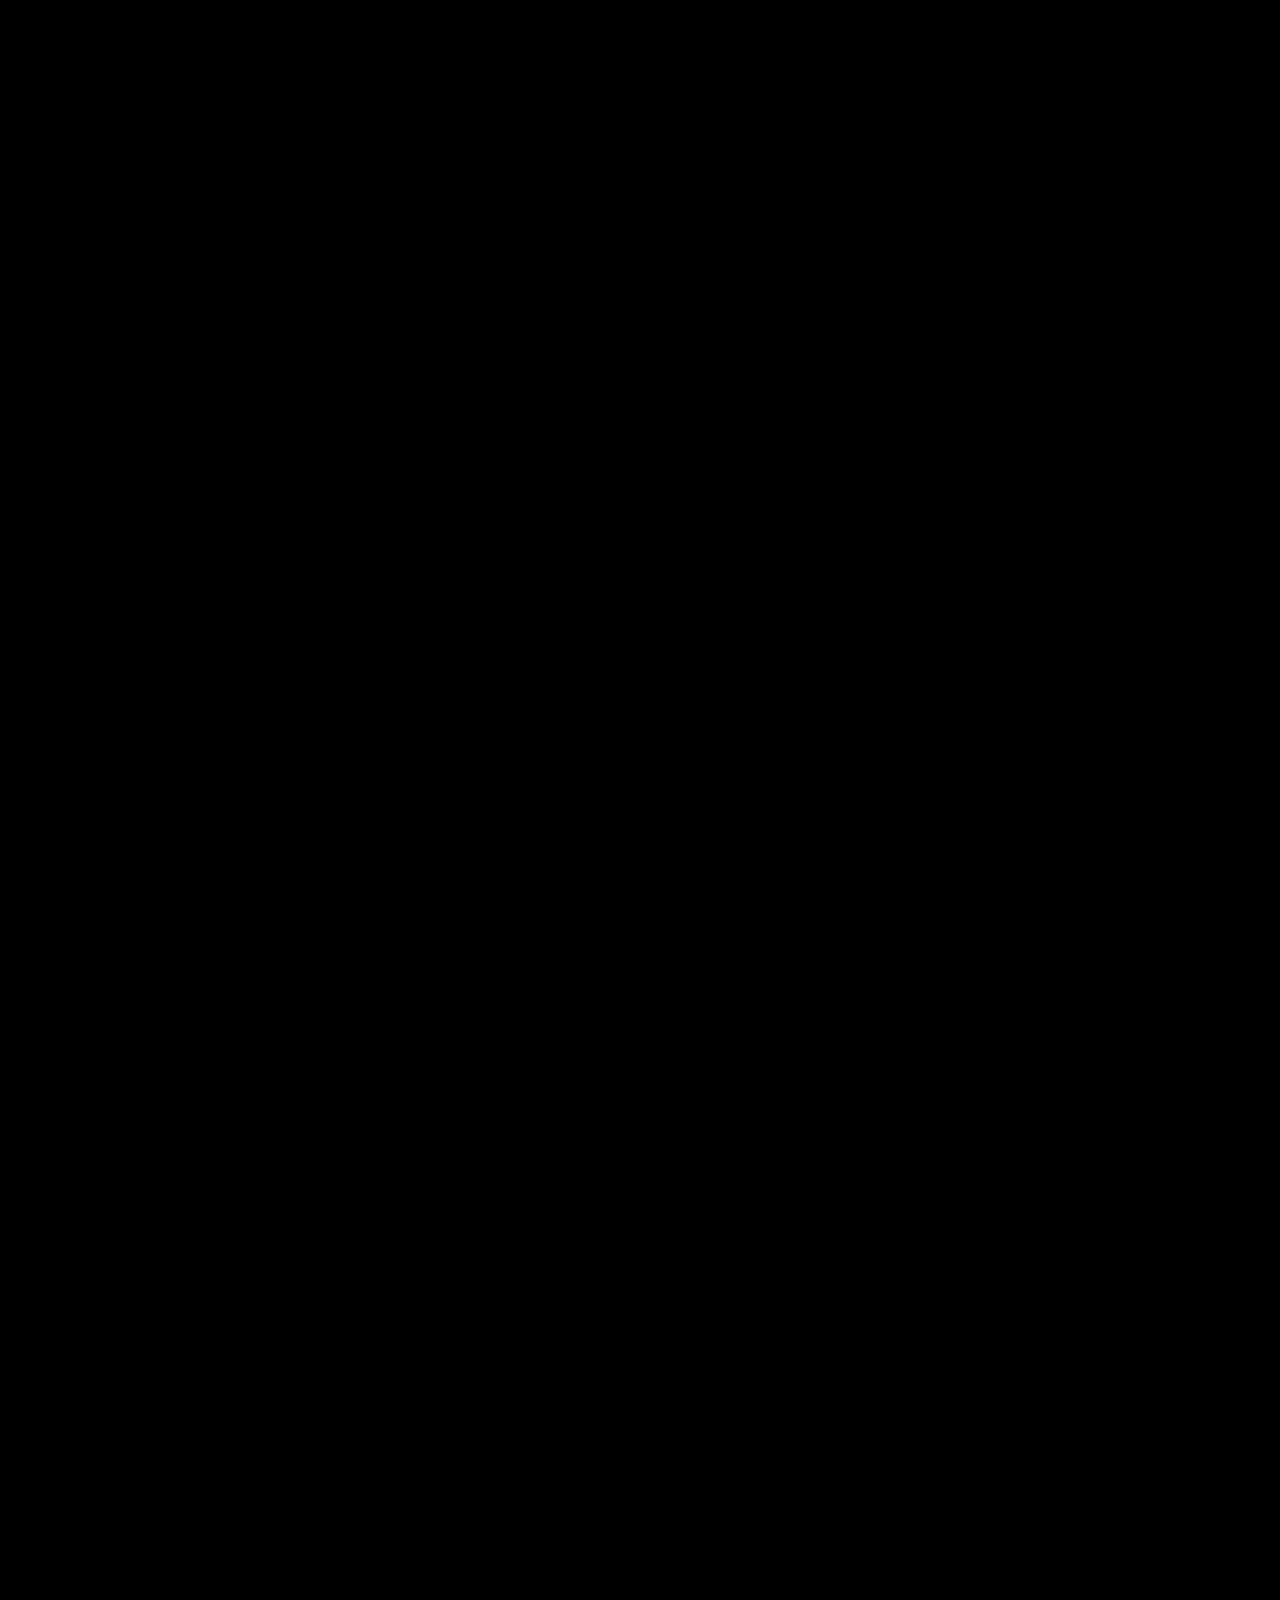
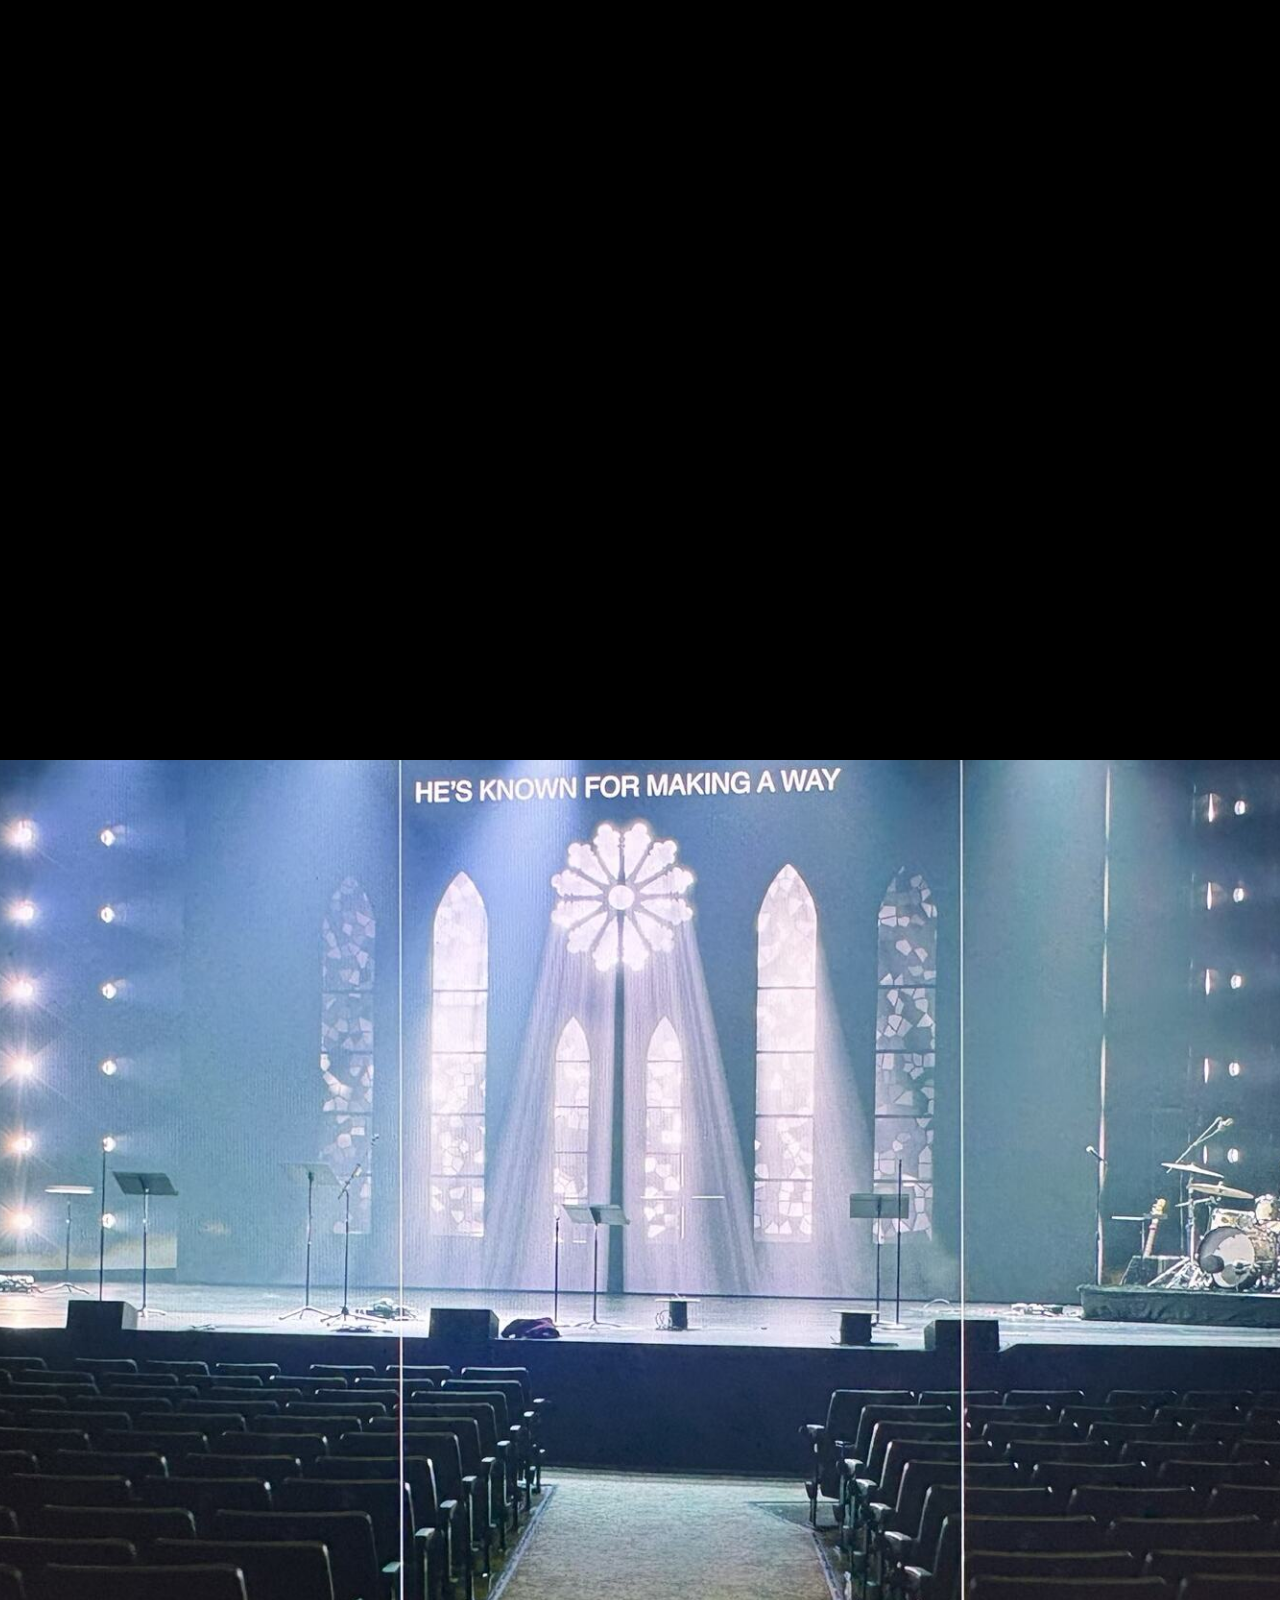
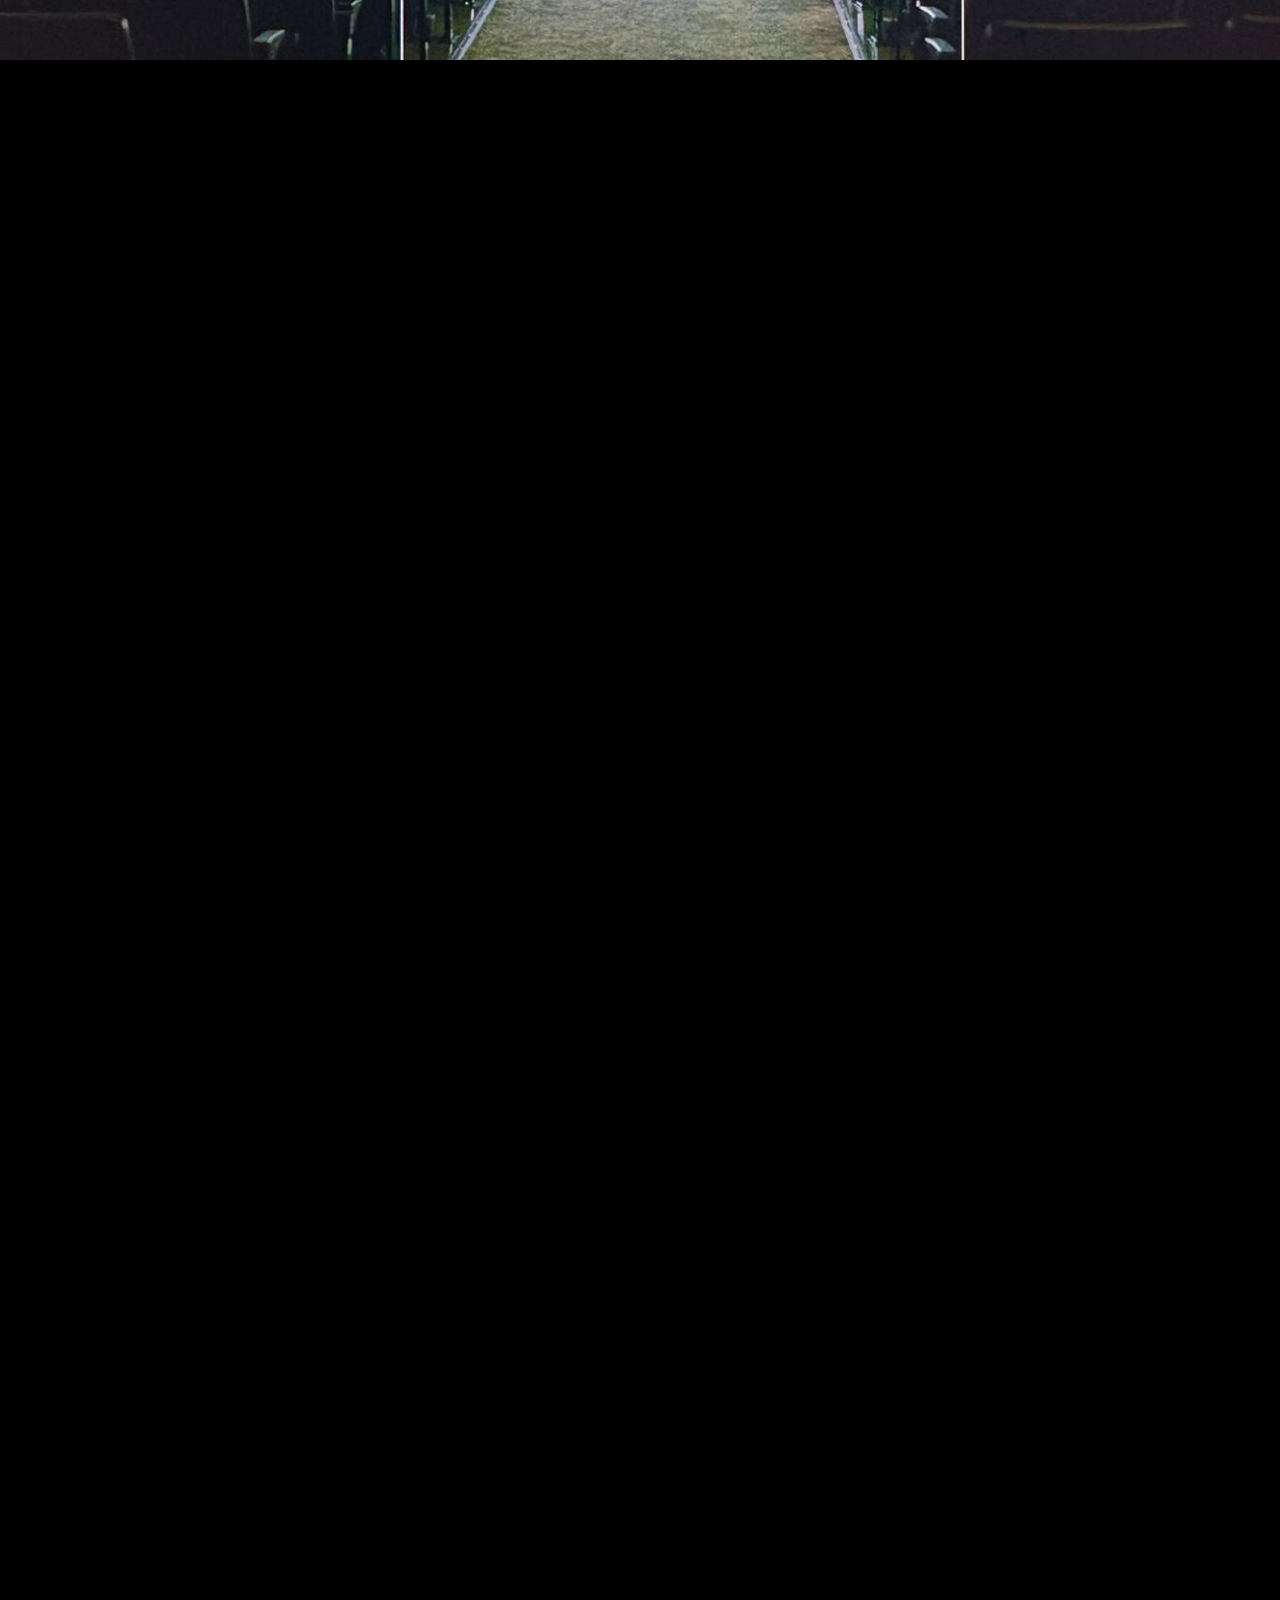
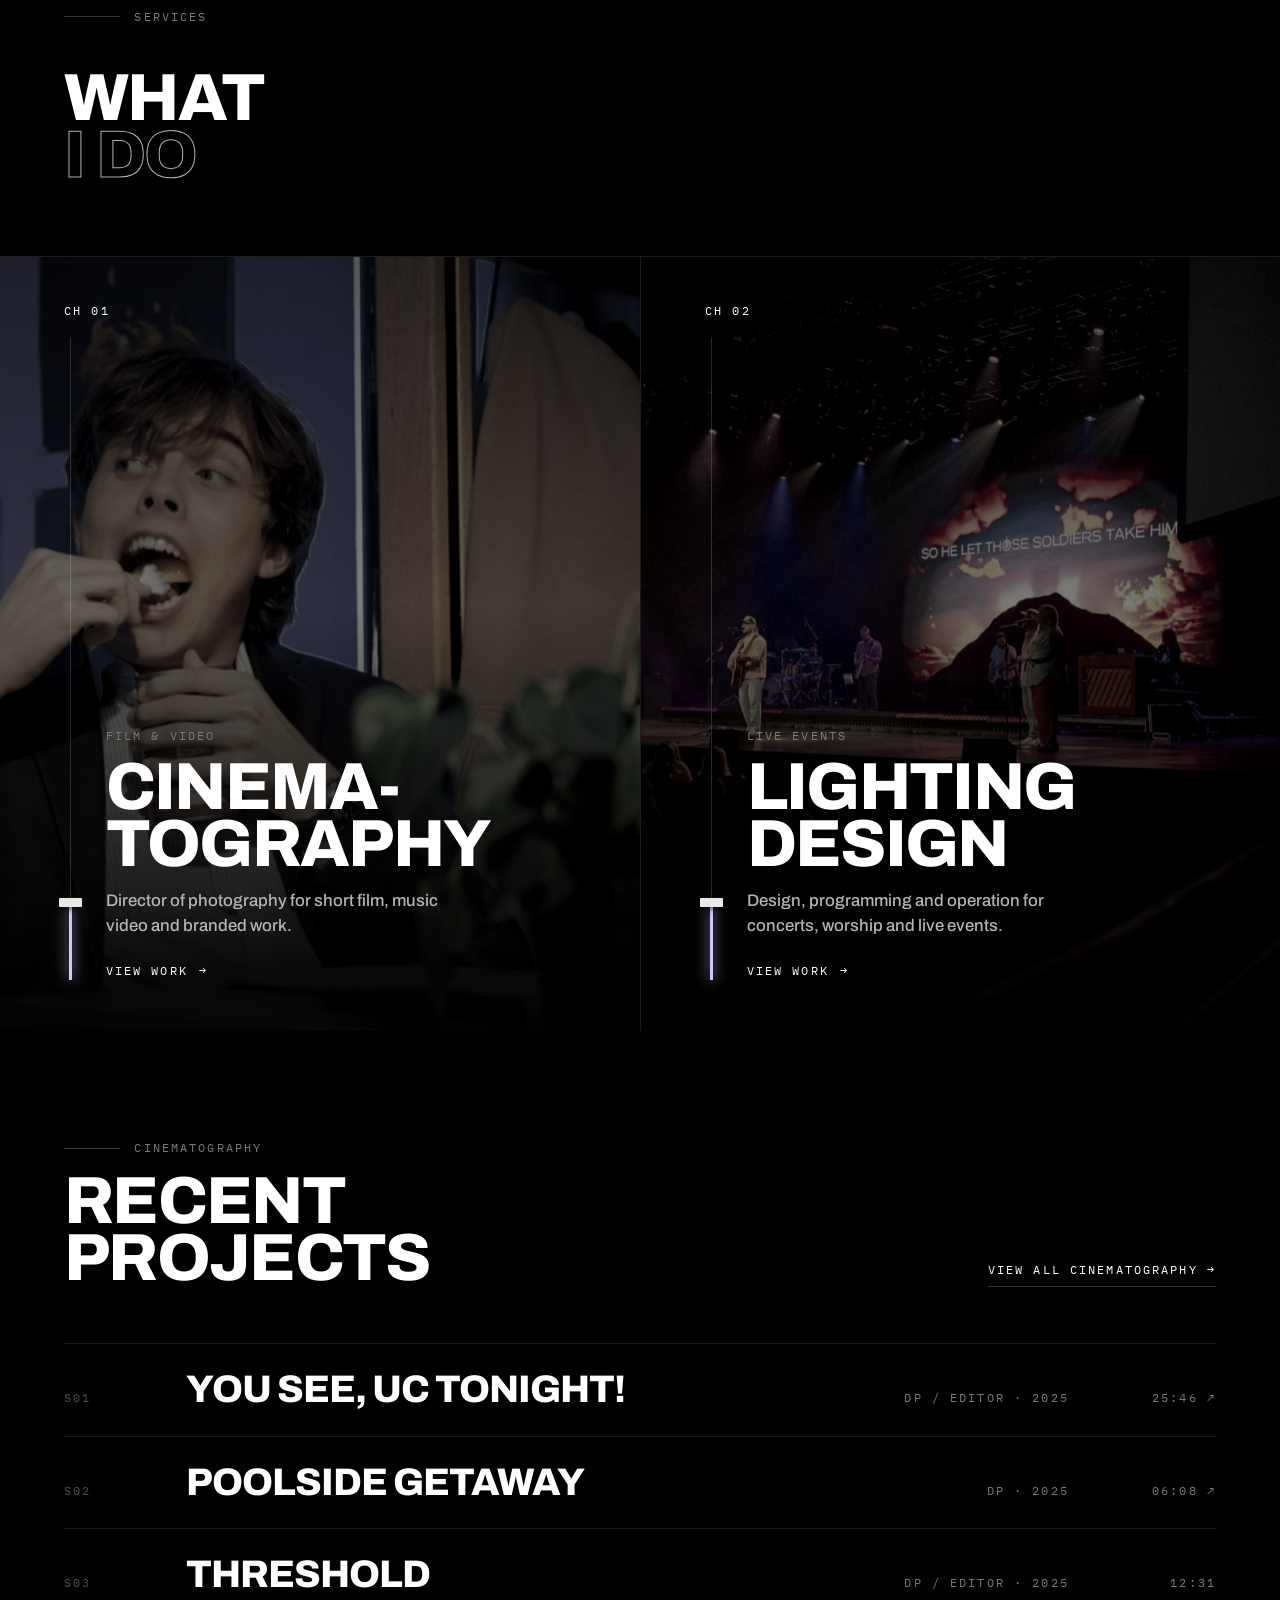
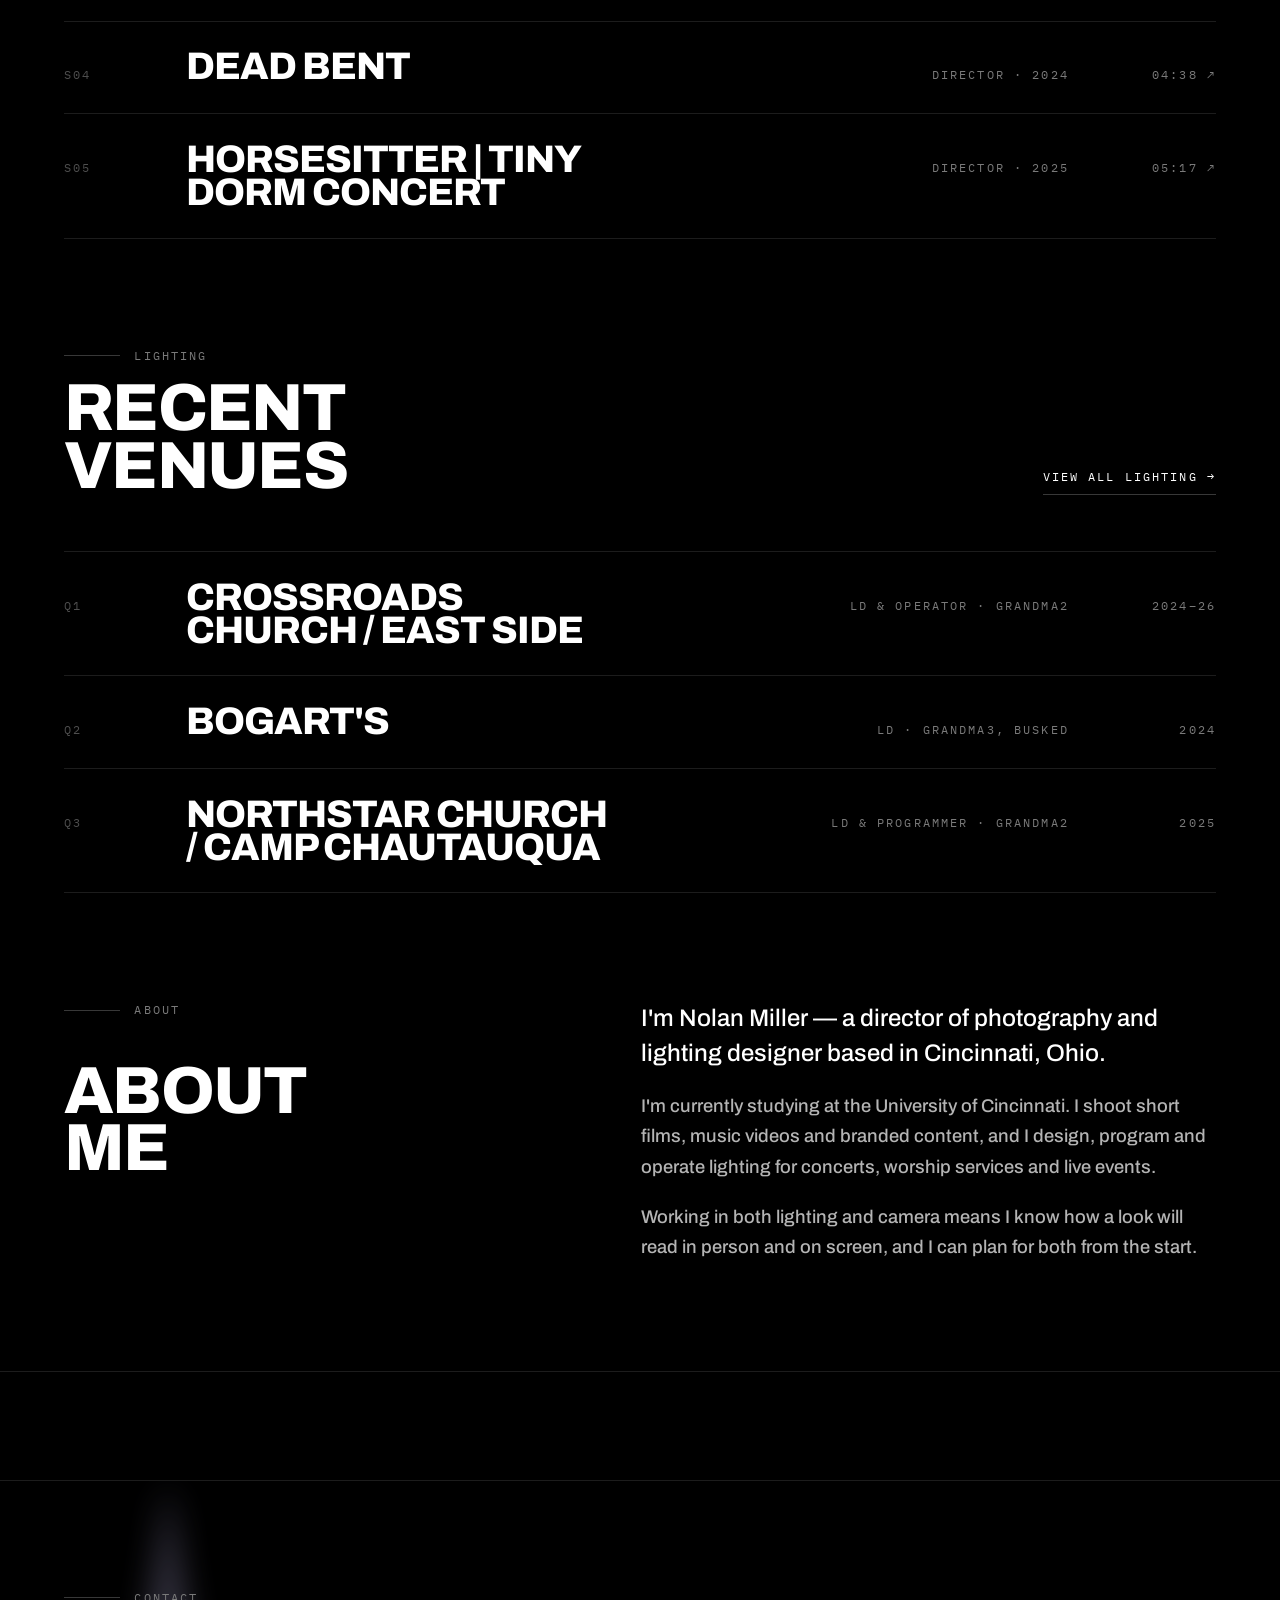
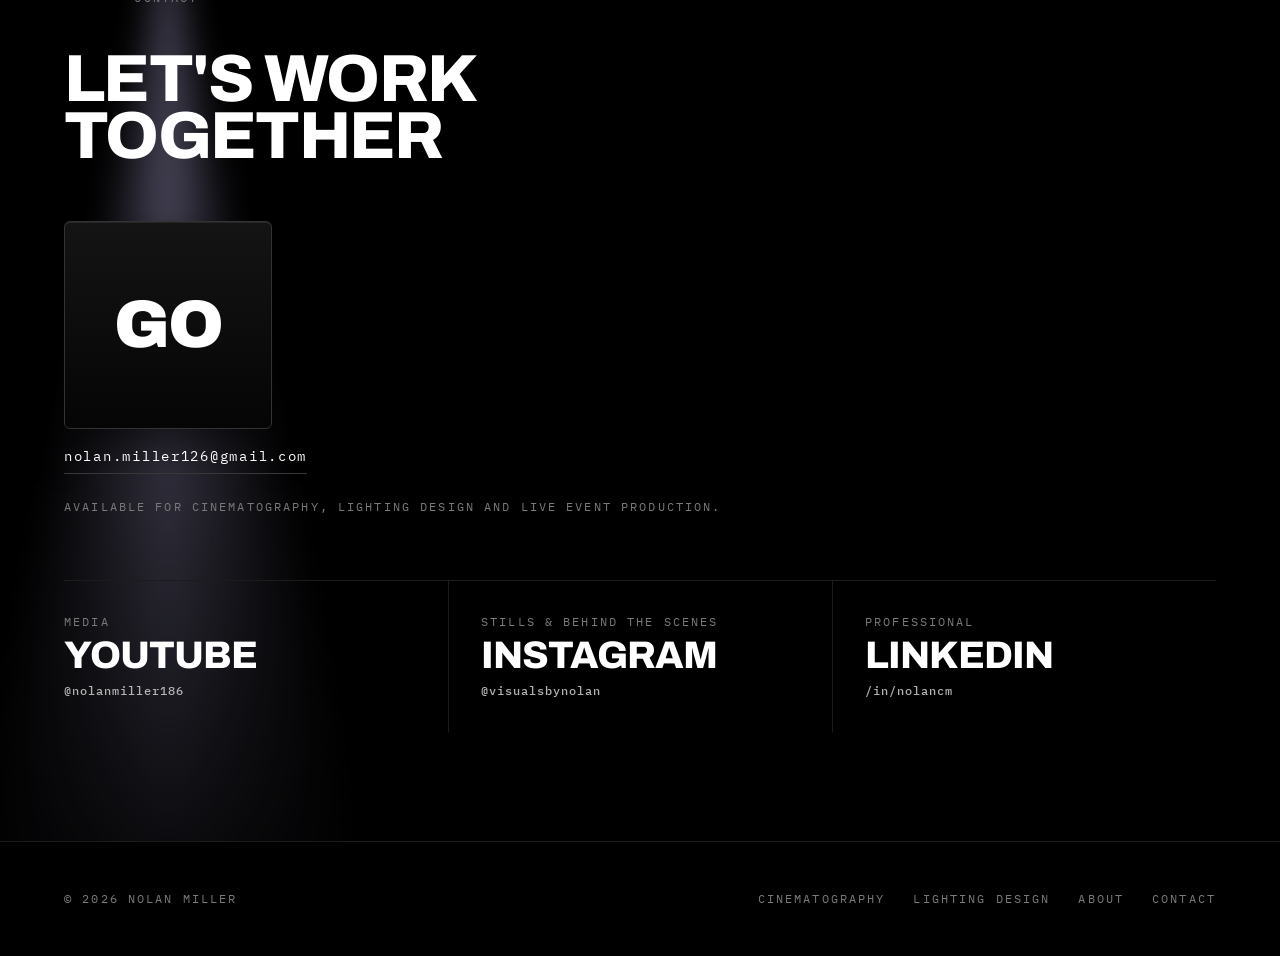
==== commit c692c434: "Rewrite site copy in plain, direct language Replace the poetic taglines and theatre-jargon headings " ====
--- a/index.html
+++ b/index.html
@@ -15,7 +15,7 @@
 <meta property="og:type" content="website">
 <meta property="og:url" content="https://www.nolanmillermedia.com/">
 <meta property="og:title" content="Nolan Miller — Director of Photography &amp; Lighting Designer">
-<meta property="og:description" content="A frame keeps the light. A room lets it go. Cinematography and lighting design, Cincinnati, Ohio.">
+<meta property="og:description" content="Cinematography and lighting design for film, concerts, church services and live events. Based in Cincinnati, Ohio.">
 <meta property="og:image" content="https://www.nolanmillermedia.com/images/social-preview.png">
 <meta name="twitter:card" content="summary_large_image">
 
@@ -103,7 +103,7 @@
       <div class="hud hud--tl mono mono--lit" aria-hidden="true">
         <span class="rec"><i></i>Rec</span>
         <span>Q<b data-cue-no>0</b></span>
-        <span class="hud-dim" data-cue-label>House out</span>
+        <span class="hud-dim" data-cue-label>Lights down</span>
       </div>
       <div class="hud hud--tr mono mono--lit" aria-hidden="true">
         <span class="hud-dim">TC</span> <span data-tc>00:00:00:00</span>
@@ -120,21 +120,21 @@
 
       <ol class="cues" aria-label="Cue stack">
         <li class="cue" data-q="0">
-          <p class="mono">Q0 — House out</p>
-          <p class="cue-line">Every room starts in the dark.</p>
-          <p class="cue-hint mono"><span class="hint-fine">Move the light</span><span class="hint-touch">Drag the light</span> &nbsp;·&nbsp; scroll to run the show</p>
+          <p class="mono">Q0 — Lights down</p>
+          <p class="cue-line">Lighting design and cinematography for live events and film.</p>
+          <p class="cue-hint mono"><span class="hint-fine">Move your mouse to aim the light</span><span class="hint-touch">Drag to aim the light</span> &nbsp;·&nbsp; Scroll to continue</p>
         </li>
         <li class="cue" data-q="1">
-          <p class="mono">Q1 — Haze &amp; beams</p>
-          <p class="cue-line">Then the haze goes in, so the air has something to catch.</p>
+          <p class="mono">Q1 — Beams</p>
+          <p class="cue-line">I design, program and run lighting for concerts, church services and live events.</p>
         </li>
         <li class="cue" data-q="2">
-          <p class="mono">Q2 — Full look</p>
-          <p class="cue-line">Then the room comes up. Light is the first thing an audience reads.</p>
+          <p class="mono">Q2 — Full stage</p>
+          <p class="cue-line">Every look is built for the people in the room.</p>
         </li>
         <li class="cue" data-q="3">
-          <p class="mono">Q3 — Through the lens</p>
-          <p class="cue-line">And then I frame it. <em>A frame keeps the light. A room lets it go.</em></p>
+          <p class="mono">Q3 — On camera</p>
+          <p class="cue-line">And it has to look just as good on camera.</p>
         </li>
       </ol>
 
@@ -167,10 +167,10 @@
              width="2000" height="1500" loading="lazy" decoding="async">
       </div>
       <div class="monitor-copy">
-        <p class="eyebrow mono">Q4 — Pull back</p>
-        <h2 class="display d-lg" id="mon-h">Same room.<br><em>Other audience.</em></h2>
-        <p class="lede">The light has to read twice — once for the people in the seats,
-          and once for the <strong>sensor</strong>, for everyone who watches it later.</p>
+        <p class="eyebrow mono">Q4 — On camera</p>
+        <h2 class="display d-lg" id="mon-h">Built for the room.<br><em>Ready for camera.</em></h2>
+        <p class="lede">I light for the live audience and the camera at the same time, so a service or
+          show looks <strong>as good on screen</strong> as it does in person.</p>
       </div>
     </div>
   </section>
@@ -180,8 +180,8 @@
        ====================================================================== -->
   <section class="channels" aria-label="Disciplines">
     <header class="sect-head shell">
-      <p class="eyebrow mono reveal">Patch</p>
-      <h2 class="display d-lg reveal reveal-1">Two channels,<br><em>one craft</em></h2>
+      <p class="eyebrow mono reveal">Services</p>
+      <h2 class="display d-lg reveal reveal-1">What<br><em>I do</em></h2>
     </header>
 
     <div class="strips">
@@ -194,10 +194,10 @@
         <span class="strip-ch mono mono--lit">CH 01</span>
         <span class="strip-fader" aria-hidden="true"><i></i></span>
         <span class="strip-body">
-          <span class="strip-kicker mono">Lens</span>
+          <span class="strip-kicker mono">Film &amp; video</span>
           <span class="display d-lg strip-title">Cinema&shy;tography</span>
           <span class="strip-sub">Director of photography for short film, music video and branded work.</span>
-          <span class="strip-go mono mono--lit">Bring it up <span aria-hidden="true">&rarr;</span></span>
+          <span class="strip-go mono mono--lit">View work <span aria-hidden="true">&rarr;</span></span>
         </span>
       </a>
 
@@ -210,10 +210,10 @@
         <span class="strip-ch mono mono--lit">CH 02</span>
         <span class="strip-fader" aria-hidden="true"><i></i></span>
         <span class="strip-body">
-          <span class="strip-kicker mono">Room</span>
+          <span class="strip-kicker mono">Live events</span>
           <span class="display d-lg strip-title">Lighting Design</span>
           <span class="strip-sub">Design, programming and operation for concerts, worship and live events.</span>
-          <span class="strip-go mono mono--lit">Bring it up <span aria-hidden="true">&rarr;</span></span>
+          <span class="strip-go mono mono--lit">View work <span aria-hidden="true">&rarr;</span></span>
         </span>
       </a>
     </div>
@@ -224,9 +224,9 @@
        ====================================================================== -->
   <section class="list shell" aria-labelledby="shots-h">
     <div class="list-head">
-      <p class="eyebrow mono reveal">Shot list</p>
-      <h2 class="display d-lg reveal reveal-1" id="shots-h">Selected<br>frames</h2>
-      <a class="list-all mono mono--lit reveal reveal-2" href="/cinematography/">All cinematography &rarr;</a>
+      <p class="eyebrow mono reveal">Cinematography</p>
+      <h2 class="display d-lg reveal reveal-1" id="shots-h">Recent<br>projects</h2>
+      <a class="list-all mono mono--lit reveal reveal-2" href="/cinematography/">View all cinematography &rarr;</a>
     </div>
 
     <ul class="rows" data-preview>
@@ -273,9 +273,9 @@
        ====================================================================== -->
   <section class="list shell" aria-labelledby="cues-h">
     <div class="list-head">
-      <p class="eyebrow mono reveal">Cue list</p>
-      <h2 class="display d-lg reveal reveal-1" id="cues-h">Selected<br>rooms</h2>
-      <a class="list-all mono mono--lit reveal reveal-2" href="/lighting/">All lighting &rarr;</a>
+      <p class="eyebrow mono reveal">Lighting</p>
+      <h2 class="display d-lg reveal reveal-1" id="cues-h">Recent<br>venues</h2>
+      <a class="list-all mono mono--lit reveal reveal-2" href="/lighting/">View all lighting &rarr;</a>
     </div>
 
     <ul class="rows" data-preview>
@@ -311,16 +311,16 @@
        ====================================================================== -->
   <section class="about shell" id="about">
     <div>
-      <p class="eyebrow mono reveal">Programmer's notes</p>
-      <h2 class="display d-lg reveal reveal-1">Behind<br>both</h2>
+      <p class="eyebrow mono reveal">About</p>
+      <h2 class="display d-lg reveal reveal-1">About<br>me</h2>
     </div>
     <div class="about-body reveal reveal-2">
       <p>I'm Nolan Miller — a director of photography and lighting designer based in Cincinnati, Ohio.</p>
       <p>I'm currently studying at the University of Cincinnati. I shoot short films, music videos
          and branded content, and I design, program and operate lighting for concerts, worship
          services and live events.</p>
-      <p>The two feed each other. Designing a room teaches you how light behaves at scale;
-         shooting teaches you how little of it you actually need.</p>
+      <p>Working in both lighting and camera means I know how a look will read in person and on
+         screen, and I can plan for both from the start.</p>
     </div>
   </section>
 
@@ -330,8 +330,8 @@
   <section class="finale" id="contact">
     <div class="finale-beam" aria-hidden="true"></div>
     <div class="shell finale-inner">
-      <p class="eyebrow mono reveal">Final cue — standing by</p>
-      <h2 class="display d-lg reveal reveal-1">Let's make<br>something</h2>
+      <p class="eyebrow mono reveal">Contact</p>
+      <h2 class="display d-lg reveal reveal-1">Let's work<br>together</h2>
 
       <a class="go reveal reveal-2" href="mailto:nolan.miller126@gmail.com" aria-label="Email nolan.miller126@gmail.com">
         <span class="go-key display">Go</span>
@@ -339,7 +339,7 @@
       </a>
 
       <p class="mono reveal reveal-2 finale-note">
-        Available for cinematography, lighting design and live event production
+        Available for cinematography, lighting design and live event production.
       </p>
 
       <div class="profiles reveal reveal-3">
